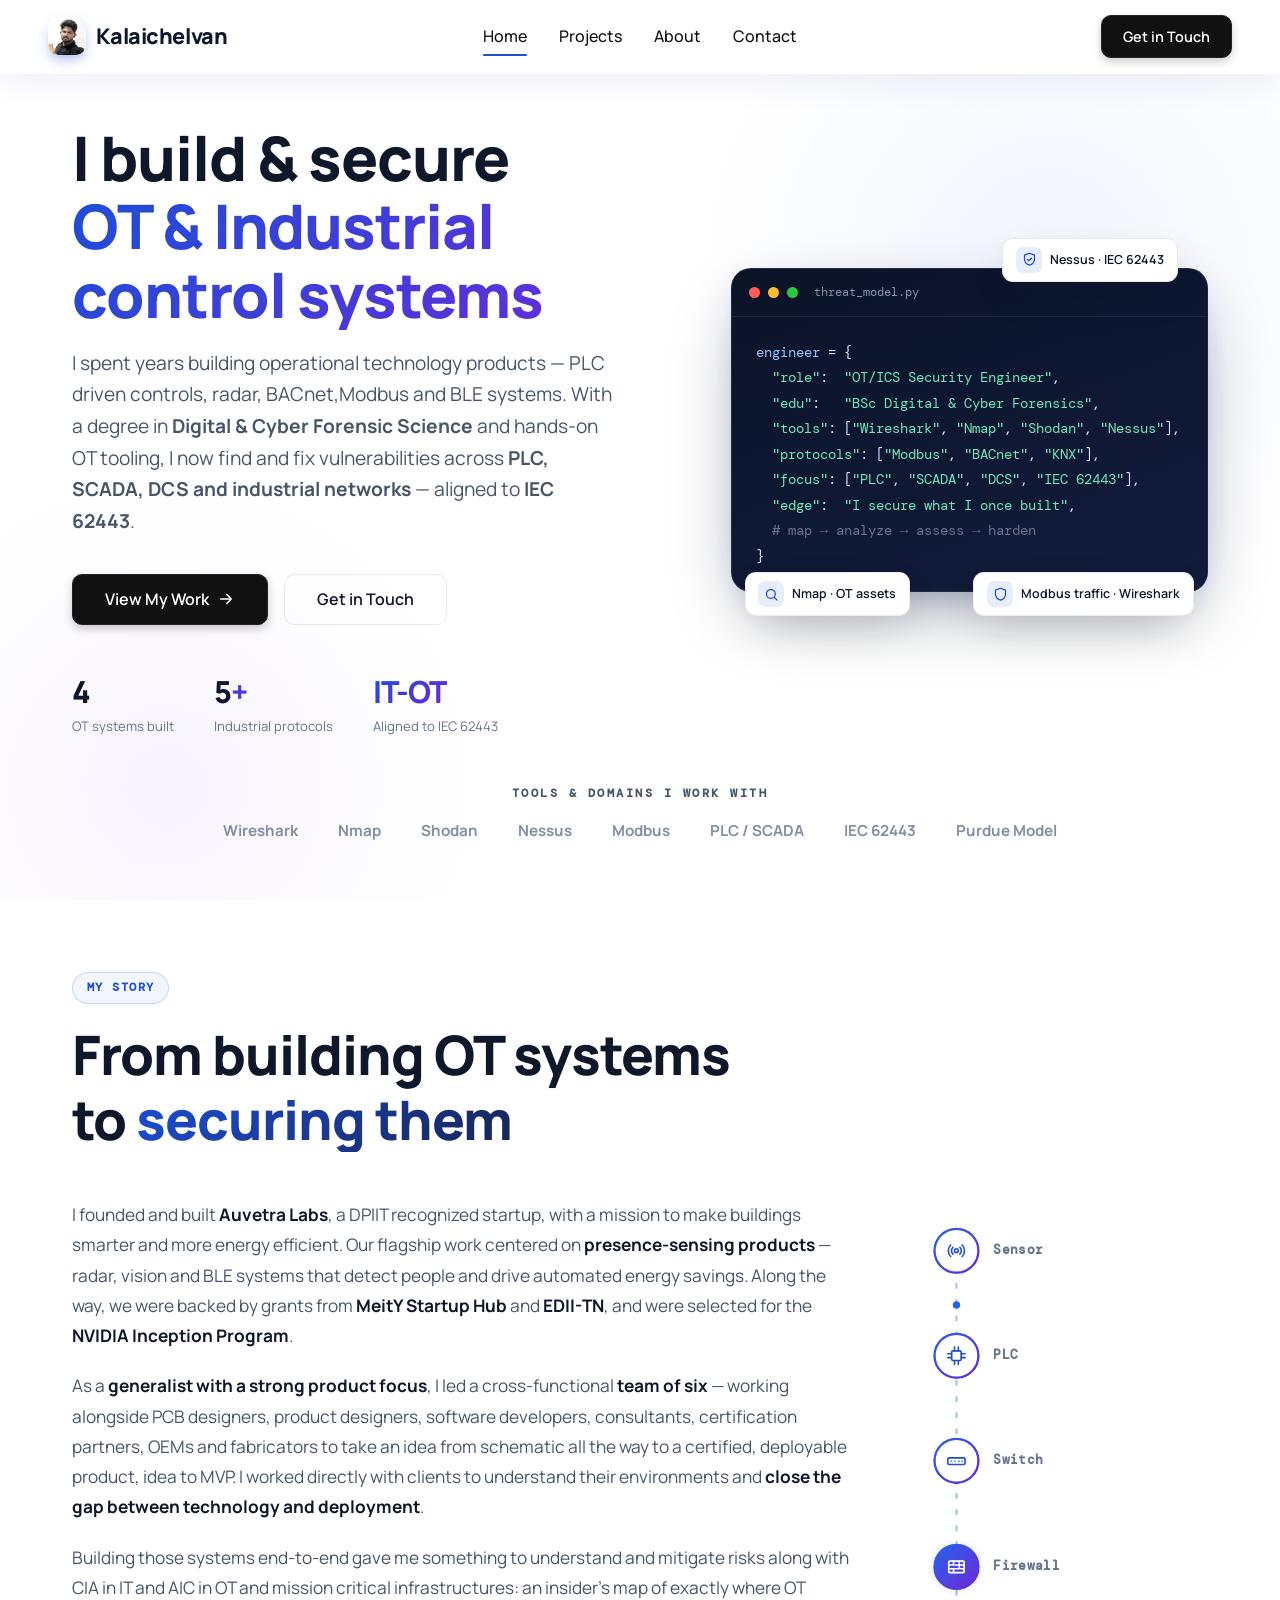
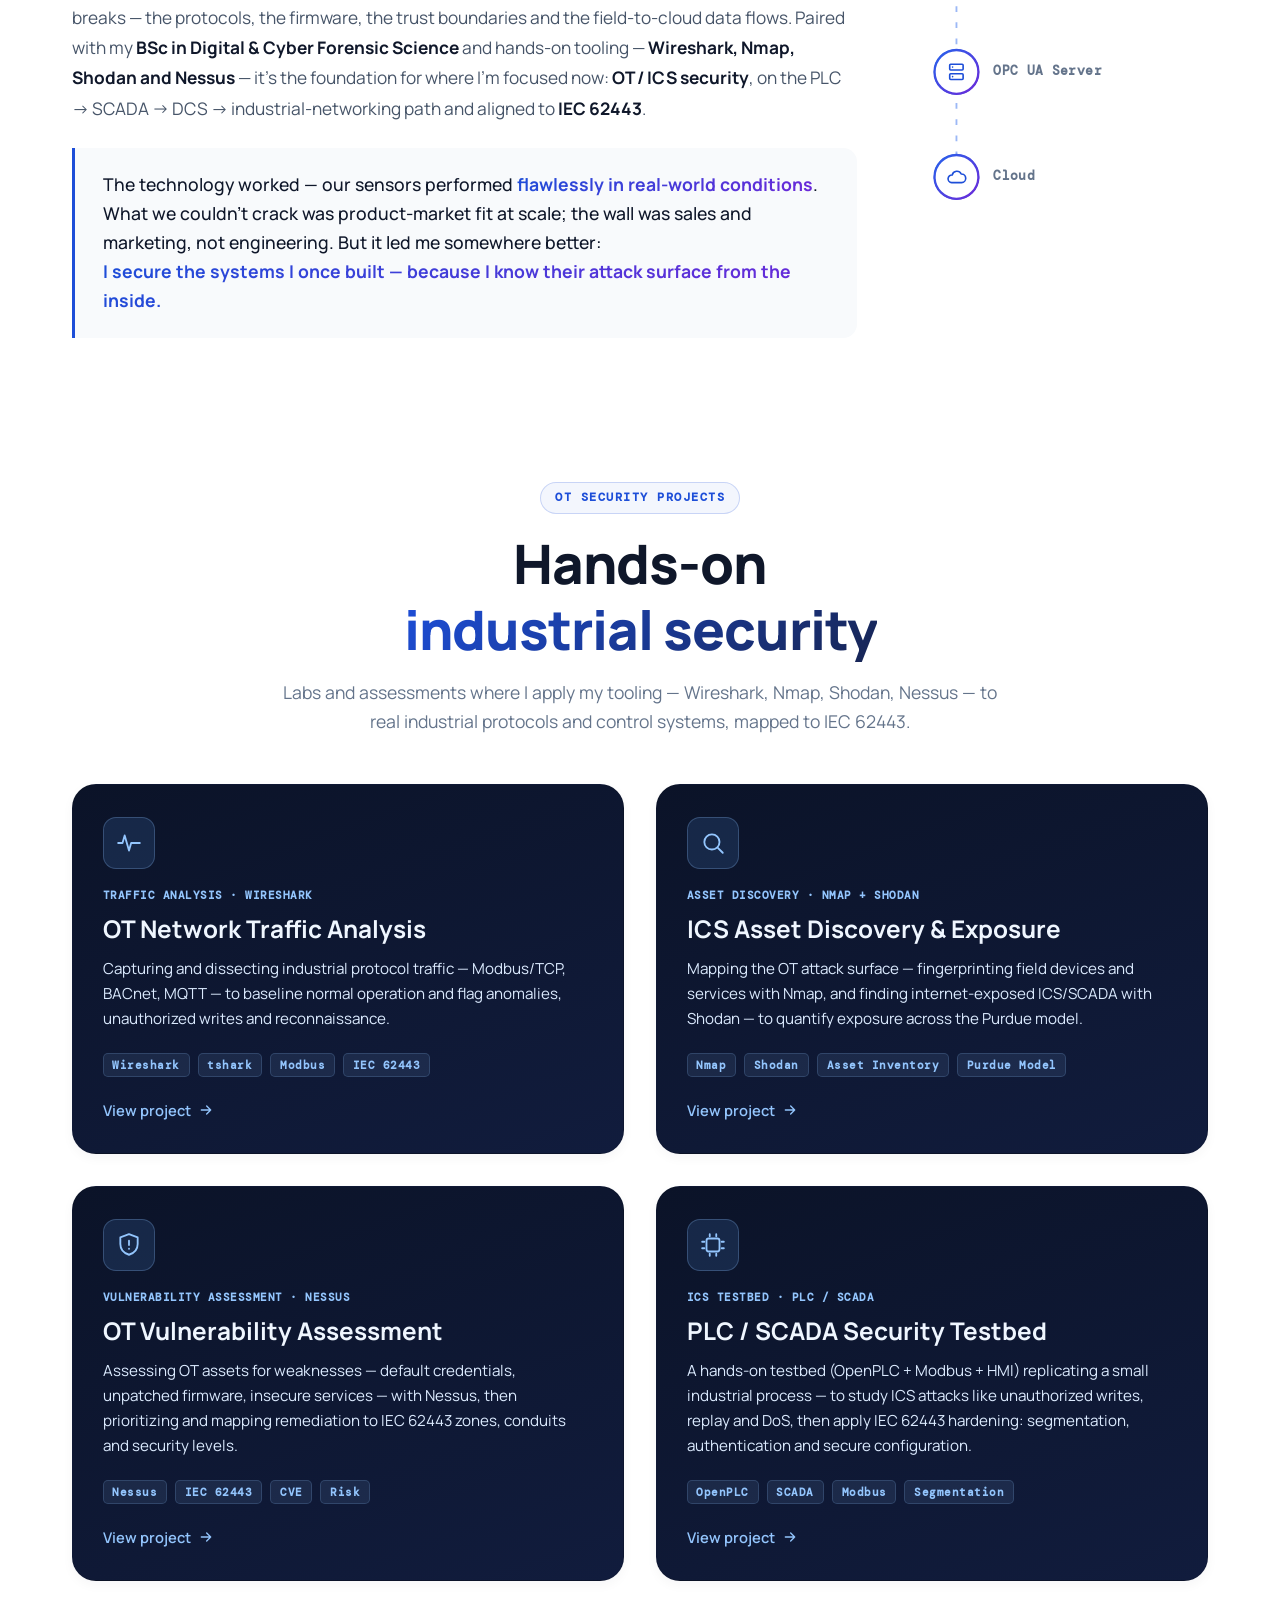
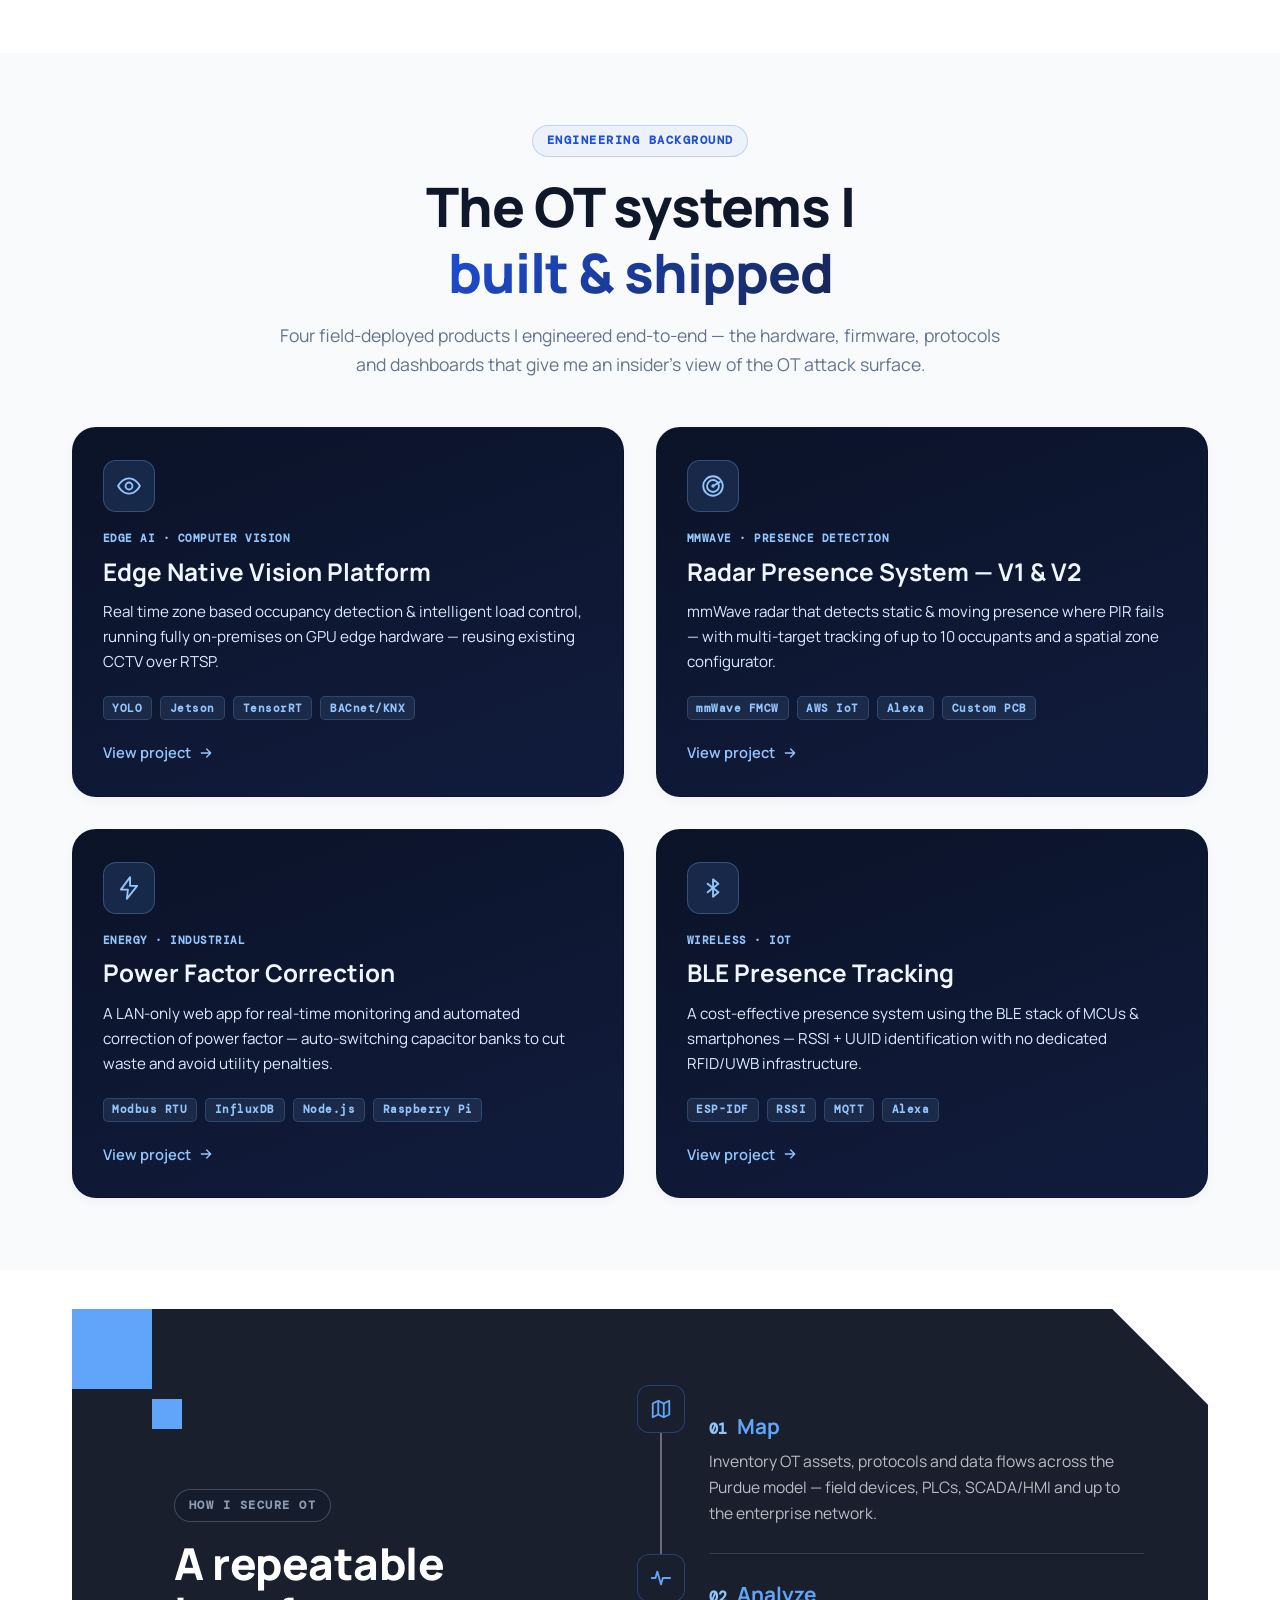
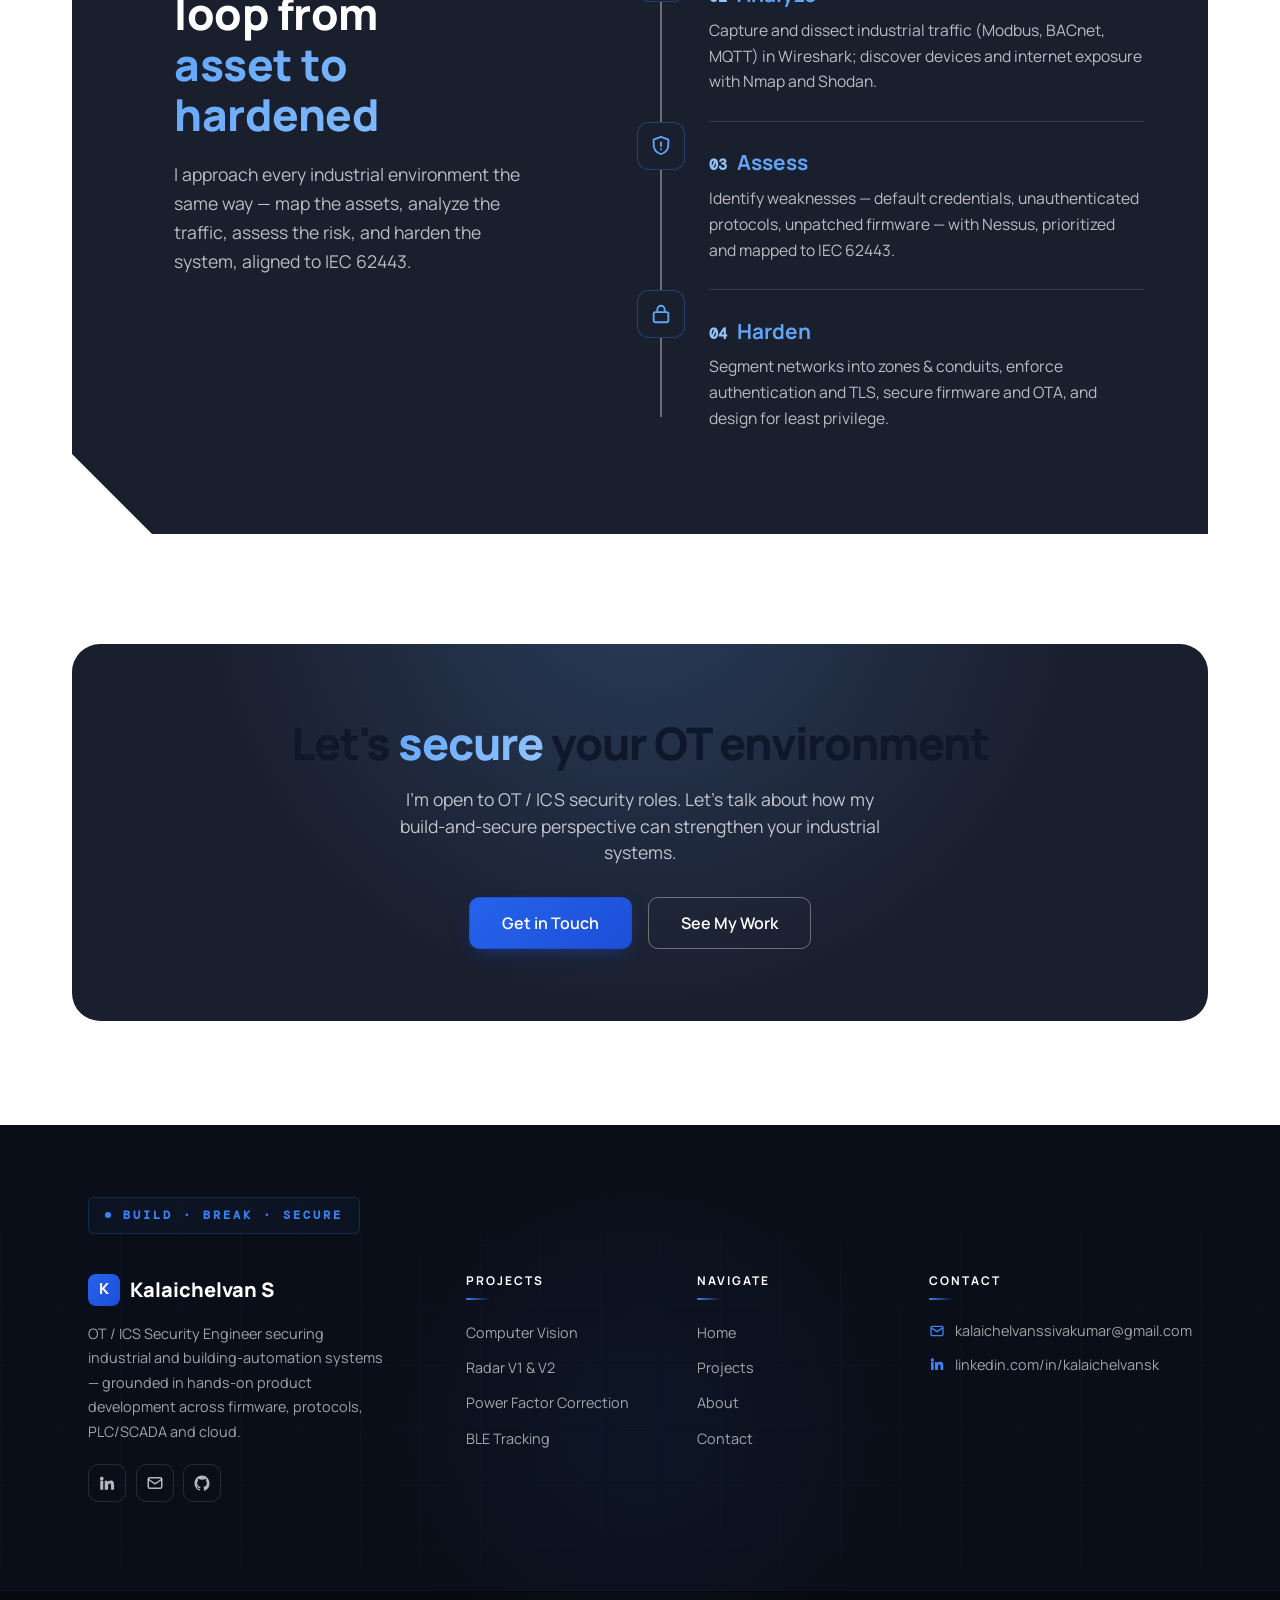
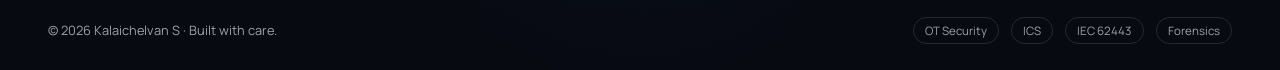
==== index.html @ 21f2b474 "Kalaichelvan S — OT/ICS Security Engineer portfolio Co-Authored-By: Claude Opus 4.8 <noreply@anthrop" ====
<!DOCTYPE html>
<html lang="en">
<head>
  <meta charset="UTF-8" />
  <meta name="viewport" content="width=device-width, initial-scale=1.0" />
  <title>Kalaichelvan S — OT / ICS Security Engineer</title>
  <meta name="description" content="Kalaichelvan S — OT / ICS Security Engineer. I build and secure industrial and building-automation systems — PLC, SCADA, DCS and industrial networks, aligned to IEC 62443. BSc Digital & Cyber Forensic Science." />
  <link rel="preconnect" href="https://fonts.googleapis.com" />
  <link rel="preconnect" href="https://fonts.gstatic.com" crossorigin />
  <link href="https://fonts.googleapis.com/css2?family=Manrope:wght@400;500;600;700;800&family=Inter:wght@400;500;600;700&family=DM+Mono:wght@400;500&display=swap" rel="stylesheet" />
  <link rel="stylesheet" href="assets/css/styles.css" />
</head>
<body>

  <!-- NAV -->
  <nav class="navbar" aria-label="Primary">
    <div class="nav-container">
      <a class="nav-logo" href="index.html"><img class="logo-mark logo-photo" src="assets/img/profile.jpg" alt="Kalaichelvan S" />Kalaichelvan</a>
      <div class="nav-links">
        <a href="index.html" class="nav-link active">Home</a>
        <a href="projects.html" class="nav-link">Projects</a>
        <a href="about.html" class="nav-link">About</a>
        <a href="contact.html" class="nav-link">Contact</a>
      </div>
      <div class="nav-right">
        <a href="contact.html" class="btn btn-dark btn-sm">Get in Touch</a>
        <button class="mobile-menu-btn" aria-label="Menu" aria-expanded="false">
          <svg class="icon-open" viewBox="0 0 24 24" fill="none" stroke="currentColor" stroke-width="2" stroke-linecap="round"><path d="M4 6h16M4 12h16M4 18h16"/></svg>
          <svg class="icon-close" viewBox="0 0 24 24" fill="none" stroke="currentColor" stroke-width="2" stroke-linecap="round"><path d="M6 6l12 12M18 6L6 18"/></svg>
        </button>
      </div>
    </div>
  </nav>
  <div class="navbar-spacer"></div>

  <!-- HERO -->
  <header class="hero">
    <div class="container">
      <div class="hero-main">
        <div class="hero-content">
          <h1>I build &amp; secure <span class="highlight">OT & Industrial control systems</span></h1>
          <p class="hero-subtitle">
            I spent years building operational technology products — PLC driven controls, radar,
            BACnet,Modbus and BLE systems. With a degree in <strong>Digital &amp; Cyber Forensic
            Science</strong> and hands-on OT tooling, I now find and fix vulnerabilities across
            <strong>PLC, SCADA, DCS and industrial networks</strong> — aligned to <strong>IEC 62443</strong>.
          </p>
          <div class="hero-actions">
            <a href="projects.html" class="btn btn-dark">
              View My Work
              <svg viewBox="0 0 24 24" fill="none" stroke="currentColor" stroke-width="2"><path d="M5 12h14M13 6l6 6-6 6" stroke-linecap="round" stroke-linejoin="round"/></svg>
            </a>
            <a href="contact.html" class="btn btn-light">Get in Touch</a>
          </div>
          <div class="hero-stats">
            <div class="hero-stat"><div class="num"><span data-count="4">0</span></div><div class="label">OT systems built</div></div>
            <div class="hero-stat"><div class="num"><span data-count="5">0</span><span class="highlight">+</span></div><div class="label">Industrial protocols</div></div>
            <div class="hero-stat"><div class="num"><span class="highlight">IT-OT</span></div><div class="label">Aligned to IEC 62443</div></div>
          </div>
        </div>

        <div class="hero-visual reveal">
          <div class="code-card">
            <div class="code-bar"><i></i><i></i><i></i><span>threat_model.py</span></div>
            <div class="code-body">
<span class="ln"><span class="c-key">engineer</span> = {</span>
<span class="ln">  <span class="c-str">"role"</span>:  <span class="c-str">"OT/ICS Security Engineer"</span>,</span>
<span class="ln">  <span class="c-str">"edu"</span>:   <span class="c-str">"BSc Digital &amp; Cyber Forensics"</span>,</span>
<span class="ln">  <span class="c-str">"tools"</span>: [<span class="c-str">"Wireshark"</span>, <span class="c-str">"Nmap"</span>, <span class="c-str">"Shodan"</span>, <span class="c-str">"Nessus"</span>],</span>
<span class="ln">  <span class="c-str">"protocols"</span>: [<span class="c-str">"Modbus"</span>, <span class="c-str">"BACnet"</span>, <span class="c-str">"KNX"</span>],</span>
<span class="ln">  <span class="c-str">"focus"</span>: [<span class="c-str">"PLC"</span>, <span class="c-str">"SCADA"</span>, <span class="c-str">"DCS"</span>, <span class="c-str">"IEC 62443"</span>],</span>
<span class="ln">  <span class="c-str">"edge"</span>:  <span class="c-str">"I secure what I once built"</span>,</span>
<span class="ln">  <span class="c-com"># map → analyze → assess → harden</span></span>
<span class="ln">}</span>
            </div>
          </div>
          <div class="code-chip code-chip--b">
            <span class="ic"><svg viewBox="0 0 24 24" fill="none" stroke="currentColor" stroke-width="2"><path d="M12 2 4 5v6c0 5 3.4 8.5 8 10 4.6-1.5 8-5 8-10V5l-8-3z" stroke-linejoin="round"/><path d="m9 12 2 2 4-4" stroke-linecap="round" stroke-linejoin="round"/></svg></span>
            Nessus · IEC 62443
          </div>
          <div class="code-chip code-chip--c">
            <span class="ic"><svg viewBox="0 0 24 24" fill="none" stroke="currentColor" stroke-width="2"><circle cx="11" cy="11" r="7"/><path d="m21 21-4.3-4.3" stroke-linecap="round"/></svg></span>
            Nmap · OT assets
          </div>
          <div class="code-chip code-chip--a">
            <span class="ic"><svg viewBox="0 0 24 24" fill="none" stroke="currentColor" stroke-width="2"><path d="M12 2 4 5v6c0 5 3.4 8.5 8 10 4.6-1.5 8-5 8-10V5l-8-3z" stroke-linejoin="round"/></svg></span>
            Modbus traffic · Wireshark
          </div>
        </div>
      </div>

      <!-- Logos strip -->
      <div class="hero-logos reveal">
        <p class="hero-logos-title">Tools &amp; domains I work with</p>
        <div class="hero-logos-row">
          <span>Wireshark</span><span>Nmap</span><span>Shodan</span><span>Nessus</span>
          <span>Modbus</span><span>PLC / SCADA</span><span>IEC 62443</span><span>Purdue Model</span>
        </div>
      </div>
    </div>
  </header>

  <!-- MY STORY -->
  <section class="section" id="story">
    <div class="container">
      <div class="section-header left reveal">
        <span class="section-label">My Story</span>
        <h2>From building OT systems to <span class="highlight">securing them</span></h2>
      </div>
      <div class="story-grid2">
        <div class="story-body reveal">
          <p>
            I founded and built <strong>Auvetra Labs</strong>, a DPIIT recognized startup, with a
            mission to make buildings smarter and more energy efficient. Our flagship work centered on
            <strong>presence-sensing products</strong> — radar, vision and BLE systems that detect people
            and drive automated energy savings. Along the way, we were backed by grants from
            <strong>MeitY Startup Hub</strong> and <strong>EDII-TN</strong>, and were selected for the
            <strong>NVIDIA Inception Program</strong>.
          </p>
          <p>
            As a <strong>generalist with a strong product focus</strong>, I led a cross-functional
            <strong>team of six</strong> — working alongside PCB designers, product designers, software
            developers, consultants, certification partners, OEMs and fabricators to take an idea from
            schematic all the way to a certified, deployable product, idea to MVP. I worked directly with
            clients to understand their environments and <strong>close the gap between technology and deployment</strong>.
          </p>
          <p>
            Building those systems end-to-end gave me something to understand and mitigate risks along with CIA in IT and AIC in OT and mission critical infrastructures: an
            insider's map of exactly where OT breaks — the protocols, the firmware, the trust boundaries and
            the field-to-cloud data flows. Paired with my <strong>BSc in Digital &amp; Cyber Forensic
            Science</strong> and hands-on tooling — <strong>Wireshark, Nmap, Shodan and Nessus</strong> —
            it's the foundation for where I'm focused now: <strong>OT / ICS security</strong>, on the
            PLC → SCADA → DCS → industrial-networking path and aligned to <strong>IEC 62443</strong>.
          </p>
          <blockquote class="story-quote">
            <p>
              The technology worked — our sensors performed <span class="highlight">flawlessly in real-world
              conditions</span>. What we couldn't crack was product-market fit at scale; the wall was sales and
              marketing, not engineering. But it led me somewhere better: <span class="highlight">I secure the
              systems I once built — because I know their attack surface from the inside.</span>
            </p>
          </blockquote>
        </div>

        <div class="story-visual reveal" aria-hidden="true">
          <svg class="story-svg" viewBox="0 0 260 544" xmlns="http://www.w3.org/2000/svg">
            <defs>
            <linearGradient id="sgrad" x1="0" y1="0" x2="1" y2="1"><stop offset="0" stop-color="#2563eb"/><stop offset="1" stop-color="#6d28d9"/></linearGradient>
            <radialGradient id="sglow" cx="50%" cy="50%" r="50%"><stop offset="0" stop-color="#2563eb" stop-opacity="0.28"/><stop offset="1" stop-color="#2563eb" stop-opacity="0"/></radialGradient>
            </defs>
            <line class="sv-line" x1="42" y1="44" x2="42" y2="500"/>
            <circle r="3.2" fill="#2563eb"><animateMotion dur="4.2s" begin="0s" repeatCount="indefinite" path="M42 44 L42 500"/></circle>
            <circle r="3.2" fill="#2563eb"><animateMotion dur="4.2s" begin="1.4s" repeatCount="indefinite" path="M42 44 L42 500"/></circle>
            <circle r="3.2" fill="#2563eb"><animateMotion dur="4.2s" begin="2.8s" repeatCount="indefinite" path="M42 44 L42 500"/></circle>
            <circle class="sv-ring" cx="42" cy="44" r="19" style="animation-delay:0.00s"/>
            <circle cx="42" cy="44" r="19" fill="#fff" stroke="url(#sgrad)" stroke-width="2"/>
            <g transform="translate(32,34) scale(0.83)" fill="none" stroke="#1d4ed8" stroke-width="1.7" stroke-linecap="round" stroke-linejoin="round"><circle cx="12" cy="12" r="2"/><path d="M8.4 8.4a5 5 0 0 0 0 7.2M15.6 8.4a5 5 0 0 1 0 7.2M6 6a8.5 8.5 0 0 0 0 12M18 6a8.5 8.5 0 0 1 0 12"/></g>
            <text x="74" y="44" dominant-baseline="middle" class="sv-label">Sensor</text>
            <circle class="sv-ring" cx="42" cy="135" r="19" style="animation-delay:0.45s"/>
            <circle cx="42" cy="135" r="19" fill="#fff" stroke="url(#sgrad)" stroke-width="2"/>
            <g transform="translate(32,125) scale(0.83)" fill="none" stroke="#1d4ed8" stroke-width="1.7" stroke-linecap="round" stroke-linejoin="round"><rect x="7" y="7" width="10" height="10" rx="1.5"/><path d="M10 3v4M14 3v4M10 17v4M14 17v4M3 10h4M3 14h4M17 10h4M17 14h4"/></g>
            <text x="74" y="135" dominant-baseline="middle" class="sv-label">PLC</text>
            <circle class="sv-ring" cx="42" cy="226" r="19" style="animation-delay:0.90s"/>
            <circle cx="42" cy="226" r="19" fill="#fff" stroke="url(#sgrad)" stroke-width="2"/>
            <g transform="translate(32,216) scale(0.83)" fill="none" stroke="#1d4ed8" stroke-width="1.7" stroke-linecap="round" stroke-linejoin="round"><rect x="3" y="9" width="18" height="7" rx="1.5"/><path d="M6.5 12.5h.01M10.5 12.5h.01M14.5 12.5h.01M18 12.5h.01"/></g>
            <text x="74" y="226" dominant-baseline="middle" class="sv-label">Switch</text>
            <circle class="sv-glow" cx="42" cy="318" r="26" fill="url(#sglow)"/>
            <circle class="sv-ring" cx="42" cy="318" r="19" style="animation-delay:1.35s"/>
            <circle cx="42" cy="318" r="19" fill="url(#sgrad)" stroke="url(#sgrad)" stroke-width="2"/>
            <g transform="translate(32,308) scale(0.83)" fill="none" stroke="#ffffff" stroke-width="1.7" stroke-linecap="round" stroke-linejoin="round"><rect x="4" y="6" width="16" height="12" rx="1"/><path d="M4 10h16M4 14h16M9 6v4M15 10v4M9 14v4M15 6v4"/></g>
            <text x="74" y="318" dominant-baseline="middle" class="sv-label" font-weight="700">Firewall</text>
            <circle class="sv-ring" cx="42" cy="409" r="19" style="animation-delay:1.80s"/>
            <circle cx="42" cy="409" r="19" fill="#fff" stroke="url(#sgrad)" stroke-width="2"/>
            <g transform="translate(32,399) scale(0.83)" fill="none" stroke="#1d4ed8" stroke-width="1.7" stroke-linecap="round" stroke-linejoin="round"><rect x="5" y="4" width="14" height="6" rx="1"/><rect x="5" y="14" width="14" height="6" rx="1"/><path d="M8 7h.01M8 17h.01"/></g>
            <text x="74" y="409" dominant-baseline="middle" class="sv-label">OPC UA Server</text>
            <circle class="sv-ring" cx="42" cy="500" r="19" style="animation-delay:2.25s"/>
            <circle cx="42" cy="500" r="19" fill="#fff" stroke="url(#sgrad)" stroke-width="2"/>
            <g transform="translate(32,490) scale(0.83)" fill="none" stroke="#1d4ed8" stroke-width="1.7" stroke-linecap="round" stroke-linejoin="round"><path d="M7 18a4 4 0 0 1 .6-8 5 5 0 0 1 9.4-1 3.6 3.6 0 0 1 .4 9H7z"/></g>
            <text x="74" y="500" dominant-baseline="middle" class="sv-label">Cloud</text>
            </svg>
        </div>
      </div>
    </div>
  </section>

  <!-- OT SECURITY PROJECTS -->
  <section class="section" id="security">
    <div class="container">
      <div class="section-header reveal">
        <span class="section-label">OT Security Projects</span>
        <h2>Hands-on <span class="highlight">industrial security</span></h2>
        <p>Labs and assessments where I apply my tooling — Wireshark, Nmap, Shodan, Nessus — to real industrial protocols and control systems, mapped to IEC 62443.</p>
      </div>

      <div class="cards-grid">
        <!-- Traffic analysis -->
        <a class="feature-card reveal" href="security-traffic-analysis.html">
          <div class="feature-card-box">
            <div class="feature-card-icon"><svg viewBox="0 0 24 24" fill="none" stroke="currentColor" stroke-width="1.7"><path d="M2 12h4l2-7 4 14 2-7h8" stroke-linecap="round" stroke-linejoin="round"/></svg></div>
            <div class="feature-card-tag">Traffic Analysis · Wireshark</div>
            <h3 class="feature-card-title">OT Network Traffic Analysis</h3>
            <p class="feature-card-desc">Capturing and dissecting industrial protocol traffic — Modbus/TCP, BACnet, MQTT — to baseline normal operation and flag anomalies, unauthorized writes and reconnaissance.</p>
            <div class="expertise-tags"><span class="expertise-tag">Wireshark</span><span class="expertise-tag">tshark</span><span class="expertise-tag">Modbus</span><span class="expertise-tag">IEC 62443</span></div>
            <span class="feature-card-cta">View project <svg viewBox="0 0 24 24" fill="none" stroke="currentColor" stroke-width="2"><path d="M5 12h14M13 6l6 6-6 6" stroke-linecap="round" stroke-linejoin="round"/></svg></span>
          </div>
        </a>

        <!-- Asset discovery -->
        <a class="feature-card reveal" data-delay="1" href="security-asset-discovery.html">
          <div class="feature-card-box">
            <div class="feature-card-icon"><svg viewBox="0 0 24 24" fill="none" stroke="currentColor" stroke-width="1.7"><circle cx="11" cy="11" r="7"/><path d="m21 21-4.3-4.3" stroke-linecap="round"/></svg></div>
            <div class="feature-card-tag">Asset Discovery · Nmap + Shodan</div>
            <h3 class="feature-card-title">ICS Asset Discovery &amp; Exposure</h3>
            <p class="feature-card-desc">Mapping the OT attack surface — fingerprinting field devices and services with Nmap, and finding internet-exposed ICS/SCADA with Shodan — to quantify exposure across the Purdue model.</p>
            <div class="expertise-tags"><span class="expertise-tag">Nmap</span><span class="expertise-tag">Shodan</span><span class="expertise-tag">Asset Inventory</span><span class="expertise-tag">Purdue Model</span></div>
            <span class="feature-card-cta">View project <svg viewBox="0 0 24 24" fill="none" stroke="currentColor" stroke-width="2"><path d="M5 12h14M13 6l6 6-6 6" stroke-linecap="round" stroke-linejoin="round"/></svg></span>
          </div>
        </a>

        <!-- Vulnerability assessment -->
        <a class="feature-card reveal" href="security-vuln-assessment.html">
          <div class="feature-card-box">
            <div class="feature-card-icon"><svg viewBox="0 0 24 24" fill="none" stroke="currentColor" stroke-width="1.7"><path d="M12 2 4 5v6c0 5 3.4 8.5 8 10 4.6-1.5 8-5 8-10V5l-8-3z" stroke-linejoin="round"/><path d="M12 8v4M12 15.5h.01" stroke-linecap="round"/></svg></div>
            <div class="feature-card-tag">Vulnerability Assessment · Nessus</div>
            <h3 class="feature-card-title">OT Vulnerability Assessment</h3>
            <p class="feature-card-desc">Assessing OT assets for weaknesses — default credentials, unpatched firmware, insecure services — with Nessus, then prioritizing and mapping remediation to IEC 62443 zones, conduits and security levels.</p>
            <div class="expertise-tags"><span class="expertise-tag">Nessus</span><span class="expertise-tag">IEC 62443</span><span class="expertise-tag">CVE</span><span class="expertise-tag">Risk</span></div>
            <span class="feature-card-cta">View project <svg viewBox="0 0 24 24" fill="none" stroke="currentColor" stroke-width="2"><path d="M5 12h14M13 6l6 6-6 6" stroke-linecap="round" stroke-linejoin="round"/></svg></span>
          </div>
        </a>

        <!-- PLC/SCADA testbed -->
        <a class="feature-card reveal" data-delay="1" href="security-ics-testbed.html">
          <div class="feature-card-box">
            <div class="feature-card-icon"><svg viewBox="0 0 24 24" fill="none" stroke="currentColor" stroke-width="1.7"><rect x="6" y="6" width="12" height="12" rx="2"/><path d="M9 2v2M15 2v2M9 20v2M15 20v2M2 9h2M2 15h2M20 9h2M20 15h2" stroke-linecap="round"/></svg></div>
            <div class="feature-card-tag">ICS Testbed · PLC / SCADA</div>
            <h3 class="feature-card-title">PLC / SCADA Security Testbed</h3>
            <p class="feature-card-desc">A hands-on testbed (OpenPLC + Modbus + HMI) replicating a small industrial process — to study ICS attacks like unauthorized writes, replay and DoS, then apply IEC 62443 hardening: segmentation, authentication and secure configuration.</p>
            <div class="expertise-tags"><span class="expertise-tag">OpenPLC</span><span class="expertise-tag">SCADA</span><span class="expertise-tag">Modbus</span><span class="expertise-tag">Segmentation</span></div>
            <span class="feature-card-cta">View project <svg viewBox="0 0 24 24" fill="none" stroke="currentColor" stroke-width="2"><path d="M5 12h14M13 6l6 6-6 6" stroke-linecap="round" stroke-linejoin="round"/></svg></span>
          </div>
        </a>
      </div>
    </div>
  </section>

  <!-- ENGINEERING BACKGROUND -->
  <section class="section section-secondary" id="projects">
    <div class="container">
      <div class="section-header reveal">
        <span class="section-label">Engineering Background</span>
        <h2>The OT systems I <span class="highlight">built &amp; shipped</span></h2>
        <p>Four field-deployed products I engineered end-to-end — the hardware, firmware, protocols and dashboards that give me an insider's view of the OT attack surface.</p>
      </div>

      <div class="cards-grid">
        <!-- CV -->
        <a class="feature-card reveal" href="project-computer-vision.html">
          <div class="feature-card-box">
            <div class="feature-card-icon"><svg viewBox="0 0 24 24" fill="none" stroke="currentColor" stroke-width="1.7"><path d="M2 12s3.5-7 10-7 10 7 10 7-3.5 7-10 7-10-7-10-7z"/><circle cx="12" cy="12" r="3.2"/></svg></div>
            <div class="feature-card-tag">Edge AI · Computer Vision</div>
            <h3 class="feature-card-title">Edge Native Vision Platform</h3>
            <p class="feature-card-desc">Real time zone based occupancy detection &amp; intelligent load control, running fully on-premises on GPU edge hardware — reusing existing CCTV over RTSP.</p>
            <div class="expertise-tags"><span class="expertise-tag">YOLO</span><span class="expertise-tag">Jetson</span><span class="expertise-tag">TensorRT</span><span class="expertise-tag">BACnet/KNX</span></div>
            <span class="feature-card-cta">View project <svg viewBox="0 0 24 24" fill="none" stroke="currentColor" stroke-width="2"><path d="M5 12h14M13 6l6 6-6 6" stroke-linecap="round" stroke-linejoin="round"/></svg></span>
          </div>
        </a>

        <!-- Radar -->
        <a class="feature-card reveal" data-delay="1" href="project-radar.html">
          <div class="feature-card-box">
            <div class="feature-card-icon"><svg viewBox="0 0 24 24" fill="none" stroke="currentColor" stroke-width="1.7"><path d="M12 12l7-4"/><circle cx="12" cy="12" r="9"/><circle cx="12" cy="12" r="5.5"/><circle cx="12" cy="12" r="1.6" fill="currentColor" stroke="none"/></svg></div>
            <div class="feature-card-tag">mmWave · Presence Detection</div>
            <h3 class="feature-card-title">Radar Presence System — V1 &amp; V2</h3>
            <p class="feature-card-desc">mmWave radar that detects static &amp; moving presence where PIR fails — with multi-target tracking of up to 10 occupants and a spatial zone configurator.</p>
            <div class="expertise-tags"><span class="expertise-tag">mmWave FMCW</span><span class="expertise-tag">AWS IoT</span><span class="expertise-tag">Alexa</span><span class="expertise-tag">Custom PCB</span></div>
            <span class="feature-card-cta">View project <svg viewBox="0 0 24 24" fill="none" stroke="currentColor" stroke-width="2"><path d="M5 12h14M13 6l6 6-6 6" stroke-linecap="round" stroke-linejoin="round"/></svg></span>
          </div>
        </a>

        <!-- PFC -->
        <a class="feature-card reveal" href="project-power-factor.html">
          <div class="feature-card-box">
            <div class="feature-card-icon"><svg viewBox="0 0 24 24" fill="none" stroke="currentColor" stroke-width="1.7"><path d="M13 2L4.5 13.5H11l-1 8.5L19.5 10H13l0-8z" stroke-linejoin="round"/></svg></div>
            <div class="feature-card-tag">Energy · Industrial</div>
            <h3 class="feature-card-title">Power Factor Correction</h3>
            <p class="feature-card-desc">A LAN-only web app for real-time monitoring and automated correction of power factor — auto-switching capacitor banks to cut waste and avoid utility penalties.</p>
            <div class="expertise-tags"><span class="expertise-tag">Modbus RTU</span><span class="expertise-tag">InfluxDB</span><span class="expertise-tag">Node.js</span><span class="expertise-tag">Raspberry Pi</span></div>
            <span class="feature-card-cta">View project <svg viewBox="0 0 24 24" fill="none" stroke="currentColor" stroke-width="2"><path d="M5 12h14M13 6l6 6-6 6" stroke-linecap="round" stroke-linejoin="round"/></svg></span>
          </div>
        </a>

        <!-- BLE -->
        <a class="feature-card reveal" data-delay="1" href="project-ble-tracking.html">
          <div class="feature-card-box">
            <div class="feature-card-icon"><svg viewBox="0 0 24 24" fill="none" stroke="currentColor" stroke-width="1.7"><path d="M7 8l10 8-5 4V4l5 4-10 8" stroke-linejoin="round" stroke-linecap="round"/></svg></div>
            <div class="feature-card-tag">Wireless · IoT</div>
            <h3 class="feature-card-title">BLE Presence Tracking</h3>
            <p class="feature-card-desc">A cost-effective presence system using the BLE stack of MCUs &amp; smartphones — RSSI + UUID identification with no dedicated RFID/UWB infrastructure.</p>
            <div class="expertise-tags"><span class="expertise-tag">ESP-IDF</span><span class="expertise-tag">RSSI</span><span class="expertise-tag">MQTT</span><span class="expertise-tag">Alexa</span></div>
            <span class="feature-card-cta">View project <svg viewBox="0 0 24 24" fill="none" stroke="currentColor" stroke-width="2"><path d="M5 12h14M13 6l6 6-6 6" stroke-linecap="round" stroke-linejoin="round"/></svg></span>
          </div>
        </a>
      </div>
    </div>
  </section>

  <!-- HOW I BUILD -->
  <section class="outcomes">
    <div class="container">
      <div class="outcomes-panel reveal">
        <div class="outcomes-panel-accents"><span class="a1"></span><span class="a2"></span></div>
        <div class="outcomes-container">
          <div class="outcomes-intro">
            <span class="outcomes-eyebrow">How I Secure OT</span>
            <h3 class="outcomes-title">A repeatable loop from <span class="highlight">asset to hardened</span></h3>
            <p class="outcomes-subtitle">I approach every industrial environment the same way — map the assets, analyze the traffic, assess the risk, and harden the system, aligned to IEC 62443.</p>
          </div>
          <ul class="outcomes-list">
            <li class="outcomes-item">
              <span class="outcomes-item-icon"><svg viewBox="0 0 24 24" fill="none" stroke="currentColor" stroke-width="2"><path d="M9 3 3 6v15l6-3 6 3 6-3V3l-6 3-6-3z" stroke-linejoin="round"/><path d="M9 3v15M15 6v15"/></svg></span>
              <div class="outcomes-item-content">
                <div class="outcomes-item-title"><span class="step">01</span> Map</div>
                <p class="outcomes-item-desc">Inventory OT assets, protocols and data flows across the Purdue model — field devices, PLCs, SCADA/HMI and up to the enterprise network.</p>
              </div>
            </li>
            <li class="outcomes-item">
              <span class="outcomes-item-icon"><svg viewBox="0 0 24 24" fill="none" stroke="currentColor" stroke-width="2"><path d="M2 12h4l2-7 4 14 2-7h8" stroke-linecap="round" stroke-linejoin="round"/></svg></span>
              <div class="outcomes-item-content">
                <div class="outcomes-item-title"><span class="step">02</span> Analyze</div>
                <p class="outcomes-item-desc">Capture and dissect industrial traffic (Modbus, BACnet, MQTT) in Wireshark; discover devices and internet exposure with Nmap and Shodan.</p>
              </div>
            </li>
            <li class="outcomes-item">
              <span class="outcomes-item-icon"><svg viewBox="0 0 24 24" fill="none" stroke="currentColor" stroke-width="2"><path d="M12 2 4 5v6c0 5 3.4 8.5 8 10 4.6-1.5 8-5 8-10V5l-8-3z" stroke-linejoin="round"/><path d="M12 8v4M12 15.5h.01" stroke-linecap="round"/></svg></span>
              <div class="outcomes-item-content">
                <div class="outcomes-item-title"><span class="step">03</span> Assess</div>
                <p class="outcomes-item-desc">Identify weaknesses — default credentials, unauthenticated protocols, unpatched firmware — with Nessus, prioritized and mapped to IEC 62443.</p>
              </div>
            </li>
            <li class="outcomes-item">
              <span class="outcomes-item-icon"><svg viewBox="0 0 24 24" fill="none" stroke="currentColor" stroke-width="2"><rect x="4" y="10" width="16" height="11" rx="2"/><path d="M8 10V7a4 4 0 0 1 8 0v3"/></svg></span>
              <div class="outcomes-item-content">
                <div class="outcomes-item-title"><span class="step">04</span> Harden</div>
                <p class="outcomes-item-desc">Segment networks into zones &amp; conduits, enforce authentication and TLS, secure firmware and OTA, and design for least privilege.</p>
              </div>
            </li>
          </ul>
        </div>
      </div>
    </div>
  </section>

  <!-- CTA -->
  <section class="section">
    <div class="container">
      <div class="cta-band reveal">
        <h2>Let's <span class="highlight">secure</span> your OT environment</h2>
        <p>I'm open to OT / ICS security roles. Let's talk about how my build-and-secure perspective can strengthen your industrial systems.</p>
        <div class="hero-actions">
          <a href="contact.html" class="btn btn-blue">Get in Touch</a>
          <a href="projects.html" class="btn btn-light">See My Work</a>
        </div>
      </div>
    </div>
  </section>

  <!-- FOOTER -->
  <footer class="footer">
    <div class="footer-grid-bg"></div>
    <div class="footer-inner">
      <div class="footer-motto">Build · Break · Secure</div>
      <div class="footer-container">
        <div class="footer-brand">
          <div class="footer-logo"><span class="logo-mark">K</span> Kalaichelvan S</div>
          <p class="footer-description">OT / ICS Security Engineer securing industrial and building-automation systems — grounded in hands-on product development across firmware, protocols, PLC/SCADA and cloud.</p>
          <div class="footer-socials">
            <a href="https://www.linkedin.com/in/kalaichelvansk/" target="_blank" rel="noopener" aria-label="LinkedIn"><svg viewBox="0 0 24 24" fill="currentColor"><path d="M4.98 3.5A2.5 2.5 0 1 1 5 8.5a2.5 2.5 0 0 1 0-5zM3 9h4v12H3zM9 9h3.8v1.7h.05c.53-1 1.83-2.05 3.77-2.05 4.03 0 4.78 2.65 4.78 6.1V21h-4v-5.4c0-1.29-.02-2.95-1.8-2.95-1.8 0-2.08 1.4-2.08 2.85V21H9z"/></svg></a>
            <a href="mailto:kalaichelvanssivakumar@gmail.com" aria-label="Email"><svg viewBox="0 0 24 24" fill="none" stroke="currentColor" stroke-width="2"><rect x="3" y="5" width="18" height="14" rx="2"/><path d="m3 7 9 6 9-6"/></svg></a>
            <a href="https://github.com/" target="_blank" rel="noopener" aria-label="GitHub"><svg viewBox="0 0 24 24" fill="currentColor"><path d="M12 2C6.48 2 2 6.58 2 12.25c0 4.53 2.87 8.37 6.84 9.73.5.1.68-.22.68-.49v-1.7c-2.78.62-3.37-1.22-3.37-1.22-.45-1.18-1.11-1.5-1.11-1.5-.91-.63.07-.62.07-.62 1 .07 1.53 1.06 1.53 1.06.89 1.56 2.34 1.11 2.91.85.09-.66.35-1.11.63-1.36-2.22-.26-4.55-1.14-4.55-5.07 0-1.12.39-2.03 1.03-2.75-.1-.26-.45-1.3.1-2.71 0 0 .84-.28 2.75 1.05a9.36 9.36 0 0 1 5 0c1.91-1.33 2.75-1.05 2.75-1.05.55 1.41.2 2.45.1 2.71.64.72 1.03 1.63 1.03 2.75 0 3.94-2.34 4.81-4.57 5.06.36.32.68.94.68 1.9v2.81c0 .27.18.6.69.49A10.26 10.26 0 0 0 22 12.25C22 6.58 17.52 2 12 2z"/></svg></a>
          </div>
        </div>
        <div class="footer-section">
          <h3>Projects</h3>
          <ul class="footer-links">
            <li><a href="project-computer-vision.html">Computer Vision</a></li>
            <li><a href="project-radar.html">Radar V1 &amp; V2</a></li>
            <li><a href="project-power-factor.html">Power Factor Correction</a></li>
            <li><a href="project-ble-tracking.html">BLE Tracking</a></li>
          </ul>
        </div>
        <div class="footer-section">
          <h3>Navigate</h3>
          <ul class="footer-links">
            <li><a href="index.html">Home</a></li>
            <li><a href="projects.html">Projects</a></li>
            <li><a href="about.html">About</a></li>
            <li><a href="contact.html">Contact</a></li>
          </ul>
        </div>
        <div class="footer-section">
          <h3>Contact</h3>
          <ul class="footer-contact">
            <li><svg viewBox="0 0 24 24" fill="none" stroke="currentColor" stroke-width="2"><rect x="3" y="5" width="18" height="14" rx="2"/><path d="m3 7 9 6 9-6"/></svg><a href="mailto:kalaichelvanssivakumar@gmail.com">kalaichelvanssivakumar@gmail.com</a></li>
            <li><svg viewBox="0 0 24 24" fill="currentColor"><path d="M4.98 3.5A2.5 2.5 0 1 1 5 8.5a2.5 2.5 0 0 1 0-5zM3 9h4v12H3zM9 9h3.8v1.7h.05c.53-1 1.83-2.05 3.77-2.05 4.03 0 4.78 2.65 4.78 6.1V21h-4v-5.4c0-1.29-.02-2.95-1.8-2.95-1.8 0-2.08 1.4-2.08 2.85V21H9z"/></svg><a href="https://www.linkedin.com/in/kalaichelvansk/" target="_blank" rel="noopener">linkedin.com/in/kalaichelvansk</a></li>
          </ul>
        </div>
      </div>
    </div>
    <div class="footer-bottom">
      <div class="footer-bottom-container">
        <span>© <span data-year>2026</span> Kalaichelvan S · Built with care.</span>
        <div class="footer-badges"><span>OT Security</span><span>ICS</span><span>IEC 62443</span><span>Forensics</span></div>
      </div>
    </div>
  </footer>

  <script src="assets/js/main.js"></script>
</body>
</html>
---- assets/css/styles.css ----
/* =========================================================
   Kalaichelvan S — Portfolio
   Design system replicated from auvetralabs.com
   Premium light theme · sapphire + purple accents
   ========================================================= */

:root {
  --navbar-height: 74px;

  /* Premium Light Theme Palette (exact from auvetralabs.com) */
  --color-bg-base: #ffffff;
  --color-bg-secondary: #f8fafc;
  --color-bg-tertiary: #f1f5f9;
  --color-border: rgba(0, 0, 0, 0.08);

  /* Text */
  --color-text-muted: #64748b;
  --color-text-secondary: #475569;
  --color-text-primary: #0f172a;

  /* Vibrant Accents */
  --color-accent-primary: #1d4ed8;   /* Sapphire blue */
  --color-accent-secondary: #6d28d9; /* Purple */
  --color-accent-lighter: #2563eb;
  --color-white: #ffffff;

  /* Dark surfaces (cards, footer, panels) */
  --color-dark: #0a0e18;
  --color-dark-panel: #1a1f2e;

  --font-body: 'Manrope', 'Segoe UI', system-ui, -apple-system, BlinkMacSystemFont, Roboto, sans-serif;
  --font-mono: 'DM Mono', ui-monospace, SFMono-Regular, Menlo, Consolas, monospace;

  --ease: cubic-bezier(0.16, 1, 0.3, 1);
}

* { box-sizing: border-box; margin: 0; padding: 0; }

html, body {
  min-height: 100vh;
  background-color: var(--color-bg-base);
  color: var(--color-text-primary);
  font-family: var(--font-body);
  line-height: 1.5;
  font-weight: 400;
  overflow-x: hidden;
  scroll-behavior: smooth;
  text-rendering: optimizeLegibility;
  -webkit-font-smoothing: antialiased;
  -moz-osx-font-smoothing: grayscale;
}
html { scroll-padding-top: calc(var(--navbar-height) + 20px); }

a { color: inherit; text-decoration: none; transition: color 0.3s ease; }
img { max-width: 100%; display: block; }
ul { list-style: none; }
button { cursor: pointer; border: none; background: none; font-family: inherit; }

h1, h2, h3, h4, h5, h6 { font-family: var(--font-body); color: var(--color-text-primary); line-height: 1.2; }

::selection { background: rgba(29, 78, 216, 0.15); color: var(--color-accent-primary); }

.container { max-width: 1200px; margin: 0 auto; padding: 0 2rem; }

/* Gradient highlight text */
.highlight {
  background: linear-gradient(135deg, var(--color-accent-primary) 0%, var(--color-accent-secondary) 100%);
  -webkit-background-clip: text;
  background-clip: text;
  -webkit-text-fill-color: transparent;
  color: transparent;
  display: inline-block;
}

/* Monospace eyebrow / label pill */
.section-label {
  display: inline-block;
  font-family: var(--font-mono);
  font-size: 0.72rem;
  font-weight: 700;
  letter-spacing: 1.5px;
  text-transform: uppercase;
  color: var(--color-accent-primary);
  padding: 0.4rem 0.85rem;
  border-radius: 99px;
  border: 1px solid rgba(29, 78, 216, 0.2);
  background-color: rgba(29, 78, 216, 0.05);
  margin-bottom: 1.1rem;
}

/* ---------- Buttons ---------- */
.btn {
  display: inline-flex;
  align-items: center;
  justify-content: center;
  padding: 0.8rem 2rem;
  border-radius: 10px;
  font-weight: 600;
  font-size: 1rem;
  transition: all 0.3s ease;
  gap: 0.5rem;
}
.btn svg { width: 18px; height: 18px; }
.btn-dark {
  background-color: #111111;
  color: #ffffff;
  box-shadow: 0 4px 10px rgba(0, 0, 0, 0.2);
  border: 1px solid #222222;
}
.btn-dark:hover {
  transform: translateY(-2px);
  box-shadow: inset 0 -20px 25px -10px rgba(190, 195, 205, 0.4);
}
.btn-dark svg { transition: transform 0.25s cubic-bezier(0.4, 0, 0.2, 1); }
.btn-dark:hover svg { transform: translateX(6px); }
.btn-light {
  background-color: transparent;
  color: var(--color-text-primary);
  border: 1px solid var(--color-border);
}
.btn-light:hover {
  transform: translateY(-2px);
  box-shadow: inset 0 -20px 25px -10px rgba(29, 78, 216, 0.12);
  border-color: var(--color-border);
}
.btn-blue {
  background: linear-gradient(135deg, var(--color-accent-lighter) 0%, var(--color-accent-primary) 100%);
  color: #fff;
  border: 1px solid var(--color-accent-primary);
  box-shadow: 0 8px 20px -8px rgba(29, 78, 216, 0.5);
}
.btn-blue:hover { transform: translateY(-2px); box-shadow: 0 12px 26px -8px rgba(29, 78, 216, 0.6); }
.btn-sm { padding: 0.6rem 1.3rem; font-size: 0.9rem; }

.link-arrow {
  display: inline-flex; align-items: center; gap: 0.4rem;
  color: var(--color-accent-primary); font-weight: 600; font-size: 0.92rem;
}
.link-arrow svg { width: 16px; height: 16px; transition: transform 0.25s var(--ease); }
.link-arrow:hover svg { transform: translateX(4px); }

/* ---------- Navbar ---------- */
.navbar {
  position: fixed; top: 0; left: 0; right: 0;
  height: var(--navbar-height);
  z-index: 1000;
  display: flex; align-items: center;
  background: rgba(255, 255, 255, 0.55);
  backdrop-filter: blur(24px) saturate(180%);
  -webkit-backdrop-filter: blur(24px) saturate(180%);
  border-bottom: 1px solid rgba(255, 255, 255, 0.8);
  box-shadow: 0 8px 32px 0 rgba(31, 38, 135, 0.07);
}
.navbar-spacer { height: var(--navbar-height); }
.nav-container {
  display: flex; align-items: center; justify-content: space-between;
  width: 100%; padding: 0 3rem; position: relative;
}
.nav-logo { display: flex; align-items: center; gap: 0.65rem; font-size: 1.35rem; font-weight: 800; letter-spacing: -0.02em; }
.nav-logo .logo-mark {
  width: 38px; height: 38px; border-radius: 10px;
  display: grid; place-items: center;
  background: linear-gradient(135deg, var(--color-accent-lighter), var(--color-accent-primary));
  color: #fff; font-weight: 800; font-size: 1.1rem;
  box-shadow: 0 6px 14px -4px rgba(29, 78, 216, 0.5);
}
.nav-logo .logo-accent { color: var(--color-accent-primary); }
.nav-logo img.logo-mark, .logo-photo {
  display: block; object-fit: cover; object-position: center 20%;
  background: none; padding: 0;
}

.nav-links {
  display: flex; align-items: center; gap: 2rem;
  position: absolute; left: 50%; transform: translateX(-50%);
}
.nav-link {
  font-weight: 500; color: #111111;
  position: relative; display: inline-block; padding: 0.5rem 0;
}
.nav-link::after {
  content: ''; position: absolute; bottom: 0; left: 0;
  width: 100%; height: 2px; background-color: var(--color-accent-primary);
  border-radius: 2px; transform: scaleX(0); transform-origin: left bottom;
  transition: transform 0.3s cubic-bezier(0.4, 0, 0.2, 1);
}
.nav-link:hover::after, .nav-link.active::after { transform: scaleX(1); }

.nav-right { display: flex; align-items: center; gap: 1rem; }

.mobile-menu-btn { display: none; color: var(--color-text-primary); line-height: 0; padding: 0.25rem; z-index: 1001; }
.mobile-menu-btn svg { width: 28px; height: 28px; }
.mobile-menu-btn .icon-close { display: none; }
.navbar.open .mobile-menu-btn .icon-open { display: none; }
.navbar.open .mobile-menu-btn .icon-close { display: block; color: #fff; }

/* ---------- Hero ---------- */
.hero {
  min-height: calc(100vh - var(--navbar-height));
  padding: 3rem 0 3.5rem;
  display: flex; flex-direction: column; justify-content: center;
  position: relative; overflow: hidden;
}
.hero::before {
  content: ''; position: absolute; top: -20%; right: -10%;
  width: 720px; height: 720px; pointer-events: none; z-index: 0;
  background: radial-gradient(circle, rgba(29, 78, 216, 0.06) 0%, transparent 70%);
}
.hero::after {
  content: ''; position: absolute; bottom: -25%; left: -12%;
  width: 640px; height: 640px; pointer-events: none; z-index: 0;
  background: radial-gradient(circle, rgba(109, 40, 217, 0.05) 0%, transparent 70%);
}
.hero-main {
  position: relative; z-index: 2;
  display: grid; grid-template-columns: minmax(0, 1.12fr) minmax(0, 0.88fr);
  gap: clamp(2rem, 4vw, 4.5rem); align-items: center;
}
.hero-avatar {
  display: inline-flex; align-items: center; gap: 0.75rem;
  margin-bottom: 1.5rem;
}
.hero-avatar .dot { width: 8px; height: 8px; border-radius: 50%; background: #10b981; box-shadow: 0 0 0 3px rgba(16,185,129,0.18); animation: blink 2s ease-in-out infinite; }
@keyframes blink { 0%,100%{opacity:1} 50%{opacity:.45} }
.hero-avatar span { font-family: var(--font-mono); font-size: 0.8rem; letter-spacing: 1px; color: var(--color-text-secondary); text-transform: uppercase; }

.hero h1 {
  font-size: clamp(2.4rem, 4.8vw, 4rem);
  font-weight: 800; letter-spacing: -1px; line-height: 1.12;
  margin-bottom: 1.1rem; max-width: 16ch;
}
.hero .hero-role {
  font-family: var(--font-mono);
  font-size: clamp(1rem, 1.6vw, 1.2rem);
  font-weight: 500; color: var(--color-accent-primary);
  margin-bottom: 1.5rem; letter-spacing: 0.5px;
}
.hero-subtitle {
  font-size: 1.2rem; color: var(--color-text-secondary);
  line-height: 1.65; margin-bottom: 2.25rem; max-width: 34rem;
}
.hero-actions { display: flex; gap: 1rem; flex-wrap: wrap; }
.hero-stats { display: flex; gap: 2.5rem; margin-top: 2.75rem; flex-wrap: wrap; }
.hero-stat .num { font-size: 1.9rem; font-weight: 800; letter-spacing: -1px; color: var(--color-text-primary); }
.hero-stat .num .highlight { display: inline; }
.hero-stat .label { font-size: 0.82rem; color: var(--color-text-muted); margin-top: 0.15rem; }

/* Hero visual — code / terminal card */
.hero-visual { position: relative; }
.code-card {
  border-radius: 20px; overflow: hidden;
  background: #0b1328;
  background-image: linear-gradient(160deg, #0b1328 0%, #111c3d 100%);
  border: 1px solid rgba(255, 255, 255, 0.08);
  box-shadow: 0 30px 70px -20px rgba(15, 23, 42, 0.45), 0 10px 30px -12px rgba(29,78,216,0.25);
  animation: gentle-float 6s ease-in-out infinite;
}
@keyframes gentle-float { 0%,100%{ transform: translateY(4px);} 50%{ transform: translateY(-6px);} }
.code-bar { display: flex; align-items: center; gap: 0.5rem; padding: 0.9rem 1.1rem; border-bottom: 1px solid rgba(255,255,255,0.08); }
.code-bar i { width: 11px; height: 11px; border-radius: 50%; display: inline-block; }
.code-bar i:nth-child(1){ background:#ff5f57 } .code-bar i:nth-child(2){ background:#febc2e } .code-bar i:nth-child(3){ background:#28c840 }
.code-bar span { margin-left: 0.5rem; font-family: var(--font-mono); font-size: 0.78rem; color: rgba(219,234,254,0.6); }
.code-body { padding: 1.4rem 1.5rem; font-family: var(--font-mono); font-size: 0.86rem; line-height: 1.85; color: #dbeafe; }
.code-body .ln { display: block; white-space: pre; }
.code-body .c-key { color: #93c5fd; } .code-body .c-str { color: #6ee7b7; } .code-body .c-com { color: #64748b; } .code-body .c-fn { color: #c4b5fd; } .code-body .c-num { color: #fbbf24; }
.code-chip {
  position: absolute;
  display: flex; align-items: center; gap: 0.5rem;
  background: #fff; border: 1px solid var(--color-border);
  box-shadow: 0 16px 40px -12px rgba(15,23,42,0.25);
  padding: 0.5rem 0.8rem; border-radius: 11px;
  font-size: 0.78rem; font-weight: 600; white-space: nowrap;
  z-index: 3;
  animation: gentle-float 5s ease-in-out infinite;
}
/* Chips sit in the empty space just below / above the card — never over the code */
.code-chip--a { bottom: -24px; right: 14px; animation-delay: 0.6s; }  /* below, right */
.code-chip--c { bottom: -24px; left: 14px; animation-delay: 1.1s; }   /* below, left */
.code-chip--b { top: -30px; right: 30px; animation-delay: 0s; }       /* above, right */
@media (max-width: 640px) { .code-chip--b, .code-chip--c { display: none; } }
.code-chip .ic { width: 26px; height: 26px; border-radius: 7px; display: grid; place-items: center; background: rgba(29,78,216,0.1); color: var(--color-accent-primary); }
.code-chip .ic svg { width: 15px; height: 15px; }

/* Hero logos strip */
.hero-logos { margin-top: 3rem; text-align: center; position: relative; z-index: 2; }
.hero-logos-title { font-family: var(--font-mono); font-size: 0.72rem; font-weight: 700; text-transform: uppercase; letter-spacing: 2.5px; color: var(--color-text-secondary); margin-bottom: 1.1rem; }
.hero-logos-row { display: flex; flex-wrap: wrap; justify-content: center; align-items: center; gap: 2.5rem; }
.hero-logos-row span { font-weight: 700; color: var(--color-text-muted); font-size: 0.95rem; opacity: 0.8; }

/* ---------- Section header ---------- */
.section { padding: 4.5rem 0; position: relative; }
.section-secondary { background-color: var(--color-bg-secondary); }
.section-header { text-align: center; margin-bottom: 3rem; max-width: 720px; margin-left: auto; margin-right: auto; }
.section-header.left { text-align: left; margin-left: 0; }
.section-header h2 { font-size: clamp(2.2rem, 4.5vw, 3.4rem); font-weight: 800; letter-spacing: -1px; line-height: 1.2; margin-bottom: 1rem; }
.section-header h2 .highlight { background: linear-gradient(135deg, var(--color-accent-primary) 0%, #172554 100%); -webkit-background-clip: text; background-clip: text; -webkit-text-fill-color: transparent; }
.section-header p { color: var(--color-text-muted); font-size: 1.1rem; line-height: 1.65; }
.section-header.left p { margin-left: 0; }

/* ---------- Project cards (dark → blue on hover, from auvetra) ---------- */
.cards-grid { display: grid; grid-template-columns: repeat(2, 1fr); gap: 2rem; }
.cards-grid.cols-3 { grid-template-columns: repeat(3, 1fr); }

.feature-card { text-decoration: none; color: inherit; display: block; }
.feature-card-box {
  position: relative; height: 100%;
  padding: 2rem 1.85rem; border-radius: 24px;
  background-color: #0b1328;
  background-image: linear-gradient(160deg, #0b1328 0%, #111c3d 100%);
  border: 1px solid var(--color-border);
  box-shadow: 0 4px 12px rgba(15, 23, 42, 0.04);
  display: flex; flex-direction: column; align-items: flex-start;
  overflow: hidden; isolation: isolate;
  transition: transform 0.5s var(--ease), border-color 0.5s var(--ease),
              box-shadow 0.5s var(--ease), background-image 0.5s var(--ease);
}
.feature-card-icon {
  width: 52px; height: 52px; border-radius: 13px;
  display: grid; place-items: center; margin-bottom: 1.15rem;
  background: rgba(96, 165, 250, 0.14); color: #93c5fd;
  border: 1px solid rgba(147, 197, 253, 0.25);
  transition: background 0.5s var(--ease), color 0.5s var(--ease);
}
.feature-card-icon svg { width: 26px; height: 26px; }
.feature-card-tag {
  font-family: var(--font-mono); font-size: 0.7rem; font-weight: 600;
  letter-spacing: 0.5px; text-transform: uppercase;
  color: #93c5fd; margin-bottom: 0.6rem;
  transition: color 0.5s var(--ease);
}
.feature-card-title {
  font-size: clamp(1.25rem, 1.9vw, 1.55rem); font-weight: 700;
  line-height: 1.25; color: #eff6ff; margin-bottom: 0.75rem;
  transition: color 0.5s var(--ease);
}
.feature-card-desc { color: #dbeafe; line-height: 1.65; font-size: 0.95rem; margin-bottom: 1.35rem; flex-grow: 1; transition: color 0.5s var(--ease); }
.expertise-tags { display: flex; flex-wrap: wrap; gap: 0.5rem; margin-bottom: 1.35rem; }
.expertise-tag {
  font-family: var(--font-mono); font-size: 0.68rem; font-weight: 600;
  color: #93c5fd; background: rgba(147, 197, 253, 0.1);
  border: 1px solid rgba(147, 197, 253, 0.18);
  padding: 0.18rem 0.55rem; border-radius: 5px; letter-spacing: 0.5px;
  transition: all 0.4s var(--ease);
}
.feature-card-cta {
  display: inline-flex; align-items: center; gap: 0.45rem;
  font-weight: 600; font-size: 0.92rem; color: #93c5fd; margin-top: auto;
  transition: color 0.5s var(--ease);
}
.feature-card-cta svg { width: 16px; height: 16px; transition: transform 0.3s var(--ease); }

/* Hover / active — turns blue */
@media (hover: hover) and (pointer: fine) {
  .feature-card:hover .feature-card-box, .feature-card:focus-within .feature-card-box {
    transform: translateY(-8px);
    border-color: #0a46d1;
    background-image: linear-gradient(180deg, #2563eb 0%, #1d4ed8 42%, #172554 100%);
    box-shadow: 0 30px 60px -15px rgba(10, 70, 209, 0.35), 0 8px 24px -8px rgba(10, 70, 209, 0.28), inset 0 1px 0 rgba(255,255,255,0.2);
  }
  .feature-card:hover .feature-card-icon { background: rgba(255,255,255,0.18); color: #fff; }
  .feature-card:hover .feature-card-tag,
  .feature-card:hover .feature-card-title,
  .feature-card:hover .feature-card-desc,
  .feature-card:hover .feature-card-cta { color: #ffffff; }
  .feature-card:hover .expertise-tag { color: #eff6ff; background: rgba(255,255,255,0.14); border-color: rgba(255,255,255,0.25); }
  .feature-card:hover .feature-card-cta svg { transform: translateX(4px); }
}

/* ---------- "How I Build" — dark chamfered panel (from auvetra outcomes) ---------- */
.outcomes { background-color: var(--color-bg-base); padding: clamp(1.5rem, 3vw, 2.5rem) 0; }
.outcomes-panel {
  --chamfer-tr: clamp(48px, 8vw, 96px);
  --chamfer-bl: clamp(40px, 7vw, 80px);
  position: relative;
  background-color: var(--color-dark-panel);
  color: #f8fafc;
  padding: clamp(3.5rem, 6vw, 5rem) clamp(2rem, 5vw, 4rem);
  clip-path: polygon(0 0, calc(100% - var(--chamfer-tr)) 0, 100% var(--chamfer-tr), 100% 100%, var(--chamfer-bl) 100%, 0 calc(100% - var(--chamfer-bl)));
}
.outcomes-panel-accents { position: absolute; top: 0; left: 0; pointer-events: none; }
.outcomes-panel-accents .a1 { position: absolute; top: 0; left: 0; width: 80px; height: 80px; background: #60a5fa; }
.outcomes-panel-accents .a2 { position: absolute; top: 90px; left: 80px; width: 30px; height: 30px; background: #60a5fa; }
.outcomes-container { position: relative; z-index: 1; display: grid; grid-template-columns: minmax(0, 1fr) minmax(0, 1.25fr); gap: clamp(3rem, 8vw, 6rem); align-items: start; }
.outcomes-intro { position: sticky; top: calc(var(--navbar-height) + 1.5rem); padding-top: 6.5rem; padding-left: clamp(1rem, 3vw, 2.5rem); }
.outcomes-eyebrow {
  display: inline-block; font-family: var(--font-mono); font-size: 0.72rem;
  font-weight: 700; letter-spacing: 1.5px; text-transform: uppercase;
  color: rgba(148, 163, 184, 0.95); padding: 0.4rem 0.85rem; margin-bottom: 1rem;
  border-radius: 99px; border: 1px solid rgba(148, 163, 184, 0.35); background: rgba(15, 23, 42, 0.35);
}
.outcomes-title { font-size: clamp(2rem, 4vw, 2.75rem); font-weight: 800; line-height: 1.15; letter-spacing: -0.5px; color: #fff; margin-bottom: 1.25rem; }
.outcomes-title .highlight { background: linear-gradient(135deg, #60a5fa 0%, #93c5fd 100%); -webkit-background-clip: text; background-clip: text; -webkit-text-fill-color: transparent; }
.outcomes-subtitle { font-size: clamp(1rem, 1.5vw, 1.1rem); line-height: 1.65; color: rgba(248, 250, 252, 0.72); max-width: 32rem; }

.outcomes-list { position: relative; }
.outcomes-list::before { content: ''; position: absolute; left: 23px; top: 40px; bottom: 40px; width: 2px; background: rgba(255,255,255,0.35); }
.outcomes-item { position: relative; display: grid; grid-template-columns: 48px minmax(0,1fr); column-gap: 1.5rem; align-items: start; }
.outcomes-item-icon {
  width: 48px; height: 48px; border-radius: 12px; display: grid; place-items: center;
  color: #60a5fa; background-color: var(--color-dark-panel); border: 1px solid rgba(59, 130, 246, 0.35);
  position: relative; z-index: 1;
}
.outcomes-item-icon svg { width: 22px; height: 22px; }
.outcomes-item-content { padding: 1.6rem 0; }
.outcomes-item:not(:last-child) .outcomes-item-content { border-bottom: 1px solid rgba(148, 163, 184, 0.22); }
.outcomes-item-title { display: flex; align-items: baseline; gap: 0.6rem; font-size: 1.3rem; font-weight: 700; color: #60a5fa; margin-bottom: 0.45rem; }
.outcomes-item-title .step { color: #93c5fd; font-family: var(--font-mono); font-size: 0.95rem; }
.outcomes-item-desc { font-size: 0.98rem; line-height: 1.65; color: rgba(248, 250, 252, 0.72); }

/* ---------- Skills / node-detail cards (light, from ecosystem) ---------- */
.skill-grid { display: grid; grid-template-columns: repeat(2, 1fr); gap: 1.5rem; }
.skill-card {
  position: relative; overflow: hidden;
  background-color: var(--color-bg-secondary);
  border: 1px solid var(--color-border);
  padding: 1.75rem 1.6rem; border-radius: 24px;
  box-shadow: 0 20px 40px rgba(15, 23, 42, 0.03), inset 0 1px 0 rgba(255, 255, 255, 1);
  transition: transform 0.4s var(--ease), box-shadow 0.4s var(--ease);
}
.skill-card:hover { transform: translateY(-4px); box-shadow: 0 26px 50px rgba(15, 23, 42, 0.07), inset 0 1px 0 rgba(255,255,255,1); }
.skill-card::after { content: ''; position: absolute; right: 0; bottom: 0; width: 34px; height: 34px; background: var(--color-accent-primary); border-top-left-radius: 10px; }
.skill-card.c-core::after { background: #10b981; }
.skill-card.c-edge::after { background: #fbbf24; }
.skill-card.c-cloud::after { background: #60a5fa; }
.skill-card-title { font-size: 1.35rem; font-weight: 700; letter-spacing: -0.5px; margin-bottom: 0.5rem; }
.skill-card-desc { font-size: 1rem; color: var(--color-text-secondary); line-height: 1.6; margin-bottom: 1rem; }
.skill-tags { display: flex; flex-wrap: wrap; gap: 0.6rem; }
.eco-tag {
  background: rgba(29, 78, 216, 0.05); border: 1px dashed rgba(29, 78, 216, 0.3);
  color: var(--color-accent-lighter); padding: 0.34rem 0.75rem; border-radius: 999px;
  font-size: 0.76rem; font-weight: 600; letter-spacing: 0.5px; transition: all 0.3s ease;
}
.eco-tag:hover { background: rgba(29, 78, 216, 0.1); transform: translateY(-2px); box-shadow: 0 4px 12px rgba(29, 78, 216, 0.1); }

/* ---------- Founder story ---------- */
.story-solo { max-width: 840px; }
.story-grid { display: grid; grid-template-columns: minmax(0, 1fr) 340px; gap: 3rem; align-items: start; }
.story-body p { color: var(--color-text-secondary); font-size: 1.08rem; line-height: 1.75; margin-bottom: 1.25rem; }
.story-body p strong { color: var(--color-text-primary); font-weight: 700; }
.story-quote { margin: 1.5rem 0 0; padding: 1.4rem 1.75rem; border-left: 3px solid var(--color-accent-primary); background: var(--color-bg-secondary); border-radius: 0 14px 14px 0; }
.story-quote p { font-size: 1.1rem; line-height: 1.65; color: var(--color-text-primary); margin: 0; font-weight: 500; }
.story-quote p .highlight { font-weight: 700; }
.story-aside { position: sticky; top: calc(var(--navbar-height) + 24px); display: grid; gap: 1.25rem; }
.story-list { display: grid; gap: 0.65rem; }
.story-list li { display: flex; align-items: center; gap: 0.6rem; font-size: 0.92rem; color: var(--color-text-secondary); }
.story-list li svg { width: 16px; height: 16px; color: var(--color-accent-primary); flex-shrink: 0; }
@media (max-width: 1024px) { .story-grid { grid-template-columns: 1fr; gap: 2rem; } .story-aside { position: static; grid-template-columns: repeat(2, 1fr); } }
@media (max-width: 768px) { .story-aside { grid-template-columns: 1fr; } }

/* ---------- CTA band ---------- */
.cta-band {
  position: relative; overflow: hidden;
  border-radius: 28px; padding: clamp(3rem, 6vw, 4.5rem);
  text-align: center;
  background-color: var(--color-dark-panel);
  color: #fff;
}
.cta-band::before { content: ''; position: absolute; inset: 0; background: radial-gradient(circle at 50% -20%, rgba(96,165,250,0.22) 0%, transparent 60%); pointer-events: none; }
.cta-band > * { position: relative; z-index: 1; }
.cta-band h2 { font-size: clamp(1.9rem, 4vw, 2.8rem); font-weight: 800; letter-spacing: -1px; margin-bottom: 1rem; }
.cta-band h2 .highlight { background: linear-gradient(135deg, #60a5fa, #93c5fd); -webkit-background-clip: text; background-clip: text; -webkit-text-fill-color: transparent; }
.cta-band p { color: rgba(248, 250, 252, 0.75); font-size: 1.1rem; max-width: 32rem; margin: 0 auto 2rem; }
.cta-band .hero-actions { justify-content: center; }
.cta-band .btn-light { color: #fff; border-color: rgba(255,255,255,0.35); }
.cta-band .btn-light:hover { border-color: rgba(255,255,255,0.7); box-shadow: inset 0 -20px 25px -10px rgba(255,255,255,0.2); }

/* ---------- Page hero (inner pages) ---------- */
.page-hero { padding: 3.5rem 0 2rem; position: relative; }
.breadcrumb { font-family: var(--font-mono); font-size: 0.82rem; color: var(--color-text-muted); margin-bottom: 1.1rem; }
.breadcrumb a:hover { color: var(--color-accent-primary); }
.page-hero h1 { font-size: clamp(2.2rem, 5vw, 3.6rem); font-weight: 800; letter-spacing: -1.2px; line-height: 1.12; margin-bottom: 1.1rem; }
.page-hero p { color: var(--color-text-secondary); font-size: 1.15rem; line-height: 1.65; max-width: 680px; }

/* ---------- Project detail ---------- */
.detail-grid { display: grid; grid-template-columns: minmax(0,1fr) 300px; gap: 3.5rem; align-items: start; }
.detail-main > section { margin-bottom: 3.25rem; }
.detail-main h2 { font-size: 1.6rem; font-weight: 800; letter-spacing: -0.5px; margin-bottom: 1.1rem; display: flex; align-items: center; gap: 0.75rem; }
.detail-main h2 .idx { font-family: var(--font-mono); font-size: 0.95rem; color: var(--color-accent-primary); }
.detail-main h3 { font-size: 1.15rem; font-weight: 700; margin: 1.6rem 0 0.75rem; }
.detail-main p { color: var(--color-text-secondary); margin-bottom: 0.9rem; line-height: 1.7; }

.feature-list { display: grid; gap: 0.85rem; }
.feature-list li {
  display: flex; gap: 0.9rem; padding: 1rem 1.15rem;
  border: 1px solid var(--color-border); border-radius: 14px;
  background: var(--color-bg-secondary);
  transition: border-color 0.25s, transform 0.25s, box-shadow 0.25s;
}
.feature-list li:hover { border-color: rgba(29,78,216,0.25); transform: translateX(4px); box-shadow: 0 8px 20px -12px rgba(29,78,216,0.25); }
.feature-list .tick { flex-shrink: 0; width: 24px; height: 24px; border-radius: 7px; background: rgba(29,78,216,0.1); color: var(--color-accent-primary); display: grid; place-items: center; margin-top: 1px; }
.feature-list .tick svg { width: 14px; height: 14px; }
.feature-list p { margin: 0; color: var(--color-text-secondary); font-size: 0.96rem; }
.feature-list strong { color: var(--color-text-primary); font-weight: 700; }

/* Tech stack table */
.stack-table { border: 1px solid var(--color-border); border-radius: 16px; overflow: hidden; background: var(--color-bg-base); }
.stack-row { display: grid; grid-template-columns: 190px 1fr; border-bottom: 1px solid var(--color-border); }
.stack-row:last-child { border-bottom: none; }
.stack-row:hover { background: var(--color-bg-secondary); }
.stack-row .layer { padding: 1rem 1.25rem; font-weight: 700; font-size: 0.92rem; border-right: 1px solid var(--color-border); background: var(--color-bg-secondary); }
.stack-row .tech { padding: 1rem 1.25rem; color: var(--color-text-secondary); font-size: 0.92rem; line-height: 1.55; }

/* Applications */
.app-card { border: 1px solid var(--color-border); border-radius: 18px; padding: 1.5rem; background: var(--color-bg-secondary); margin-bottom: 1rem; transition: border-color 0.3s, transform 0.3s; }
.app-card:hover { border-color: rgba(29,78,216,0.22); transform: translateY(-3px); }
.app-card .app-num { font-family: var(--font-mono); color: var(--color-accent-primary); font-weight: 700; font-size: 0.78rem; letter-spacing: 0.5px; }
.app-card h4 { font-size: 1.12rem; font-weight: 700; margin: 0.4rem 0 0.5rem; }
.app-card p { margin: 0; font-size: 0.95rem; }

/* Result tiles */
.result-grid { display: grid; grid-template-columns: repeat(2, 1fr); gap: 1rem; }
.result-tile { border: 1px solid var(--color-border); border-radius: 16px; padding: 1.5rem; background: var(--color-bg-secondary); text-align: center; }
.result-tile .big { font-size: 2rem; font-weight: 800; letter-spacing: -1px; }
.result-tile .big .highlight { background: linear-gradient(135deg, var(--color-accent-primary), var(--color-accent-secondary)); -webkit-background-clip: text; background-clip: text; -webkit-text-fill-color: transparent; }
.result-tile .lbl { font-size: 0.85rem; color: var(--color-text-muted); margin-top: 0.35rem; }

/* Project image gallery */
.gallery { display: grid; grid-template-columns: repeat(2, 1fr); gap: 1.25rem; margin-top: 1rem; align-items: start; }
.gallery.cols-3 { grid-template-columns: repeat(3, 1fr); }
/* Stacked (single-column) — large, legible dashboards */
.gallery.gallery-stack { grid-template-columns: 1fr; gap: 1.75rem; }
figure.shot {
  margin: 0; border: 1px solid var(--color-border); border-radius: 16px; overflow: hidden;
  background: var(--color-bg-secondary);
  box-shadow: 0 20px 40px rgba(15, 23, 42, 0.04);
  transition: transform 0.35s var(--ease), box-shadow 0.35s var(--ease), border-color 0.35s var(--ease);
}
figure.shot:hover { transform: translateY(-4px); border-color: rgba(29,78,216,0.2); box-shadow: 0 26px 50px rgba(15, 23, 42, 0.08); }
figure.shot a.shot-zoom { display: block; position: relative; cursor: zoom-in; }
figure.shot img {
  width: 100%; height: auto; display: block; background: #0b1328;
  image-rendering: -webkit-optimize-contrast; /* crisper downscaling in Chromium */
}
/* Center intrinsically-narrow shots (PCBs, phone screens) on a neutral field instead of stretching */
figure.shot.contain img { width: auto; max-width: 100%; max-height: 620px; margin: 0 auto; background: transparent; }
figure.shot.contain a.shot-zoom { background: linear-gradient(180deg, #0b1328, #111c3d); display: flex; justify-content: center; }
figure.shot figcaption { padding: 0.85rem 1.1rem; font-size: 0.9rem; color: var(--color-text-muted); border-top: 1px solid var(--color-border); line-height: 1.5; }
figure.shot figcaption b { color: var(--color-text-primary); font-weight: 600; }
.gallery-hint { font-size: 0.82rem; color: var(--color-text-muted); margin-top: 0.9rem; display: inline-flex; align-items: center; gap: 0.4rem; }
.gallery-hint svg { width: 15px; height: 15px; color: var(--color-accent-primary); }
@media (max-width: 768px) { .gallery, .gallery.cols-3 { grid-template-columns: 1fr; } }

/* Sidebar */
.detail-side { position: sticky; top: calc(var(--navbar-height) + 24px); display: grid; gap: 1.25rem; }
.side-card { position: relative; overflow: hidden; border: 1px solid var(--color-border); border-radius: 20px; background: var(--color-bg-secondary); padding: 1.5rem; box-shadow: 0 20px 40px rgba(15,23,42,0.03), inset 0 1px 0 rgba(255,255,255,1); }
.side-card::after { content:''; position:absolute; right:0; bottom:0; width:30px; height:30px; background: var(--color-accent-primary); border-top-left-radius: 9px; }
.side-card h4 { font-family: var(--font-mono); font-size: 0.72rem; text-transform: uppercase; letter-spacing: 1.5px; color: var(--color-text-muted); margin-bottom: 1rem; }
.side-card .kv { display: flex; justify-content: space-between; gap: 0.75rem; padding: 0.55rem 0; border-bottom: 1px solid var(--color-border); font-size: 0.9rem; }
.side-card .kv:last-of-type { border-bottom: none; }
.side-card .kv .k { color: var(--color-text-muted); }
.side-card .kv .v { color: var(--color-text-primary); font-weight: 600; text-align: right; }
.side-card .chips { display: flex; flex-wrap: wrap; gap: 0.5rem; }
.side-card .chips .eco-tag { font-size: 0.72rem; }

/* Version tabs (radar) */
.vtabs { display: inline-flex; gap: 0.35rem; padding: 0.35rem; border: 1px solid var(--color-border); border-radius: 999px; margin-bottom: 1.75rem; background: var(--color-bg-secondary); }
.vtab { padding: 0.6rem 1.5rem; border-radius: 999px; font-weight: 700; font-size: 0.92rem; color: var(--color-text-muted); transition: 0.25s; }
.vtab.active { background: #111; color: #fff; }
.vpanel { display: none; }
.vpanel.active { display: block; animation: fade 0.4s var(--ease); }
@keyframes fade { from { opacity: 0; transform: translateY(8px); } }

/* ---------- About ---------- */
.about-lead { font-size: 1.3rem; color: var(--color-text-primary); max-width: 780px; line-height: 1.65; }
.about-lead strong { color: var(--color-accent-primary); font-weight: 700; }
.timeline { display: grid; }
.tl-item { display: grid; grid-template-columns: 150px 1fr; gap: 1.5rem; padding: 1.5rem 0; border-top: 1px solid var(--color-border); }
.tl-item .yr { font-family: var(--font-mono); color: var(--color-accent-primary); font-weight: 700; }
.tl-item h4 { font-size: 1.1rem; font-weight: 700; margin-bottom: 0.35rem; }
.tl-item p { color: var(--color-text-secondary); margin: 0; line-height: 1.6; }

/* ---------- Contact ---------- */
.contact-grid { display: grid; grid-template-columns: 1fr 1fr; gap: 3rem; align-items: start; }
.contact-info .info-item { display: flex; gap: 1rem; padding: 1.25rem 0; border-bottom: 1px solid var(--color-border); }
.contact-info .info-item:last-child { border: none; }
.contact-info .ic { width: 46px; height: 46px; border-radius: 12px; background: rgba(29,78,216,0.08); color: var(--color-accent-primary); display: grid; place-items: center; flex-shrink: 0; }
.contact-info .ic svg { width: 20px; height: 20px; }
.contact-info h4 { font-family: var(--font-mono); font-size: 0.75rem; text-transform: uppercase; letter-spacing: 1px; color: var(--color-text-muted); margin-bottom: 0.25rem; }
.contact-info p, .contact-info a { color: var(--color-text-primary); margin: 0; font-weight: 500; }
.contact-info a:hover { color: var(--color-accent-primary); }

.form { border: 1px solid var(--color-border); border-radius: 20px; background: var(--color-bg-secondary); padding: 2rem; display: grid; gap: 1.1rem; box-shadow: 0 20px 40px rgba(15,23,42,0.03), inset 0 1px 0 rgba(255,255,255,1); }
.field { display: grid; gap: 0.5rem; }
.field label { font-size: 0.85rem; color: var(--color-text-secondary); font-weight: 600; }
.field input, .field textarea, .field select {
  font-family: inherit; background: #fff; border: 1px solid var(--color-border);
  border-radius: 10px; padding: 0.8rem 0.9rem; color: var(--color-text-primary);
  font-size: 0.95rem; transition: border-color 0.25s, box-shadow 0.25s;
}
.field input:focus, .field textarea:focus, .field select:focus { outline: none; border-color: var(--color-accent-primary); box-shadow: 0 0 0 3px rgba(29,78,216,0.12); }
.field textarea { resize: vertical; min-height: 130px; }
.form__note { font-size: 0.8rem; color: var(--color-text-muted); text-align: center; }
.form-status { font-size: 0.9rem; padding: 0.8rem; border-radius: 10px; text-align: center; display: none; }
.form-status.show { display: block; background: rgba(16,185,129,0.1); color: #047857; border: 1px solid rgba(16,185,129,0.3); }

/* ---------- FAQ ---------- */
.faq-list { display: grid; gap: 0.6rem; max-width: 680px; margin: 0 auto; }
.faq-item { border-radius: 10px; background: var(--color-bg-secondary); border: 1px solid var(--color-border); overflow: hidden; }
.faq-question { display: flex; align-items: center; justify-content: space-between; gap: 1rem; font-weight: 700; font-size: 1rem; color: var(--color-text-primary); padding: 1.1rem 1.25rem; cursor: pointer; list-style: none; }
.faq-question::-webkit-details-marker { display: none; }
.faq-chevron { flex-shrink: 0; color: var(--color-text-secondary); width: 18px; height: 18px; transition: transform 0.25s ease; }
.faq-item[open] .faq-chevron { transform: rotate(180deg); }
.faq-answer { padding: 0 1.25rem 1.1rem; color: var(--color-text-secondary); line-height: 1.65; font-size: 0.95rem; }
.faq-item:not([open]) .faq-answer { display: none; }

/* ---------- Footer ---------- */
.footer { background-color: var(--color-dark); color: rgba(255,255,255,0.62); position: relative; overflow: hidden; margin-top: 2rem; }
.footer::before { content: ''; position: absolute; top: 0; left: 50%; transform: translateX(-50%); width: 600px; height: 600px; background: radial-gradient(circle, rgba(59,130,246,0.06) 0%, transparent 70%); pointer-events: none; }
.footer-grid-bg { position: absolute; inset: 0; background-image: linear-gradient(rgba(59,130,246,0.03) 1px, transparent 1px), linear-gradient(90deg, rgba(59,130,246,0.03) 1px, transparent 1px); background-size: 60px 60px; pointer-events: none; mask-image: linear-gradient(to bottom, transparent 0%, black 30%, black 70%, transparent 100%); -webkit-mask-image: linear-gradient(to bottom, transparent 0%, black 30%, black 70%, transparent 100%); }
.footer-inner { position: relative; z-index: 2; padding: 4.5rem 3rem 2.5rem; max-width: 1200px; margin: 0 auto; }
.footer-motto { font-family: var(--font-mono); font-size: 0.78rem; font-weight: 700; color: #3b82f6; letter-spacing: 3px; text-transform: uppercase; margin-bottom: 2.5rem; display: inline-flex; align-items: center; gap: 0.75rem; padding: 0.5rem 1rem; border: 1px solid rgba(59,130,246,0.2); border-radius: 6px; background: rgba(59,130,246,0.05); }
.footer-motto::before { content: ''; width: 6px; height: 6px; background: #3b82f6; border-radius: 50%; animation: blink 2s ease-in-out infinite; }
.footer-container { display: grid; grid-template-columns: 1.8fr 1fr 1fr 1.4fr; gap: 3rem; margin-bottom: 3rem; }
.footer-logo { display: inline-flex; align-items: center; gap: 0.6rem; font-size: 1.25rem; font-weight: 800; color: #fff; margin-bottom: 1rem; }
.footer-logo .logo-mark { width: 32px; height: 32px; border-radius: 8px; display: grid; place-items: center; background: linear-gradient(135deg, var(--color-accent-lighter), var(--color-accent-primary)); color: #fff; font-size: 0.95rem; }
.footer-description { color: rgba(255,255,255,0.62); font-size: 0.9rem; line-height: 1.7; max-width: 300px; }
.footer-socials { display: flex; gap: 0.6rem; margin-top: 1.25rem; }
.footer-socials a { width: 38px; height: 38px; border: 1px solid rgba(255,255,255,0.12); border-radius: 10px; display: grid; place-items: center; color: rgba(255,255,255,0.7); transition: 0.25s; }
.footer-socials a:hover { color: #fff; border-color: #3b82f6; transform: translateY(-3px); }
.footer-socials svg { width: 18px; height: 18px; }
.footer-section h3 { color: #fff; font-size: 0.75rem; font-weight: 700; margin-bottom: 1.25rem; text-transform: uppercase; letter-spacing: 2px; position: relative; padding-bottom: 0.75rem; }
.footer-section h3::after { content: ''; position: absolute; bottom: 0; left: 0; width: 24px; height: 2px; background: linear-gradient(90deg, #3b82f6, transparent); border-radius: 2px; }
.footer-links { display: flex; flex-direction: column; gap: 0.7rem; }
.footer-links a { color: rgba(255,255,255,0.62); font-size: 0.9rem; transition: all 0.25s var(--ease); }
.footer-links a:hover { color: #93c5fd; transform: translateX(6px); }
.footer-contact { display: flex; flex-direction: column; gap: 0.75rem; }
.footer-contact li { display: flex; align-items: center; gap: 0.65rem; font-size: 0.9rem; color: rgba(255,255,255,0.62); }
.footer-contact li svg { color: #3b82f6; flex-shrink: 0; width: 16px; height: 16px; }
.footer-contact a:hover { color: #93c5fd; }
.footer-bottom { position: relative; z-index: 2; border-top: 1px solid rgba(59,130,246,0.08); padding: 1.6rem 3rem; background: rgba(0,0,0,0.3); }
.footer-bottom-container { max-width: 1200px; margin: 0 auto; display: flex; justify-content: space-between; align-items: center; gap: 1rem; flex-wrap: wrap; font-size: 0.8rem; }
.footer-badges { display: flex; gap: 0.75rem; flex-wrap: wrap; }
.footer-badges span { font-size: 0.72rem; border: 1px solid rgba(255,255,255,0.12); padding: 0.25rem 0.7rem; border-radius: 999px; color: rgba(255,255,255,0.62); }

/* ---------- Scroll reveal ---------- */
.reveal { opacity: 0; transform: translateY(22px); transition: opacity 0.6s var(--ease), transform 0.6s var(--ease); }
.reveal.in { opacity: 1; transform: none; }
.reveal[data-delay="1"] { transition-delay: 0.08s; }
.reveal[data-delay="2"] { transition-delay: 0.16s; }
.reveal[data-delay="3"] { transition-delay: 0.24s; }

/* ---------- Responsive ---------- */
@media (max-width: 1024px) {
  .hero-main { grid-template-columns: 1fr; gap: 3rem; }
  .hero-visual { max-width: 520px; }
  .outcomes-container { grid-template-columns: 1fr; gap: 2.5rem; }
  .outcomes-intro { position: static; padding-top: 6rem; }
  .cards-grid.cols-3 { grid-template-columns: repeat(2, 1fr); }
  .detail-grid { grid-template-columns: 1fr; }
  .detail-side { position: static; grid-template-columns: repeat(2, 1fr); }
  .footer-container { grid-template-columns: 1fr 1fr; gap: 2.5rem; }
}
@media (max-width: 768px) {
  :root { --navbar-height: 64px; }
  .nav-container { padding: 0 1.25rem; }
  .container { padding: 0 1.25rem; }
  .mobile-menu-btn { display: block; }
  .nav-links {
    position: fixed; top: 0; right: 0; height: 100dvh; width: min(280px, 85vw);
    flex-direction: column; justify-content: flex-start; align-items: center;
    left: auto; transform: translateX(100%);
    background: rgba(11, 15, 25, 0.97); backdrop-filter: blur(15px);
    padding: calc(var(--navbar-height) + 1.5rem) 1.25rem 2rem; gap: 1.5rem;
    transition: transform 0.3s ease-in-out; border-left: 1px solid var(--color-border);
  }
  .navbar.open .nav-links { transform: translateX(0); }
  .navbar.open .nav-link { color: #fff; }
  .navbar.open .nav-link::after { background: #60a5fa; }
  .nav-right .btn-dark { display: none; }
  .cards-grid, .cards-grid.cols-3, .skill-grid, .result-grid, .contact-grid, .detail-side { grid-template-columns: 1fr; }
  .stack-row { grid-template-columns: 1fr; }
  .stack-row .layer { border-right: none; border-bottom: 1px solid var(--color-border); }
  .tl-item { grid-template-columns: 1fr; gap: 0.4rem; }
  .footer-container { grid-template-columns: 1fr; }
  .footer-inner, .footer-bottom { padding-left: 1.5rem; padding-right: 1.5rem; }
  .outcomes-panel { padding: 2.75rem 1.5rem; }
  .hero-stats { gap: 1.75rem; }
}

@media (prefers-reduced-motion: reduce) {
  * { animation: none !important; transition: none !important; scroll-behavior: auto; }
  .reveal { opacity: 1; transform: none; }
}


/* ---------- Custom cursor (blue arrow + black dot) ---------- */
@media (hover: hover) and (pointer: fine) {
  html.has-cursor, html.has-cursor * { cursor: none !important; }
}
.cur-arrow, .cur-dot {
  position: fixed; top: 0; left: 0; pointer-events: none;
  opacity: 0; transition: opacity 0.25s ease; will-change: transform;
}
.cur-arrow {
  width: 24px; height: 24px; z-index: 10001;
  filter: drop-shadow(0 1px 2px rgba(15, 23, 42, 0.3));
}
.cur-arrow svg { display: block; width: 100%; height: 100%; }
.cur-dot {
  width: 8px; height: 8px; border-radius: 50%; background: #0a0e18; z-index: 10000;
  transition: opacity 0.25s ease, width 0.2s ease, height 0.2s ease, background 0.2s ease;
}
.cur-arrow.on, .cur-dot.on { opacity: 1; }
.cur-dot.grow { width: 22px; height: 22px; background: rgba(37, 99, 235, 0.35); }
@media (hover: none), (prefers-reduced-motion: reduce) {
  .cur-arrow, .cur-dot { display: none !important; }
}


/* ---------- Story securing-flow visual ---------- */
.story-grid2 {
  display: grid; grid-template-columns: minmax(0, 1fr) 300px;
  gap: clamp(2rem, 4vw, 4rem); align-items: start;
}
.story-visual { position: sticky; top: calc(var(--navbar-height) + 2rem); display: flex; justify-content: center; }
.story-svg { width: 100%; max-width: 300px; height: auto; overflow: visible; display: block; }
.sv-label { font-family: var(--font-mono); font-size: 11px; font-weight: 600; letter-spacing: .3px; fill: var(--color-text-muted); }
.sv-line { stroke: #2563eb; stroke-width: 1.6; fill: none; stroke-dasharray: 5 9; opacity: .45; animation: sv-flow 1.6s linear infinite; }
@keyframes sv-flow { to { stroke-dashoffset: -28; } }
.sv-ring { fill: none; stroke: var(--color-accent-primary); stroke-width: 1.4; transform-box: fill-box; transform-origin: center; animation: sv-ring 2.6s ease-out infinite; }
@keyframes sv-ring { 0% { transform: scale(.55); opacity: .85; } 100% { transform: scale(1.9); opacity: 0; } }
.sv-scan { fill: none; stroke: rgba(29, 78, 216, .45); stroke-width: 1.2; transform-box: fill-box; transform-origin: center; animation: sv-scan 3.4s ease-out infinite; }
@keyframes sv-scan { 0% { transform: scale(.5); opacity: .8; } 100% { transform: scale(2); opacity: 0; } }
.sv-float { transform-box: fill-box; transform-origin: center; animation: sv-floaty 5s ease-in-out infinite; }
@keyframes sv-floaty { 0%,100% { transform: translateY(2px); } 50% { transform: translateY(-5px); } }
.sv-glow { transform-box: fill-box; transform-origin: center; animation: sv-glowp 2.8s ease-in-out infinite; }
@keyframes sv-glowp { 0%,100% { opacity: .4; } 50% { opacity: .85; } }
@media (max-width: 900px) { .story-grid2 { grid-template-columns: 1fr; } .story-visual { display: none; } }
@media (prefers-reduced-motion: reduce) { .story-visual { display: none; } }
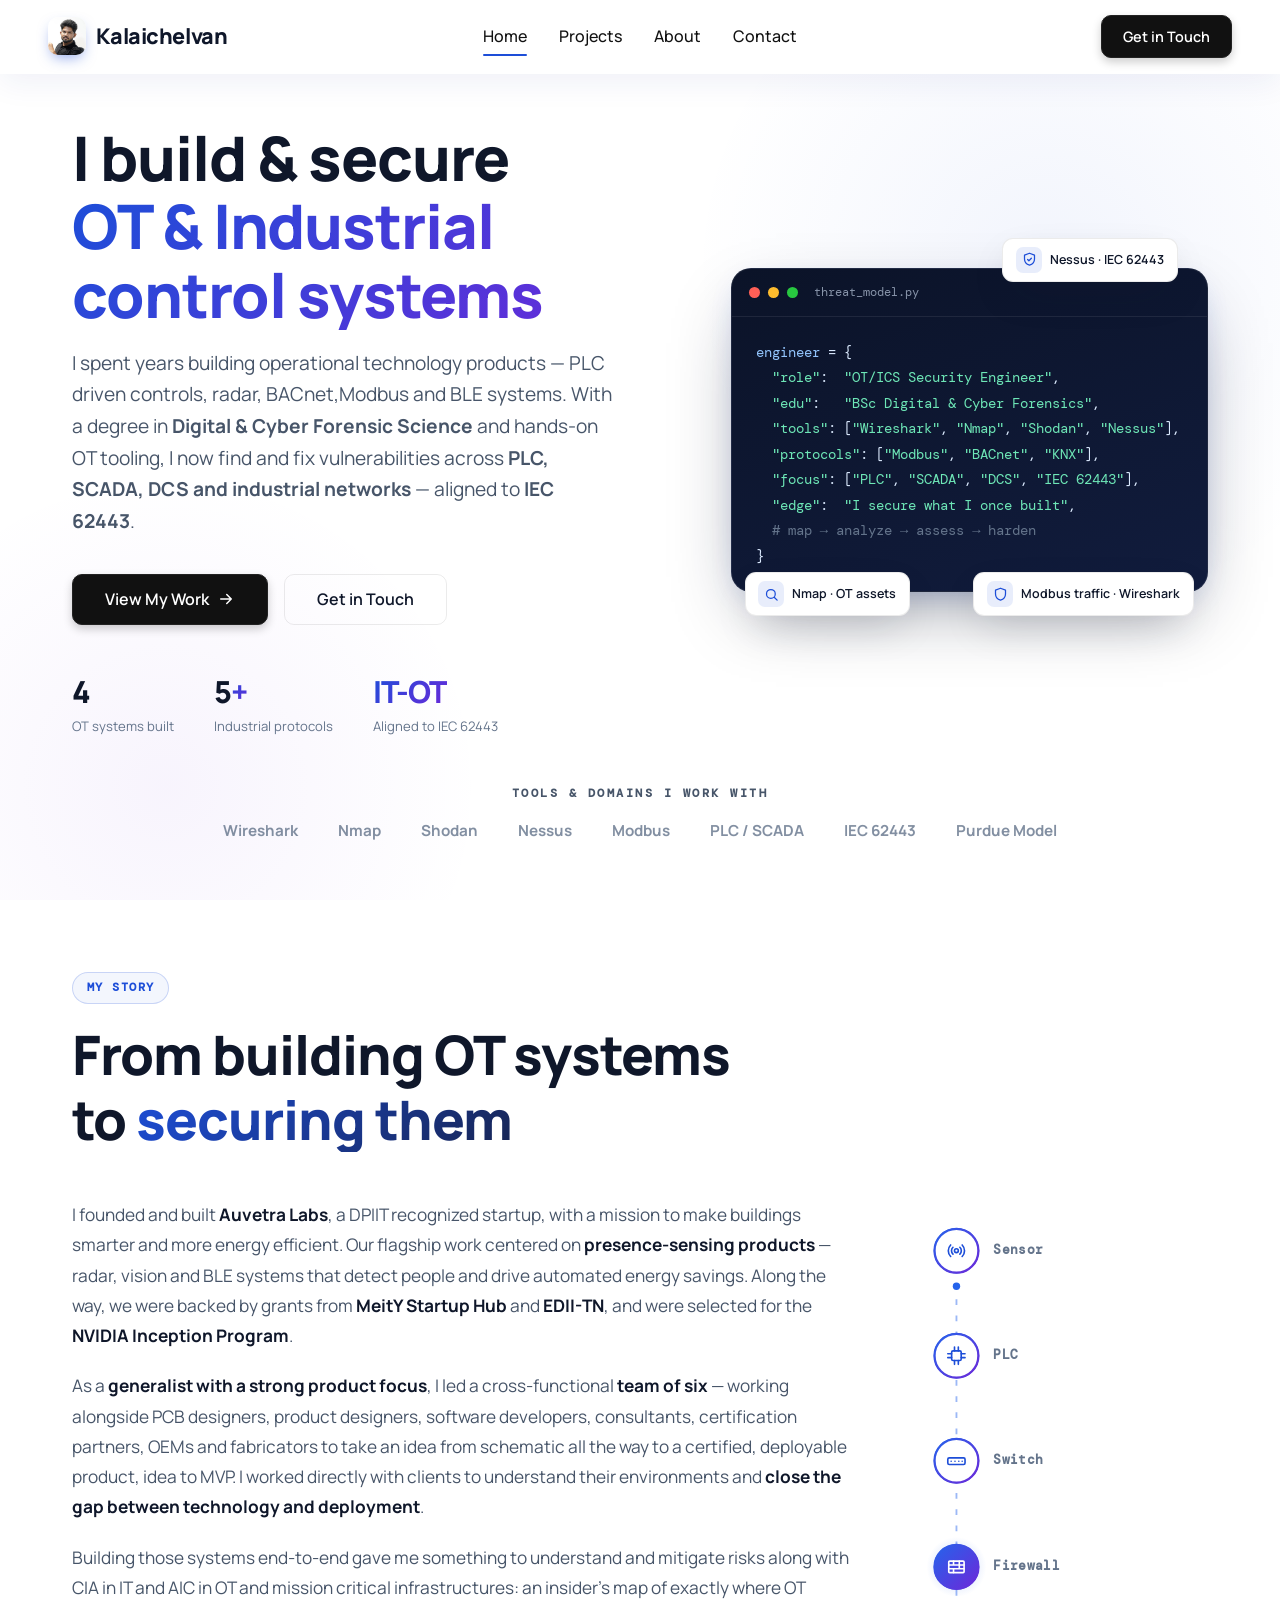
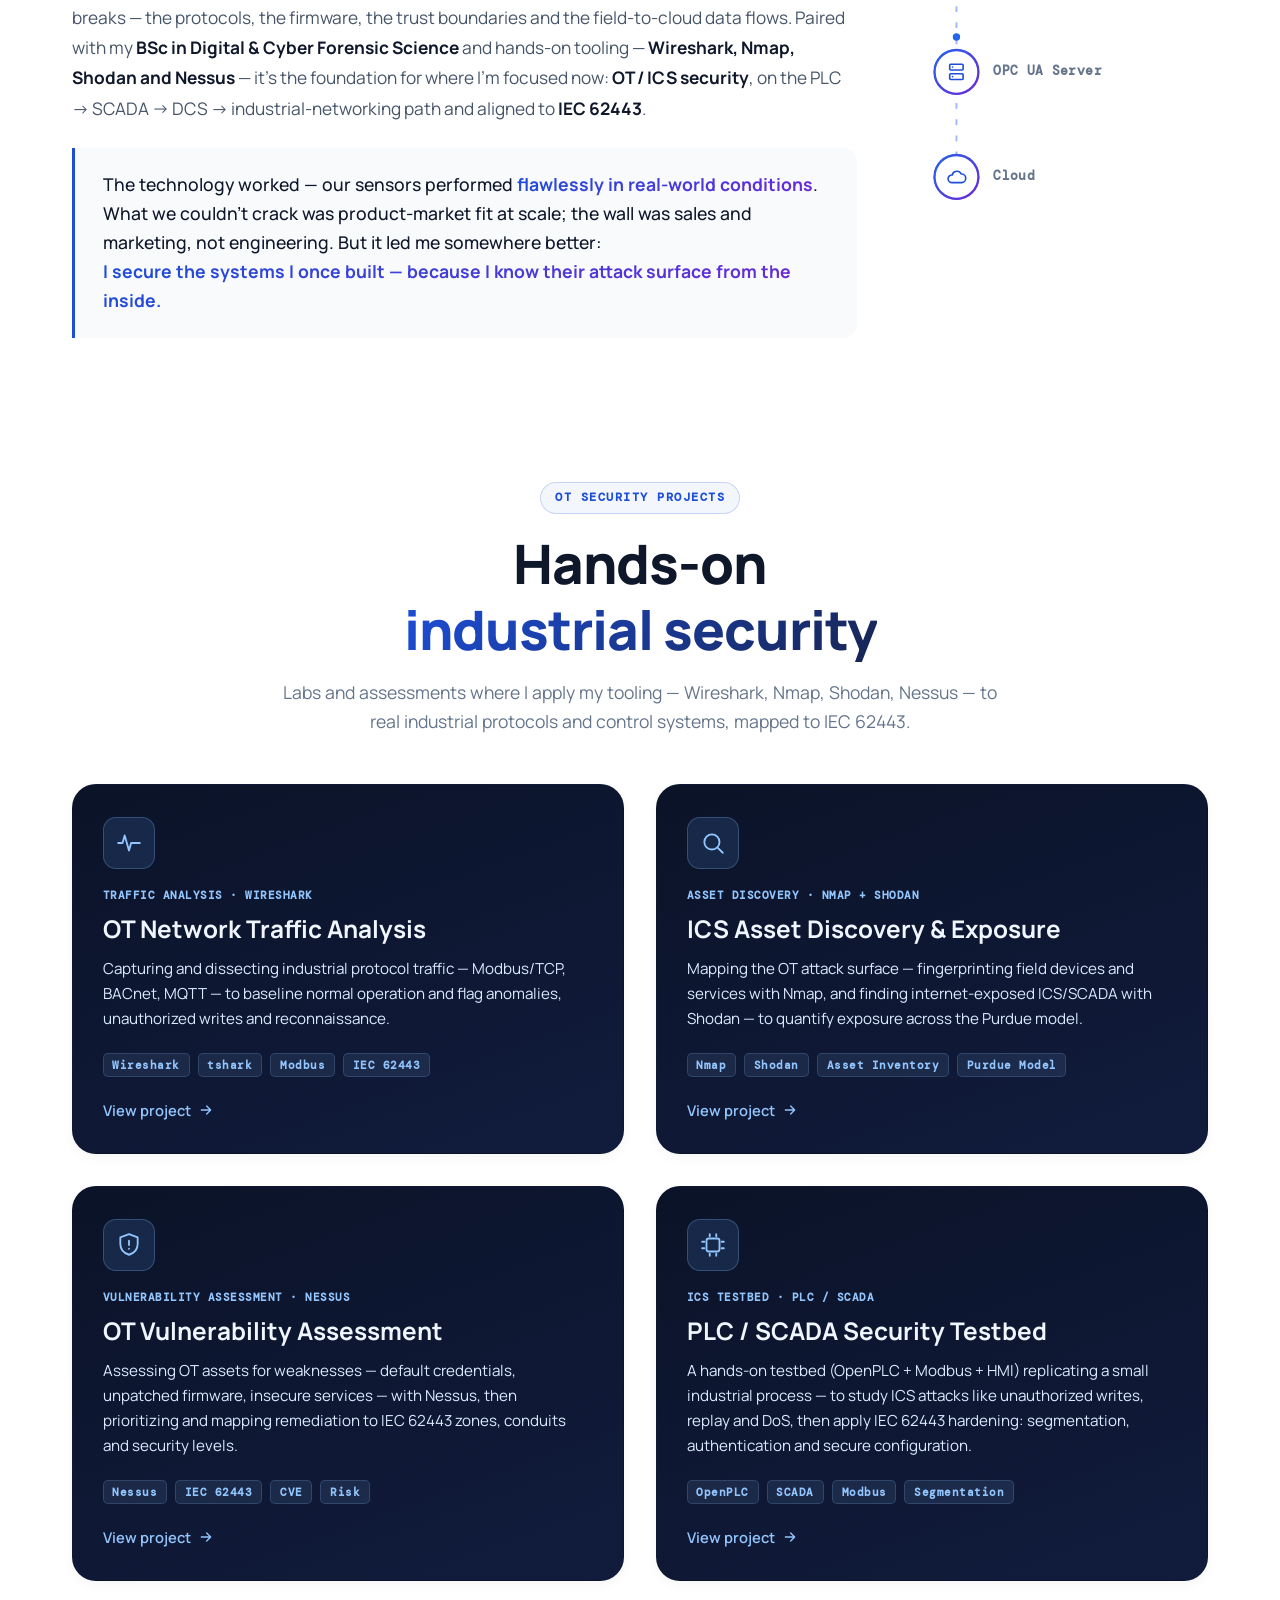
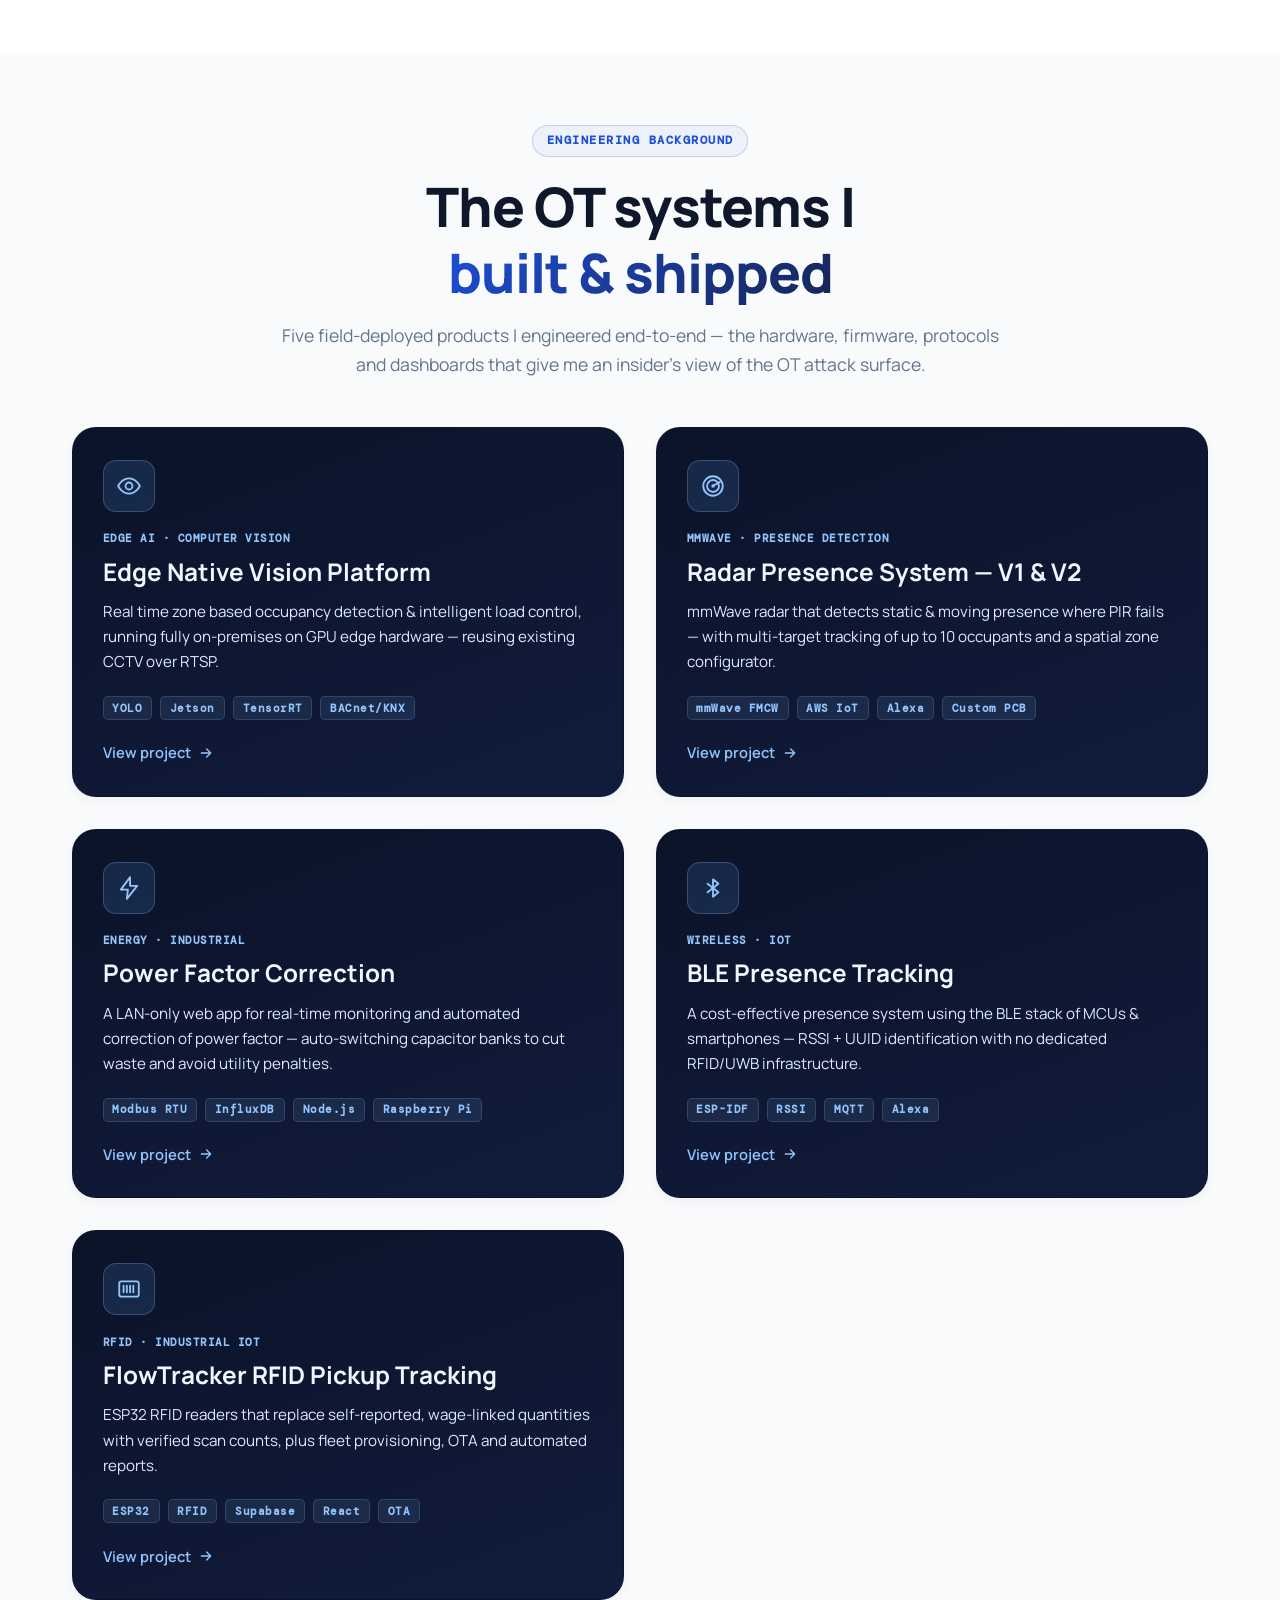
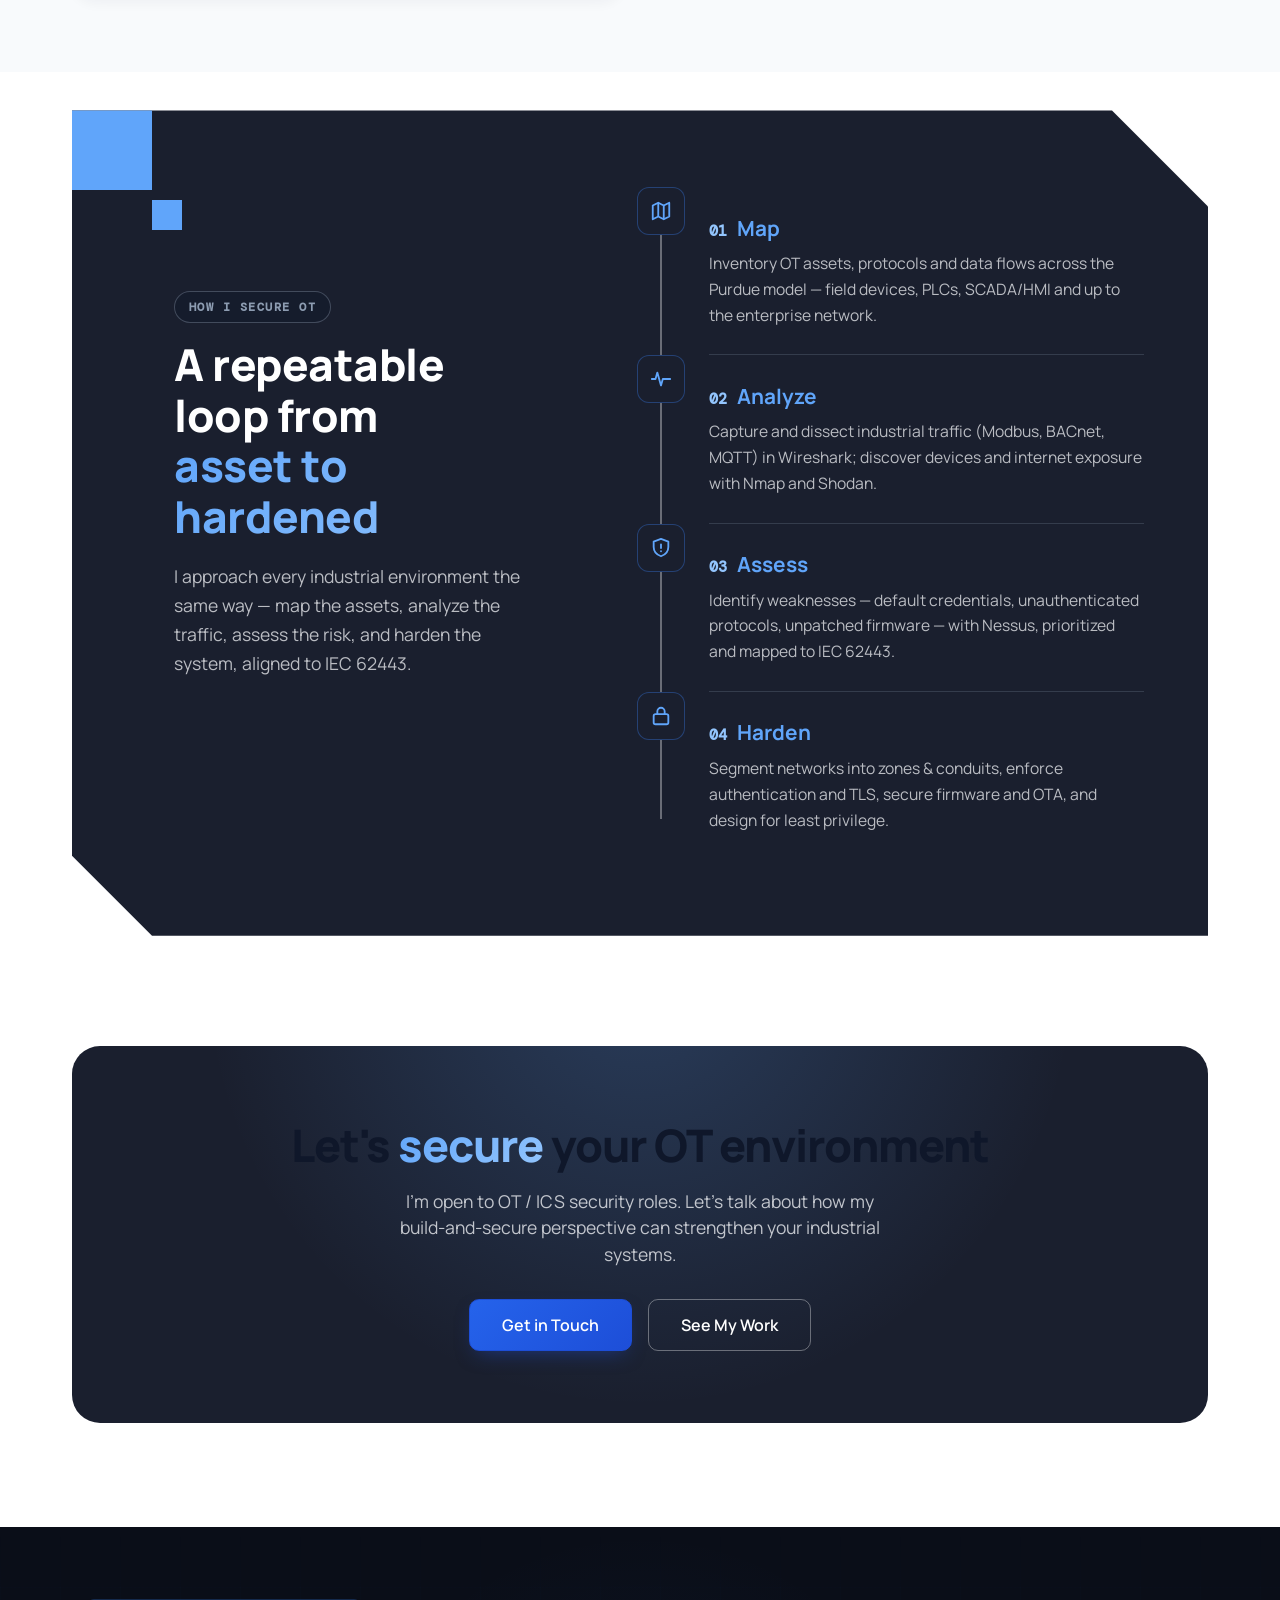
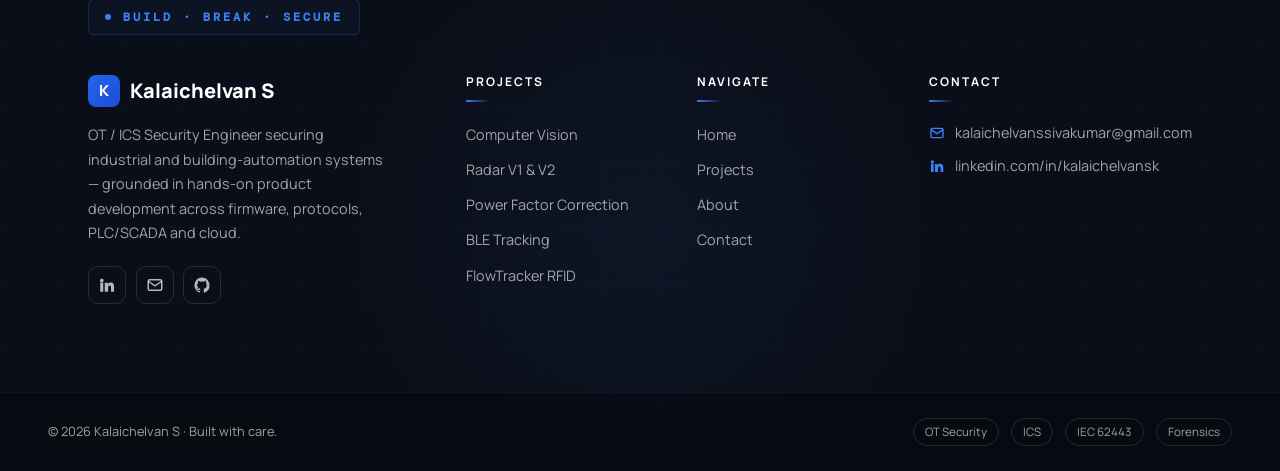
==== commit 35fa8439: "Add FlowTracker RFID pickup tracking project page Co-Authored-By: Claude Opus 5 <noreply@anthropic.c" ====
--- a/index.html
+++ b/index.html
@@ -250,7 +250,7 @@
       <div class="section-header reveal">
         <span class="section-label">Engineering Background</span>
         <h2>The OT systems I <span class="highlight">built &amp; shipped</span></h2>
-        <p>Four field-deployed products I engineered end-to-end — the hardware, firmware, protocols and dashboards that give me an insider's view of the OT attack surface.</p>
+        <p>Five field-deployed products I engineered end-to-end — the hardware, firmware, protocols and dashboards that give me an insider's view of the OT attack surface.</p>
       </div>
 
       <div class="cards-grid">
@@ -298,6 +298,17 @@
             <h3 class="feature-card-title">BLE Presence Tracking</h3>
             <p class="feature-card-desc">A cost-effective presence system using the BLE stack of MCUs &amp; smartphones — RSSI + UUID identification with no dedicated RFID/UWB infrastructure.</p>
             <div class="expertise-tags"><span class="expertise-tag">ESP-IDF</span><span class="expertise-tag">RSSI</span><span class="expertise-tag">MQTT</span><span class="expertise-tag">Alexa</span></div>
+            <span class="feature-card-cta">View project <svg viewBox="0 0 24 24" fill="none" stroke="currentColor" stroke-width="2"><path d="M5 12h14M13 6l6 6-6 6" stroke-linecap="round" stroke-linejoin="round"/></svg></span>
+          </div>
+        </a>
+
+        <a class="feature-card reveal" href="project-flowtracker.html">
+          <div class="feature-card-box">
+            <div class="feature-card-icon"><svg viewBox="0 0 24 24" fill="none" stroke="currentColor" stroke-width="1.7"><rect x="3" y="5" width="18" height="14" rx="2"/><path d="M7 9v6M10 9v6M13 9v6M16 9v6" stroke-linecap="round"/></svg></div>
+            <div class="feature-card-tag">RFID · Industrial IoT</div>
+            <h3 class="feature-card-title">FlowTracker RFID Pickup Tracking</h3>
+            <p class="feature-card-desc">ESP32 RFID readers that replace self-reported, wage-linked quantities with verified scan counts, plus fleet provisioning, OTA and automated reports.</p>
+            <div class="expertise-tags"><span class="expertise-tag">ESP32</span><span class="expertise-tag">RFID</span><span class="expertise-tag">Supabase</span><span class="expertise-tag">React</span><span class="expertise-tag">OTA</span></div>
             <span class="feature-card-cta">View project <svg viewBox="0 0 24 24" fill="none" stroke="currentColor" stroke-width="2"><path d="M5 12h14M13 6l6 6-6 6" stroke-linecap="round" stroke-linejoin="round"/></svg></span>
           </div>
         </a>
@@ -387,6 +398,7 @@
             <li><a href="project-radar.html">Radar V1 &amp; V2</a></li>
             <li><a href="project-power-factor.html">Power Factor Correction</a></li>
             <li><a href="project-ble-tracking.html">BLE Tracking</a></li>
+          <li><a href="project-flowtracker.html">FlowTracker RFID</a></li>
           </ul>
         </div>
         <div class="footer-section">
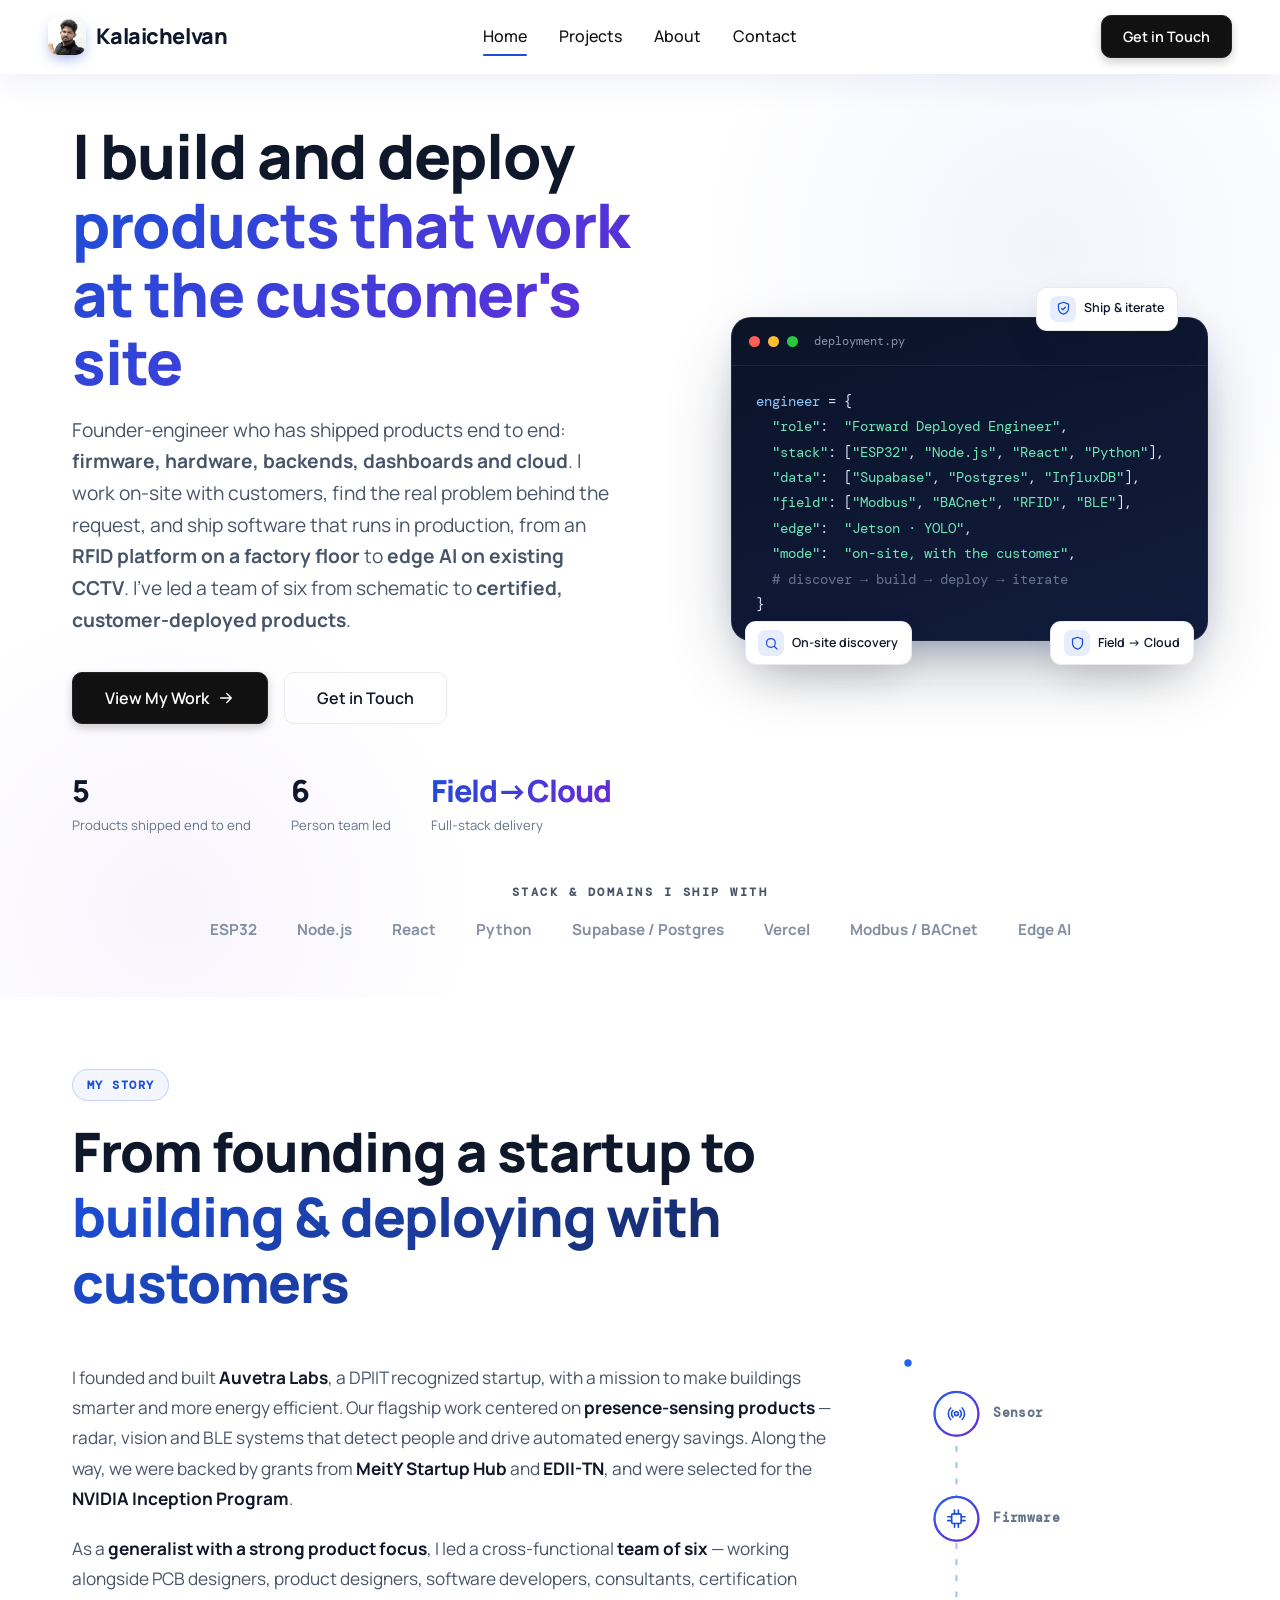
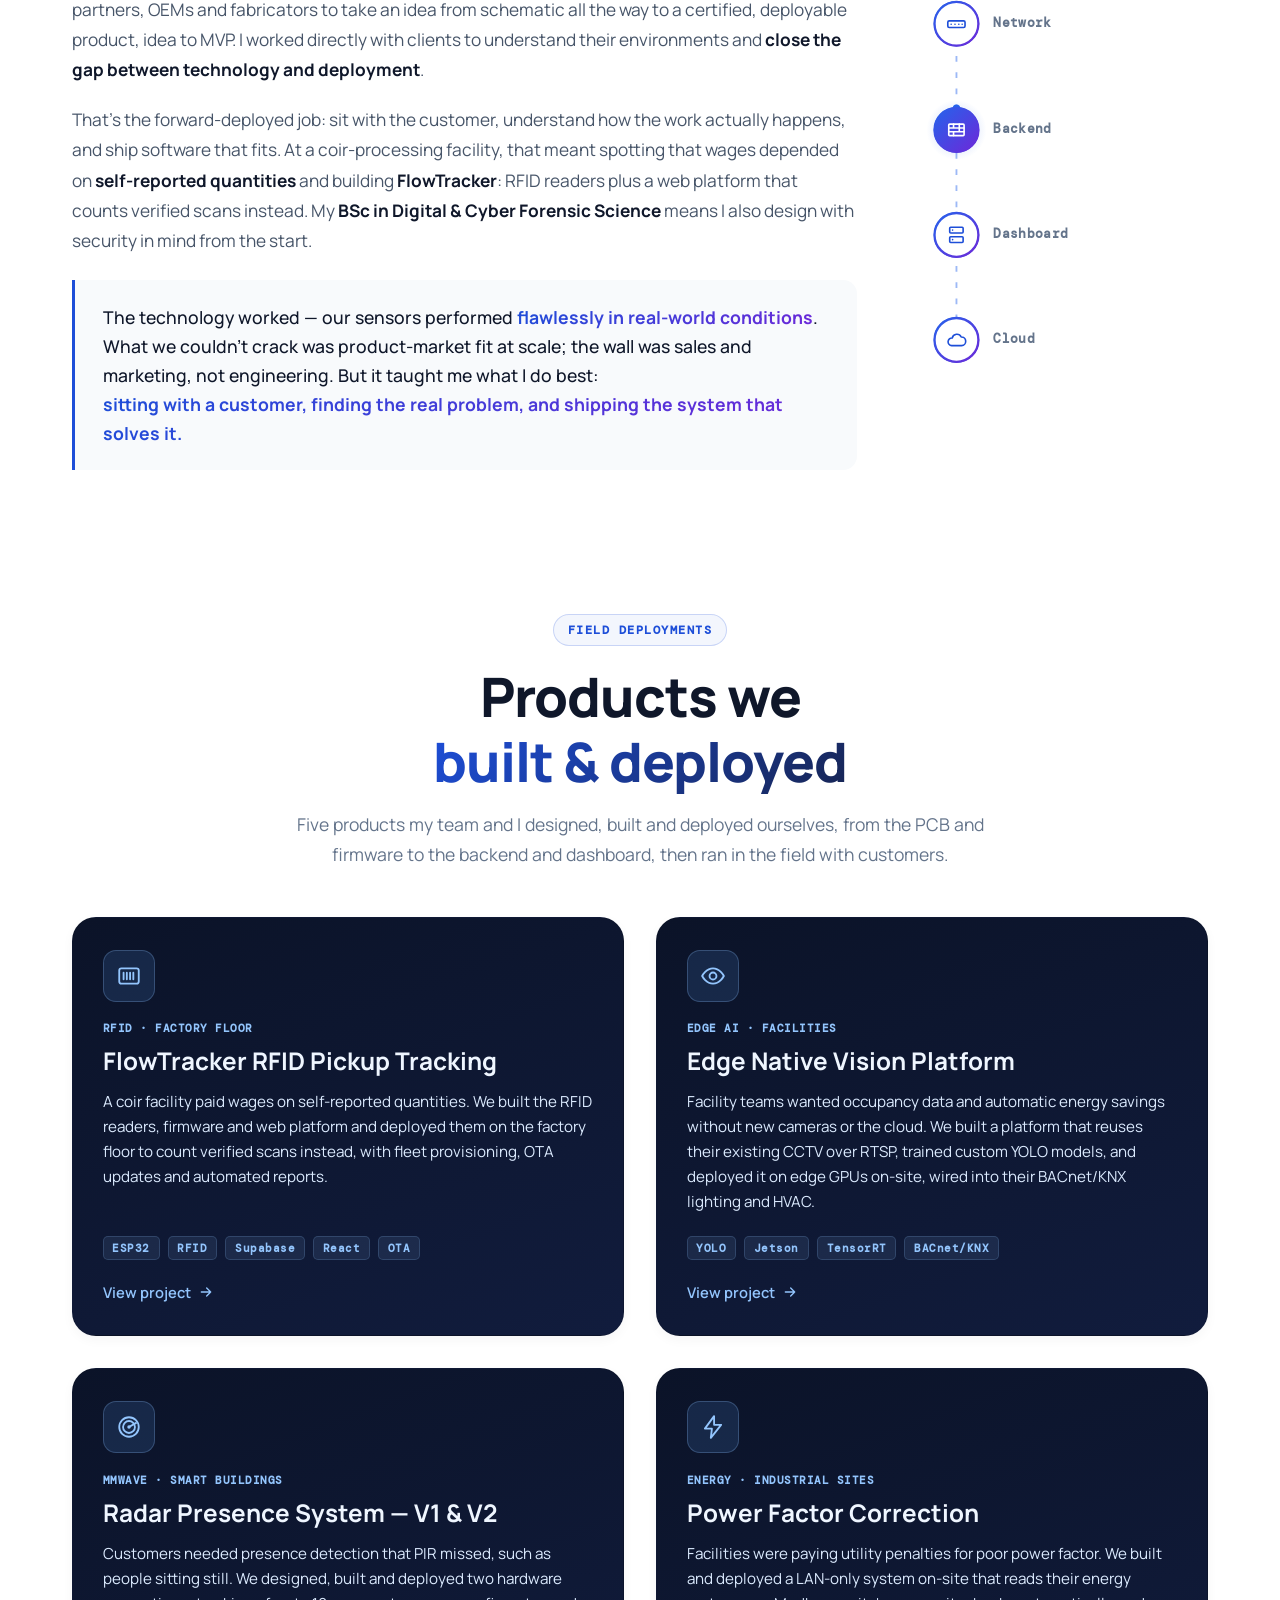
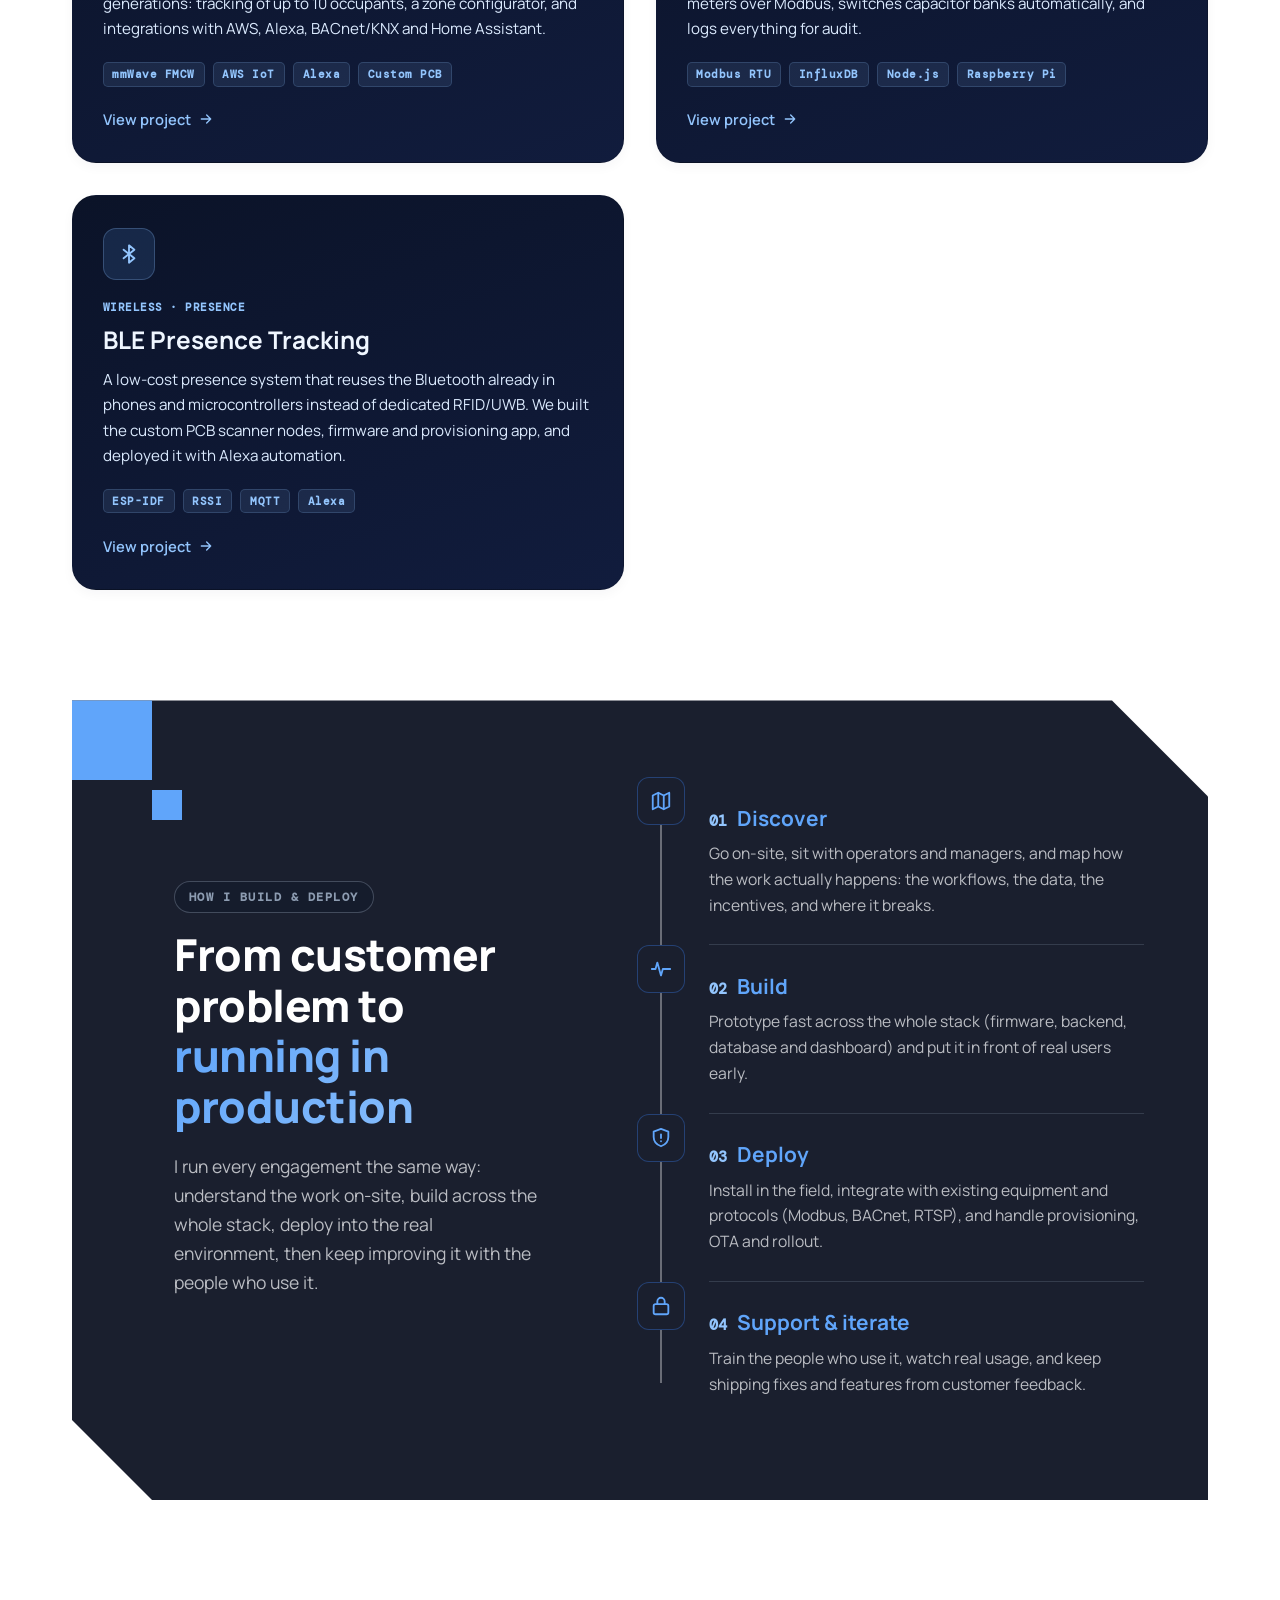
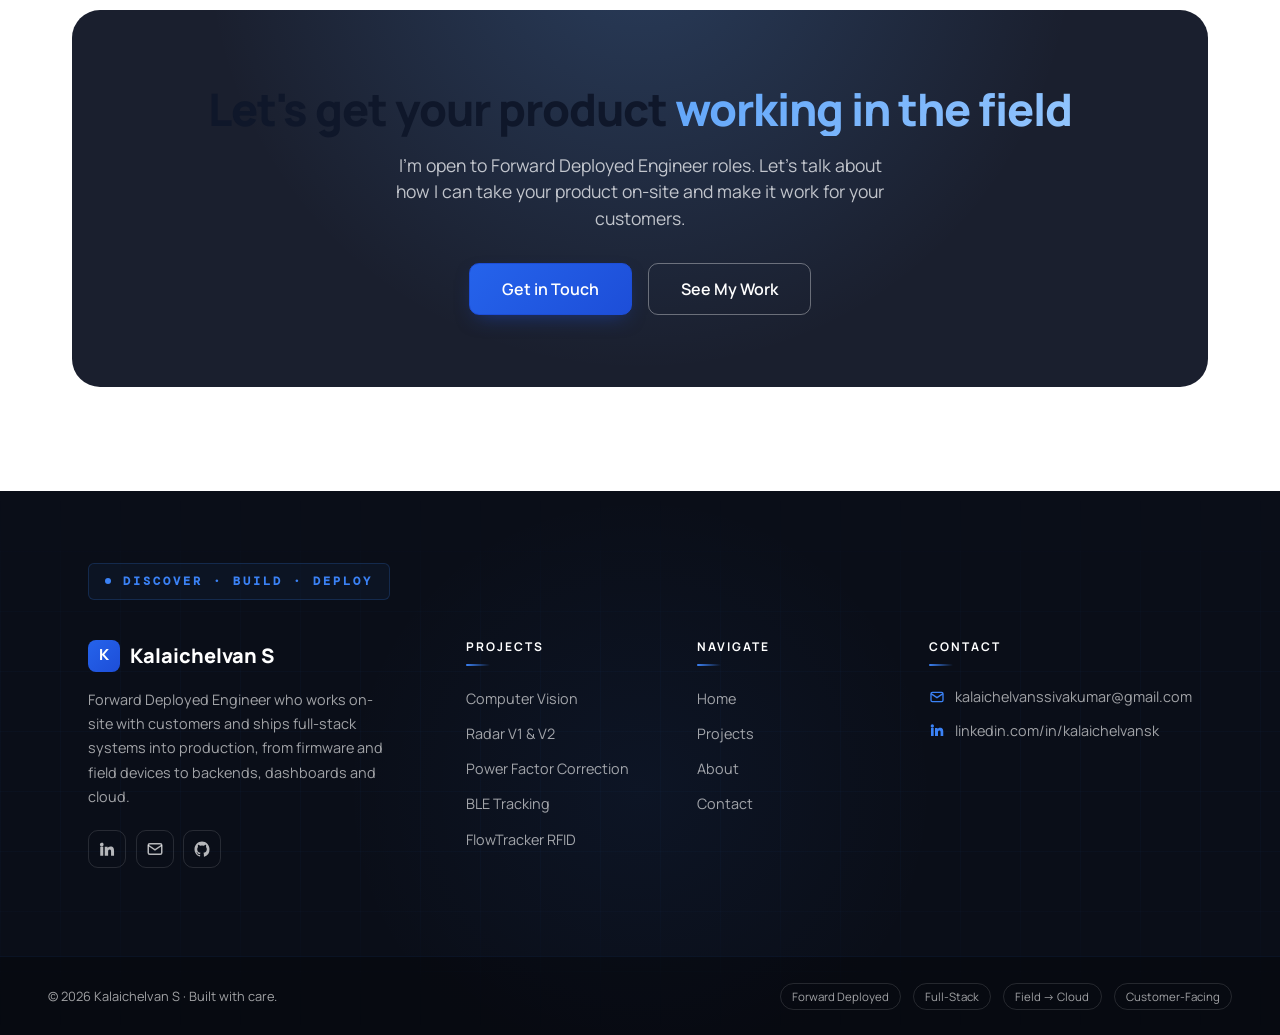
==== commit bb46bdca: "Reposition portfolio for Forward Deployed Engineer roles Remove OT security projects; rewrite home, " ====
--- a/index.html
+++ b/index.html
@@ -3,8 +3,8 @@
 <head>
   <meta charset="UTF-8" />
   <meta name="viewport" content="width=device-width, initial-scale=1.0" />
-  <title>Kalaichelvan S — OT / ICS Security Engineer</title>
-  <meta name="description" content="Kalaichelvan S — OT / ICS Security Engineer. I build and secure industrial and building-automation systems — PLC, SCADA, DCS and industrial networks, aligned to IEC 62443. BSc Digital & Cyber Forensic Science." />
+  <title>Kalaichelvan S — Forward Deployed Engineer</title>
+  <meta name="description" content="Kalaichelvan S — Forward Deployed Engineer. Founder-engineer who works on-site with customers and ships full-stack systems into production, from firmware and field devices to backends, dashboards and cloud, secure by design." />
   <link rel="preconnect" href="https://fonts.googleapis.com" />
   <link rel="preconnect" href="https://fonts.gstatic.com" crossorigin />
   <link href="https://fonts.googleapis.com/css2?family=Manrope:wght@400;500;600;700;800&family=Inter:wght@400;500;600;700&family=DM+Mono:wght@400;500&display=swap" rel="stylesheet" />
@@ -38,12 +38,13 @@
     <div class="container">
       <div class="hero-main">
         <div class="hero-content">
-          <h1>I build &amp; secure <span class="highlight">OT & Industrial control systems</span></h1>
+          <h1>I build and deploy <span class="highlight">products that work at the customer's site</span></h1>
           <p class="hero-subtitle">
-            I spent years building operational technology products — PLC driven controls, radar,
-            BACnet,Modbus and BLE systems. With a degree in <strong>Digital &amp; Cyber Forensic
-            Science</strong> and hands-on OT tooling, I now find and fix vulnerabilities across
-            <strong>PLC, SCADA, DCS and industrial networks</strong> — aligned to <strong>IEC 62443</strong>.
+            Founder-engineer who has shipped products end to end: <strong>firmware, hardware, backends,
+            dashboards and cloud</strong>. I work on-site with customers, find the real problem behind the
+            request, and ship software that runs in production, from an <strong>RFID platform on a factory
+            floor</strong> to <strong>edge AI on existing CCTV</strong>. I've led a team of six from
+            schematic to <strong>certified, customer-deployed products</strong>.
           </p>
           <div class="hero-actions">
             <a href="projects.html" class="btn btn-dark">
@@ -53,48 +54,48 @@
             <a href="contact.html" class="btn btn-light">Get in Touch</a>
           </div>
           <div class="hero-stats">
-            <div class="hero-stat"><div class="num"><span data-count="4">0</span></div><div class="label">OT systems built</div></div>
-            <div class="hero-stat"><div class="num"><span data-count="5">0</span><span class="highlight">+</span></div><div class="label">Industrial protocols</div></div>
-            <div class="hero-stat"><div class="num"><span class="highlight">IT-OT</span></div><div class="label">Aligned to IEC 62443</div></div>
+            <div class="hero-stat"><div class="num"><span data-count="5">0</span></div><div class="label">Products shipped end to end</div></div>
+            <div class="hero-stat"><div class="num"><span data-count="6">0</span></div><div class="label">Person team led</div></div>
+            <div class="hero-stat"><div class="num"><span class="highlight">Field→Cloud</span></div><div class="label">Full-stack delivery</div></div>
           </div>
         </div>
 
         <div class="hero-visual reveal">
           <div class="code-card">
-            <div class="code-bar"><i></i><i></i><i></i><span>threat_model.py</span></div>
+            <div class="code-bar"><i></i><i></i><i></i><span>deployment.py</span></div>
             <div class="code-body">
 <span class="ln"><span class="c-key">engineer</span> = {</span>
-<span class="ln">  <span class="c-str">"role"</span>:  <span class="c-str">"OT/ICS Security Engineer"</span>,</span>
-<span class="ln">  <span class="c-str">"edu"</span>:   <span class="c-str">"BSc Digital &amp; Cyber Forensics"</span>,</span>
-<span class="ln">  <span class="c-str">"tools"</span>: [<span class="c-str">"Wireshark"</span>, <span class="c-str">"Nmap"</span>, <span class="c-str">"Shodan"</span>, <span class="c-str">"Nessus"</span>],</span>
-<span class="ln">  <span class="c-str">"protocols"</span>: [<span class="c-str">"Modbus"</span>, <span class="c-str">"BACnet"</span>, <span class="c-str">"KNX"</span>],</span>
-<span class="ln">  <span class="c-str">"focus"</span>: [<span class="c-str">"PLC"</span>, <span class="c-str">"SCADA"</span>, <span class="c-str">"DCS"</span>, <span class="c-str">"IEC 62443"</span>],</span>
-<span class="ln">  <span class="c-str">"edge"</span>:  <span class="c-str">"I secure what I once built"</span>,</span>
-<span class="ln">  <span class="c-com"># map → analyze → assess → harden</span></span>
+<span class="ln">  <span class="c-str">"role"</span>:  <span class="c-str">"Forward Deployed Engineer"</span>,</span>
+<span class="ln">  <span class="c-str">"stack"</span>: [<span class="c-str">"ESP32"</span>, <span class="c-str">"Node.js"</span>, <span class="c-str">"React"</span>, <span class="c-str">"Python"</span>],</span>
+<span class="ln">  <span class="c-str">"data"</span>:  [<span class="c-str">"Supabase"</span>, <span class="c-str">"Postgres"</span>, <span class="c-str">"InfluxDB"</span>],</span>
+<span class="ln">  <span class="c-str">"field"</span>: [<span class="c-str">"Modbus"</span>, <span class="c-str">"BACnet"</span>, <span class="c-str">"RFID"</span>, <span class="c-str">"BLE"</span>],</span>
+<span class="ln">  <span class="c-str">"edge"</span>:  <span class="c-str">"Jetson · YOLO"</span>,</span>
+<span class="ln">  <span class="c-str">"mode"</span>:  <span class="c-str">"on-site, with the customer"</span>,</span>
+<span class="ln">  <span class="c-com"># discover → build → deploy → iterate</span></span>
 <span class="ln">}</span>
             </div>
           </div>
           <div class="code-chip code-chip--b">
             <span class="ic"><svg viewBox="0 0 24 24" fill="none" stroke="currentColor" stroke-width="2"><path d="M12 2 4 5v6c0 5 3.4 8.5 8 10 4.6-1.5 8-5 8-10V5l-8-3z" stroke-linejoin="round"/><path d="m9 12 2 2 4-4" stroke-linecap="round" stroke-linejoin="round"/></svg></span>
-            Nessus · IEC 62443
+            Ship &amp; iterate
           </div>
           <div class="code-chip code-chip--c">
             <span class="ic"><svg viewBox="0 0 24 24" fill="none" stroke="currentColor" stroke-width="2"><circle cx="11" cy="11" r="7"/><path d="m21 21-4.3-4.3" stroke-linecap="round"/></svg></span>
-            Nmap · OT assets
+            On-site discovery
           </div>
           <div class="code-chip code-chip--a">
             <span class="ic"><svg viewBox="0 0 24 24" fill="none" stroke="currentColor" stroke-width="2"><path d="M12 2 4 5v6c0 5 3.4 8.5 8 10 4.6-1.5 8-5 8-10V5l-8-3z" stroke-linejoin="round"/></svg></span>
-            Modbus traffic · Wireshark
+            Field → Cloud
           </div>
         </div>
       </div>
 
       <!-- Logos strip -->
       <div class="hero-logos reveal">
-        <p class="hero-logos-title">Tools &amp; domains I work with</p>
+        <p class="hero-logos-title">Stack &amp; domains I ship with</p>
         <div class="hero-logos-row">
-          <span>Wireshark</span><span>Nmap</span><span>Shodan</span><span>Nessus</span>
-          <span>Modbus</span><span>PLC / SCADA</span><span>IEC 62443</span><span>Purdue Model</span>
+          <span>ESP32</span><span>Node.js</span><span>React</span><span>Python</span>
+          <span>Supabase / Postgres</span><span>Vercel</span><span>Modbus / BACnet</span><span>Edge AI</span>
         </div>
       </div>
     </div>
@@ -105,7 +106,7 @@
     <div class="container">
       <div class="section-header left reveal">
         <span class="section-label">My Story</span>
-        <h2>From building OT systems to <span class="highlight">securing them</span></h2>
+        <h2>From founding a startup to <span class="highlight">building &amp; deploying with customers</span></h2>
       </div>
       <div class="story-grid2">
         <div class="story-body reveal">
@@ -125,19 +126,17 @@
             clients to understand their environments and <strong>close the gap between technology and deployment</strong>.
           </p>
           <p>
-            Building those systems end-to-end gave me something to understand and mitigate risks along with CIA in IT and AIC in OT and mission critical infrastructures: an
-            insider's map of exactly where OT breaks — the protocols, the firmware, the trust boundaries and
-            the field-to-cloud data flows. Paired with my <strong>BSc in Digital &amp; Cyber Forensic
-            Science</strong> and hands-on tooling — <strong>Wireshark, Nmap, Shodan and Nessus</strong> —
-            it's the foundation for where I'm focused now: <strong>OT / ICS security</strong>, on the
-            PLC → SCADA → DCS → industrial-networking path and aligned to <strong>IEC 62443</strong>.
+            That's the forward-deployed job: sit with the customer, understand how the work actually
+            happens, and ship software that fits. At a coir-processing facility, that meant spotting that
+            wages depended on <strong>self-reported quantities</strong> and building
+            <a href="project-flowtracker.html"><strong>FlowTracker</strong></a>: RFID readers plus a web
+            platform that counts verified scans instead. My <strong>BSc in Digital &amp; Cyber Forensic Science</strong> means I also design with security in mind from the start.
           </p>
           <blockquote class="story-quote">
             <p>
               The technology worked — our sensors performed <span class="highlight">flawlessly in real-world
               conditions</span>. What we couldn't crack was product-market fit at scale; the wall was sales and
-              marketing, not engineering. But it led me somewhere better: <span class="highlight">I secure the
-              systems I once built — because I know their attack surface from the inside.</span>
+              marketing, not engineering. But it taught me what I do best: <span class="highlight">sitting with a customer, finding the real problem, and shipping the system that solves it.</span>
             </p>
           </blockquote>
         </div>
@@ -159,20 +158,20 @@
             <circle class="sv-ring" cx="42" cy="135" r="19" style="animation-delay:0.45s"/>
             <circle cx="42" cy="135" r="19" fill="#fff" stroke="url(#sgrad)" stroke-width="2"/>
             <g transform="translate(32,125) scale(0.83)" fill="none" stroke="#1d4ed8" stroke-width="1.7" stroke-linecap="round" stroke-linejoin="round"><rect x="7" y="7" width="10" height="10" rx="1.5"/><path d="M10 3v4M14 3v4M10 17v4M14 17v4M3 10h4M3 14h4M17 10h4M17 14h4"/></g>
-            <text x="74" y="135" dominant-baseline="middle" class="sv-label">PLC</text>
+            <text x="74" y="135" dominant-baseline="middle" class="sv-label">Firmware</text>
             <circle class="sv-ring" cx="42" cy="226" r="19" style="animation-delay:0.90s"/>
             <circle cx="42" cy="226" r="19" fill="#fff" stroke="url(#sgrad)" stroke-width="2"/>
             <g transform="translate(32,216) scale(0.83)" fill="none" stroke="#1d4ed8" stroke-width="1.7" stroke-linecap="round" stroke-linejoin="round"><rect x="3" y="9" width="18" height="7" rx="1.5"/><path d="M6.5 12.5h.01M10.5 12.5h.01M14.5 12.5h.01M18 12.5h.01"/></g>
-            <text x="74" y="226" dominant-baseline="middle" class="sv-label">Switch</text>
+            <text x="74" y="226" dominant-baseline="middle" class="sv-label">Network</text>
             <circle class="sv-glow" cx="42" cy="318" r="26" fill="url(#sglow)"/>
             <circle class="sv-ring" cx="42" cy="318" r="19" style="animation-delay:1.35s"/>
             <circle cx="42" cy="318" r="19" fill="url(#sgrad)" stroke="url(#sgrad)" stroke-width="2"/>
             <g transform="translate(32,308) scale(0.83)" fill="none" stroke="#ffffff" stroke-width="1.7" stroke-linecap="round" stroke-linejoin="round"><rect x="4" y="6" width="16" height="12" rx="1"/><path d="M4 10h16M4 14h16M9 6v4M15 10v4M9 14v4M15 6v4"/></g>
-            <text x="74" y="318" dominant-baseline="middle" class="sv-label" font-weight="700">Firewall</text>
+            <text x="74" y="318" dominant-baseline="middle" class="sv-label" font-weight="700">Backend</text>
             <circle class="sv-ring" cx="42" cy="409" r="19" style="animation-delay:1.80s"/>
             <circle cx="42" cy="409" r="19" fill="#fff" stroke="url(#sgrad)" stroke-width="2"/>
             <g transform="translate(32,399) scale(0.83)" fill="none" stroke="#1d4ed8" stroke-width="1.7" stroke-linecap="round" stroke-linejoin="round"><rect x="5" y="4" width="14" height="6" rx="1"/><rect x="5" y="14" width="14" height="6" rx="1"/><path d="M8 7h.01M8 17h.01"/></g>
-            <text x="74" y="409" dominant-baseline="middle" class="sv-label">OPC UA Server</text>
+            <text x="74" y="409" dominant-baseline="middle" class="sv-label">Dashboard</text>
             <circle class="sv-ring" cx="42" cy="500" r="19" style="animation-delay:2.25s"/>
             <circle cx="42" cy="500" r="19" fill="#fff" stroke="url(#sgrad)" stroke-width="2"/>
             <g transform="translate(32,490) scale(0.83)" fill="none" stroke="#1d4ed8" stroke-width="1.7" stroke-linecap="round" stroke-linejoin="round"><path d="M7 18a4 4 0 0 1 .6-8 5 5 0 0 1 9.4-1 3.6 3.6 0 0 1 .4 9H7z"/></g>
@@ -183,132 +182,71 @@
     </div>
   </section>
 
-  <!-- OT SECURITY PROJECTS -->
-  <section class="section" id="security">
+  <!-- FIELD DEPLOYMENTS -->
+  <section class="section" id="projects">
     <div class="container">
       <div class="section-header reveal">
-        <span class="section-label">OT Security Projects</span>
-        <h2>Hands-on <span class="highlight">industrial security</span></h2>
-        <p>Labs and assessments where I apply my tooling — Wireshark, Nmap, Shodan, Nessus — to real industrial protocols and control systems, mapped to IEC 62443.</p>
+        <span class="section-label">Field Deployments</span>
+        <h2>Products we <span class="highlight">built &amp; deployed</span></h2>
+        <p>Five products my team and I designed, built and deployed ourselves, from the PCB and firmware to the backend and dashboard, then ran in the field with customers.</p>
       </div>
 
       <div class="cards-grid">
-        <!-- Traffic analysis -->
-        <a class="feature-card reveal" href="security-traffic-analysis.html">
-          <div class="feature-card-box">
-            <div class="feature-card-icon"><svg viewBox="0 0 24 24" fill="none" stroke="currentColor" stroke-width="1.7"><path d="M2 12h4l2-7 4 14 2-7h8" stroke-linecap="round" stroke-linejoin="round"/></svg></div>
-            <div class="feature-card-tag">Traffic Analysis · Wireshark</div>
-            <h3 class="feature-card-title">OT Network Traffic Analysis</h3>
-            <p class="feature-card-desc">Capturing and dissecting industrial protocol traffic — Modbus/TCP, BACnet, MQTT — to baseline normal operation and flag anomalies, unauthorized writes and reconnaissance.</p>
-            <div class="expertise-tags"><span class="expertise-tag">Wireshark</span><span class="expertise-tag">tshark</span><span class="expertise-tag">Modbus</span><span class="expertise-tag">IEC 62443</span></div>
-            <span class="feature-card-cta">View project <svg viewBox="0 0 24 24" fill="none" stroke="currentColor" stroke-width="2"><path d="M5 12h14M13 6l6 6-6 6" stroke-linecap="round" stroke-linejoin="round"/></svg></span>
-          </div>
-        </a>
-
-        <!-- Asset discovery -->
-        <a class="feature-card reveal" data-delay="1" href="security-asset-discovery.html">
-          <div class="feature-card-box">
-            <div class="feature-card-icon"><svg viewBox="0 0 24 24" fill="none" stroke="currentColor" stroke-width="1.7"><circle cx="11" cy="11" r="7"/><path d="m21 21-4.3-4.3" stroke-linecap="round"/></svg></div>
-            <div class="feature-card-tag">Asset Discovery · Nmap + Shodan</div>
-            <h3 class="feature-card-title">ICS Asset Discovery &amp; Exposure</h3>
-            <p class="feature-card-desc">Mapping the OT attack surface — fingerprinting field devices and services with Nmap, and finding internet-exposed ICS/SCADA with Shodan — to quantify exposure across the Purdue model.</p>
-            <div class="expertise-tags"><span class="expertise-tag">Nmap</span><span class="expertise-tag">Shodan</span><span class="expertise-tag">Asset Inventory</span><span class="expertise-tag">Purdue Model</span></div>
-            <span class="feature-card-cta">View project <svg viewBox="0 0 24 24" fill="none" stroke="currentColor" stroke-width="2"><path d="M5 12h14M13 6l6 6-6 6" stroke-linecap="round" stroke-linejoin="round"/></svg></span>
-          </div>
-        </a>
-
-        <!-- Vulnerability assessment -->
-        <a class="feature-card reveal" href="security-vuln-assessment.html">
-          <div class="feature-card-box">
-            <div class="feature-card-icon"><svg viewBox="0 0 24 24" fill="none" stroke="currentColor" stroke-width="1.7"><path d="M12 2 4 5v6c0 5 3.4 8.5 8 10 4.6-1.5 8-5 8-10V5l-8-3z" stroke-linejoin="round"/><path d="M12 8v4M12 15.5h.01" stroke-linecap="round"/></svg></div>
-            <div class="feature-card-tag">Vulnerability Assessment · Nessus</div>
-            <h3 class="feature-card-title">OT Vulnerability Assessment</h3>
-            <p class="feature-card-desc">Assessing OT assets for weaknesses — default credentials, unpatched firmware, insecure services — with Nessus, then prioritizing and mapping remediation to IEC 62443 zones, conduits and security levels.</p>
-            <div class="expertise-tags"><span class="expertise-tag">Nessus</span><span class="expertise-tag">IEC 62443</span><span class="expertise-tag">CVE</span><span class="expertise-tag">Risk</span></div>
-            <span class="feature-card-cta">View project <svg viewBox="0 0 24 24" fill="none" stroke="currentColor" stroke-width="2"><path d="M5 12h14M13 6l6 6-6 6" stroke-linecap="round" stroke-linejoin="round"/></svg></span>
-          </div>
-        </a>
-
-        <!-- PLC/SCADA testbed -->
-        <a class="feature-card reveal" data-delay="1" href="security-ics-testbed.html">
-          <div class="feature-card-box">
-            <div class="feature-card-icon"><svg viewBox="0 0 24 24" fill="none" stroke="currentColor" stroke-width="1.7"><rect x="6" y="6" width="12" height="12" rx="2"/><path d="M9 2v2M15 2v2M9 20v2M15 20v2M2 9h2M2 15h2M20 9h2M20 15h2" stroke-linecap="round"/></svg></div>
-            <div class="feature-card-tag">ICS Testbed · PLC / SCADA</div>
-            <h3 class="feature-card-title">PLC / SCADA Security Testbed</h3>
-            <p class="feature-card-desc">A hands-on testbed (OpenPLC + Modbus + HMI) replicating a small industrial process — to study ICS attacks like unauthorized writes, replay and DoS, then apply IEC 62443 hardening: segmentation, authentication and secure configuration.</p>
-            <div class="expertise-tags"><span class="expertise-tag">OpenPLC</span><span class="expertise-tag">SCADA</span><span class="expertise-tag">Modbus</span><span class="expertise-tag">Segmentation</span></div>
-            <span class="feature-card-cta">View project <svg viewBox="0 0 24 24" fill="none" stroke="currentColor" stroke-width="2"><path d="M5 12h14M13 6l6 6-6 6" stroke-linecap="round" stroke-linejoin="round"/></svg></span>
-          </div>
-        </a>
-      </div>
-    </div>
-  </section>
-
-  <!-- ENGINEERING BACKGROUND -->
-  <section class="section section-secondary" id="projects">
-    <div class="container">
-      <div class="section-header reveal">
-        <span class="section-label">Engineering Background</span>
-        <h2>The OT systems I <span class="highlight">built &amp; shipped</span></h2>
-        <p>Five field-deployed products I engineered end-to-end — the hardware, firmware, protocols and dashboards that give me an insider's view of the OT attack surface.</p>
-      </div>
-
-      <div class="cards-grid">
+
+        <a class="feature-card reveal" href="project-flowtracker.html">
+          <div class="feature-card-box">
+            <div class="feature-card-icon"><svg viewBox="0 0 24 24" fill="none" stroke="currentColor" stroke-width="1.7"><rect x="3" y="5" width="18" height="14" rx="2"/><path d="M7 9v6M10 9v6M13 9v6M16 9v6" stroke-linecap="round"/></svg></div>
+            <div class="feature-card-tag">RFID · Factory Floor</div>
+            <h3 class="feature-card-title">FlowTracker RFID Pickup Tracking</h3>
+            <p class="feature-card-desc">A coir facility paid wages on self-reported quantities. We built the RFID readers, firmware and web platform and deployed them on the factory floor to count verified scans instead, with fleet provisioning, OTA updates and automated reports.</p>
+            <div class="expertise-tags"><span class="expertise-tag">ESP32</span><span class="expertise-tag">RFID</span><span class="expertise-tag">Supabase</span><span class="expertise-tag">React</span><span class="expertise-tag">OTA</span></div>
+            <span class="feature-card-cta">View project <svg viewBox="0 0 24 24" fill="none" stroke="currentColor" stroke-width="2"><path d="M5 12h14M13 6l6 6-6 6" stroke-linecap="round" stroke-linejoin="round"/></svg></span>
+          </div>
+        </a>
         <!-- CV -->
-        <a class="feature-card reveal" href="project-computer-vision.html">
+        <a class="feature-card reveal" data-delay="1" href="project-computer-vision.html">
           <div class="feature-card-box">
             <div class="feature-card-icon"><svg viewBox="0 0 24 24" fill="none" stroke="currentColor" stroke-width="1.7"><path d="M2 12s3.5-7 10-7 10 7 10 7-3.5 7-10 7-10-7-10-7z"/><circle cx="12" cy="12" r="3.2"/></svg></div>
-            <div class="feature-card-tag">Edge AI · Computer Vision</div>
+            <div class="feature-card-tag">Edge AI · Facilities</div>
             <h3 class="feature-card-title">Edge Native Vision Platform</h3>
-            <p class="feature-card-desc">Real time zone based occupancy detection &amp; intelligent load control, running fully on-premises on GPU edge hardware — reusing existing CCTV over RTSP.</p>
+            <p class="feature-card-desc">Facility teams wanted occupancy data and automatic energy savings without new cameras or the cloud. We built a platform that reuses their existing CCTV over RTSP, trained custom YOLO models, and deployed it on edge GPUs on-site, wired into their BACnet/KNX lighting and HVAC.</p>
             <div class="expertise-tags"><span class="expertise-tag">YOLO</span><span class="expertise-tag">Jetson</span><span class="expertise-tag">TensorRT</span><span class="expertise-tag">BACnet/KNX</span></div>
             <span class="feature-card-cta">View project <svg viewBox="0 0 24 24" fill="none" stroke="currentColor" stroke-width="2"><path d="M5 12h14M13 6l6 6-6 6" stroke-linecap="round" stroke-linejoin="round"/></svg></span>
           </div>
         </a>
 
         <!-- Radar -->
-        <a class="feature-card reveal" data-delay="1" href="project-radar.html">
+        <a class="feature-card reveal" href="project-radar.html">
           <div class="feature-card-box">
             <div class="feature-card-icon"><svg viewBox="0 0 24 24" fill="none" stroke="currentColor" stroke-width="1.7"><path d="M12 12l7-4"/><circle cx="12" cy="12" r="9"/><circle cx="12" cy="12" r="5.5"/><circle cx="12" cy="12" r="1.6" fill="currentColor" stroke="none"/></svg></div>
-            <div class="feature-card-tag">mmWave · Presence Detection</div>
+            <div class="feature-card-tag">mmWave · Smart Buildings</div>
             <h3 class="feature-card-title">Radar Presence System — V1 &amp; V2</h3>
-            <p class="feature-card-desc">mmWave radar that detects static &amp; moving presence where PIR fails — with multi-target tracking of up to 10 occupants and a spatial zone configurator.</p>
+            <p class="feature-card-desc">Customers needed presence detection that PIR missed, such as people sitting still. We designed, built and deployed two hardware generations: tracking of up to 10 occupants, a zone configurator, and integrations with AWS, Alexa, BACnet/KNX and Home Assistant.</p>
             <div class="expertise-tags"><span class="expertise-tag">mmWave FMCW</span><span class="expertise-tag">AWS IoT</span><span class="expertise-tag">Alexa</span><span class="expertise-tag">Custom PCB</span></div>
             <span class="feature-card-cta">View project <svg viewBox="0 0 24 24" fill="none" stroke="currentColor" stroke-width="2"><path d="M5 12h14M13 6l6 6-6 6" stroke-linecap="round" stroke-linejoin="round"/></svg></span>
           </div>
         </a>
 
         <!-- PFC -->
-        <a class="feature-card reveal" href="project-power-factor.html">
+        <a class="feature-card reveal" data-delay="1" href="project-power-factor.html">
           <div class="feature-card-box">
             <div class="feature-card-icon"><svg viewBox="0 0 24 24" fill="none" stroke="currentColor" stroke-width="1.7"><path d="M13 2L4.5 13.5H11l-1 8.5L19.5 10H13l0-8z" stroke-linejoin="round"/></svg></div>
-            <div class="feature-card-tag">Energy · Industrial</div>
+            <div class="feature-card-tag">Energy · Industrial Sites</div>
             <h3 class="feature-card-title">Power Factor Correction</h3>
-            <p class="feature-card-desc">A LAN-only web app for real-time monitoring and automated correction of power factor — auto-switching capacitor banks to cut waste and avoid utility penalties.</p>
+            <p class="feature-card-desc">Facilities were paying utility penalties for poor power factor. We built and deployed a LAN-only system on-site that reads their energy meters over Modbus, switches capacitor banks automatically, and logs everything for audit.</p>
             <div class="expertise-tags"><span class="expertise-tag">Modbus RTU</span><span class="expertise-tag">InfluxDB</span><span class="expertise-tag">Node.js</span><span class="expertise-tag">Raspberry Pi</span></div>
             <span class="feature-card-cta">View project <svg viewBox="0 0 24 24" fill="none" stroke="currentColor" stroke-width="2"><path d="M5 12h14M13 6l6 6-6 6" stroke-linecap="round" stroke-linejoin="round"/></svg></span>
           </div>
         </a>
 
         <!-- BLE -->
-        <a class="feature-card reveal" data-delay="1" href="project-ble-tracking.html">
+        <a class="feature-card reveal" href="project-ble-tracking.html">
           <div class="feature-card-box">
             <div class="feature-card-icon"><svg viewBox="0 0 24 24" fill="none" stroke="currentColor" stroke-width="1.7"><path d="M7 8l10 8-5 4V4l5 4-10 8" stroke-linejoin="round" stroke-linecap="round"/></svg></div>
-            <div class="feature-card-tag">Wireless · IoT</div>
+            <div class="feature-card-tag">Wireless · Presence</div>
             <h3 class="feature-card-title">BLE Presence Tracking</h3>
-            <p class="feature-card-desc">A cost-effective presence system using the BLE stack of MCUs &amp; smartphones — RSSI + UUID identification with no dedicated RFID/UWB infrastructure.</p>
+            <p class="feature-card-desc">A low-cost presence system that reuses the Bluetooth already in phones and microcontrollers instead of dedicated RFID/UWB. We built the custom PCB scanner nodes, firmware and provisioning app, and deployed it with Alexa automation.</p>
             <div class="expertise-tags"><span class="expertise-tag">ESP-IDF</span><span class="expertise-tag">RSSI</span><span class="expertise-tag">MQTT</span><span class="expertise-tag">Alexa</span></div>
-            <span class="feature-card-cta">View project <svg viewBox="0 0 24 24" fill="none" stroke="currentColor" stroke-width="2"><path d="M5 12h14M13 6l6 6-6 6" stroke-linecap="round" stroke-linejoin="round"/></svg></span>
-          </div>
-        </a>
-
-        <a class="feature-card reveal" href="project-flowtracker.html">
-          <div class="feature-card-box">
-            <div class="feature-card-icon"><svg viewBox="0 0 24 24" fill="none" stroke="currentColor" stroke-width="1.7"><rect x="3" y="5" width="18" height="14" rx="2"/><path d="M7 9v6M10 9v6M13 9v6M16 9v6" stroke-linecap="round"/></svg></div>
-            <div class="feature-card-tag">RFID · Industrial IoT</div>
-            <h3 class="feature-card-title">FlowTracker RFID Pickup Tracking</h3>
-            <p class="feature-card-desc">ESP32 RFID readers that replace self-reported, wage-linked quantities with verified scan counts, plus fleet provisioning, OTA and automated reports.</p>
-            <div class="expertise-tags"><span class="expertise-tag">ESP32</span><span class="expertise-tag">RFID</span><span class="expertise-tag">Supabase</span><span class="expertise-tag">React</span><span class="expertise-tag">OTA</span></div>
             <span class="feature-card-cta">View project <svg viewBox="0 0 24 24" fill="none" stroke="currentColor" stroke-width="2"><path d="M5 12h14M13 6l6 6-6 6" stroke-linecap="round" stroke-linejoin="round"/></svg></span>
           </div>
         </a>
@@ -323,37 +261,37 @@
         <div class="outcomes-panel-accents"><span class="a1"></span><span class="a2"></span></div>
         <div class="outcomes-container">
           <div class="outcomes-intro">
-            <span class="outcomes-eyebrow">How I Secure OT</span>
-            <h3 class="outcomes-title">A repeatable loop from <span class="highlight">asset to hardened</span></h3>
-            <p class="outcomes-subtitle">I approach every industrial environment the same way — map the assets, analyze the traffic, assess the risk, and harden the system, aligned to IEC 62443.</p>
+            <span class="outcomes-eyebrow">How I Build &amp; Deploy</span>
+            <h3 class="outcomes-title">From customer problem to <span class="highlight">running in production</span></h3>
+            <p class="outcomes-subtitle">I run every engagement the same way: understand the work on-site, build across the whole stack, deploy into the real environment, then keep improving it with the people who use it.</p>
           </div>
           <ul class="outcomes-list">
             <li class="outcomes-item">
               <span class="outcomes-item-icon"><svg viewBox="0 0 24 24" fill="none" stroke="currentColor" stroke-width="2"><path d="M9 3 3 6v15l6-3 6 3 6-3V3l-6 3-6-3z" stroke-linejoin="round"/><path d="M9 3v15M15 6v15"/></svg></span>
               <div class="outcomes-item-content">
-                <div class="outcomes-item-title"><span class="step">01</span> Map</div>
-                <p class="outcomes-item-desc">Inventory OT assets, protocols and data flows across the Purdue model — field devices, PLCs, SCADA/HMI and up to the enterprise network.</p>
+                <div class="outcomes-item-title"><span class="step">01</span> Discover</div>
+                <p class="outcomes-item-desc">Go on-site, sit with operators and managers, and map how the work actually happens: the workflows, the data, the incentives, and where it breaks.</p>
               </div>
             </li>
             <li class="outcomes-item">
               <span class="outcomes-item-icon"><svg viewBox="0 0 24 24" fill="none" stroke="currentColor" stroke-width="2"><path d="M2 12h4l2-7 4 14 2-7h8" stroke-linecap="round" stroke-linejoin="round"/></svg></span>
               <div class="outcomes-item-content">
-                <div class="outcomes-item-title"><span class="step">02</span> Analyze</div>
-                <p class="outcomes-item-desc">Capture and dissect industrial traffic (Modbus, BACnet, MQTT) in Wireshark; discover devices and internet exposure with Nmap and Shodan.</p>
+                <div class="outcomes-item-title"><span class="step">02</span> Build</div>
+                <p class="outcomes-item-desc">Prototype fast across the whole stack (firmware, backend, database and dashboard) and put it in front of real users early.</p>
               </div>
             </li>
             <li class="outcomes-item">
               <span class="outcomes-item-icon"><svg viewBox="0 0 24 24" fill="none" stroke="currentColor" stroke-width="2"><path d="M12 2 4 5v6c0 5 3.4 8.5 8 10 4.6-1.5 8-5 8-10V5l-8-3z" stroke-linejoin="round"/><path d="M12 8v4M12 15.5h.01" stroke-linecap="round"/></svg></span>
               <div class="outcomes-item-content">
-                <div class="outcomes-item-title"><span class="step">03</span> Assess</div>
-                <p class="outcomes-item-desc">Identify weaknesses — default credentials, unauthenticated protocols, unpatched firmware — with Nessus, prioritized and mapped to IEC 62443.</p>
+                <div class="outcomes-item-title"><span class="step">03</span> Deploy</div>
+                <p class="outcomes-item-desc">Install in the field, integrate with existing equipment and protocols (Modbus, BACnet, RTSP), and handle provisioning, OTA and rollout.</p>
               </div>
             </li>
             <li class="outcomes-item">
               <span class="outcomes-item-icon"><svg viewBox="0 0 24 24" fill="none" stroke="currentColor" stroke-width="2"><rect x="4" y="10" width="16" height="11" rx="2"/><path d="M8 10V7a4 4 0 0 1 8 0v3"/></svg></span>
               <div class="outcomes-item-content">
-                <div class="outcomes-item-title"><span class="step">04</span> Harden</div>
-                <p class="outcomes-item-desc">Segment networks into zones &amp; conduits, enforce authentication and TLS, secure firmware and OTA, and design for least privilege.</p>
+                <div class="outcomes-item-title"><span class="step">04</span> Support &amp; iterate</div>
+                <p class="outcomes-item-desc">Train the people who use it, watch real usage, and keep shipping fixes and features from customer feedback.</p>
               </div>
             </li>
           </ul>
@@ -366,8 +304,8 @@
   <section class="section">
     <div class="container">
       <div class="cta-band reveal">
-        <h2>Let's <span class="highlight">secure</span> your OT environment</h2>
-        <p>I'm open to OT / ICS security roles. Let's talk about how my build-and-secure perspective can strengthen your industrial systems.</p>
+        <h2>Let's get your product <span class="highlight">working in the field</span></h2>
+        <p>I'm open to Forward Deployed Engineer roles. Let's talk about how I can take your product on-site and make it work for your customers.</p>
         <div class="hero-actions">
           <a href="contact.html" class="btn btn-blue">Get in Touch</a>
           <a href="projects.html" class="btn btn-light">See My Work</a>
@@ -380,11 +318,11 @@
   <footer class="footer">
     <div class="footer-grid-bg"></div>
     <div class="footer-inner">
-      <div class="footer-motto">Build · Break · Secure</div>
+      <div class="footer-motto">Discover · Build · Deploy</div>
       <div class="footer-container">
         <div class="footer-brand">
           <div class="footer-logo"><span class="logo-mark">K</span> Kalaichelvan S</div>
-          <p class="footer-description">OT / ICS Security Engineer securing industrial and building-automation systems — grounded in hands-on product development across firmware, protocols, PLC/SCADA and cloud.</p>
+          <p class="footer-description">Forward Deployed Engineer who works on-site with customers and ships full-stack systems into production, from firmware and field devices to backends, dashboards and cloud.</p>
           <div class="footer-socials">
             <a href="https://www.linkedin.com/in/kalaichelvansk/" target="_blank" rel="noopener" aria-label="LinkedIn"><svg viewBox="0 0 24 24" fill="currentColor"><path d="M4.98 3.5A2.5 2.5 0 1 1 5 8.5a2.5 2.5 0 0 1 0-5zM3 9h4v12H3zM9 9h3.8v1.7h.05c.53-1 1.83-2.05 3.77-2.05 4.03 0 4.78 2.65 4.78 6.1V21h-4v-5.4c0-1.29-.02-2.95-1.8-2.95-1.8 0-2.08 1.4-2.08 2.85V21H9z"/></svg></a>
             <a href="mailto:kalaichelvanssivakumar@gmail.com" aria-label="Email"><svg viewBox="0 0 24 24" fill="none" stroke="currentColor" stroke-width="2"><rect x="3" y="5" width="18" height="14" rx="2"/><path d="m3 7 9 6 9-6"/></svg></a>
@@ -422,7 +360,7 @@
     <div class="footer-bottom">
       <div class="footer-bottom-container">
         <span>© <span data-year>2026</span> Kalaichelvan S · Built with care.</span>
-        <div class="footer-badges"><span>OT Security</span><span>ICS</span><span>IEC 62443</span><span>Forensics</span></div>
+        <div class="footer-badges"><span>Forward Deployed</span><span>Full-Stack</span><span>Field → Cloud</span><span>Customer-Facing</span></div>
       </div>
     </div>
   </footer>
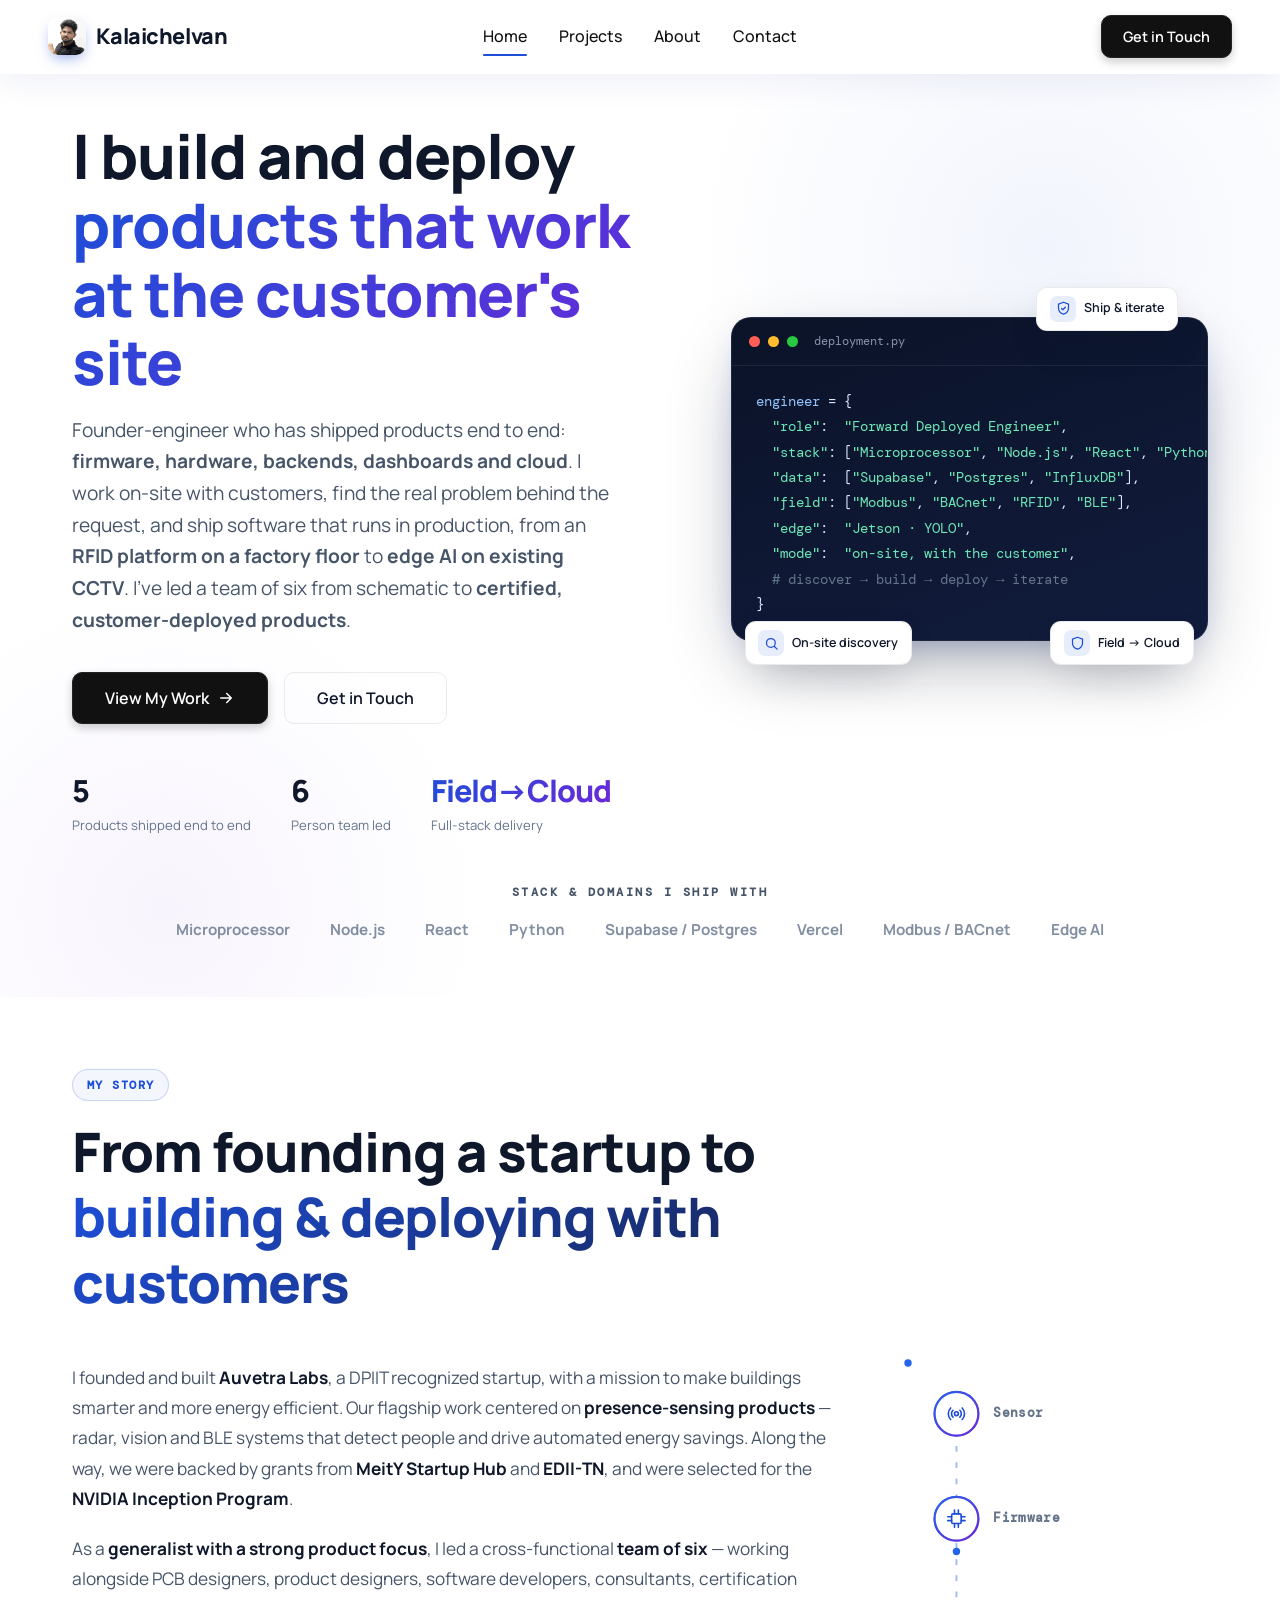
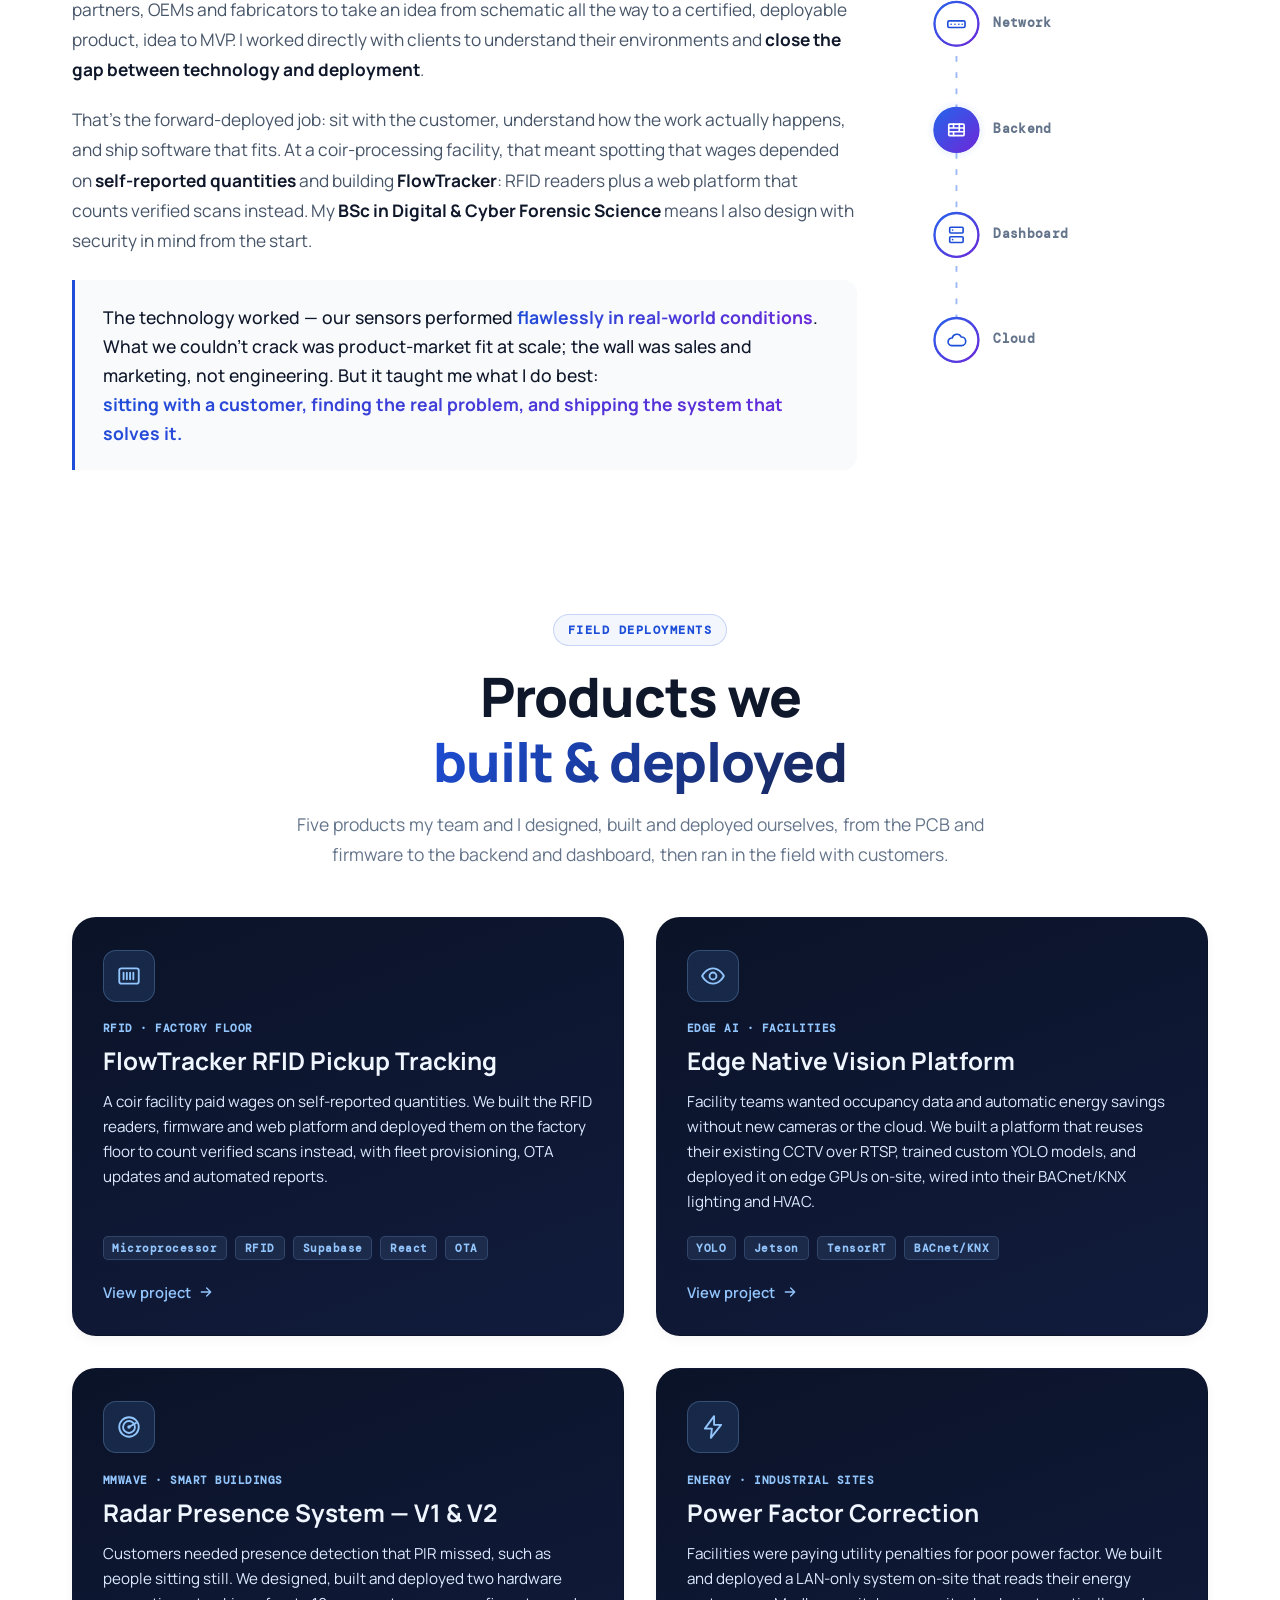
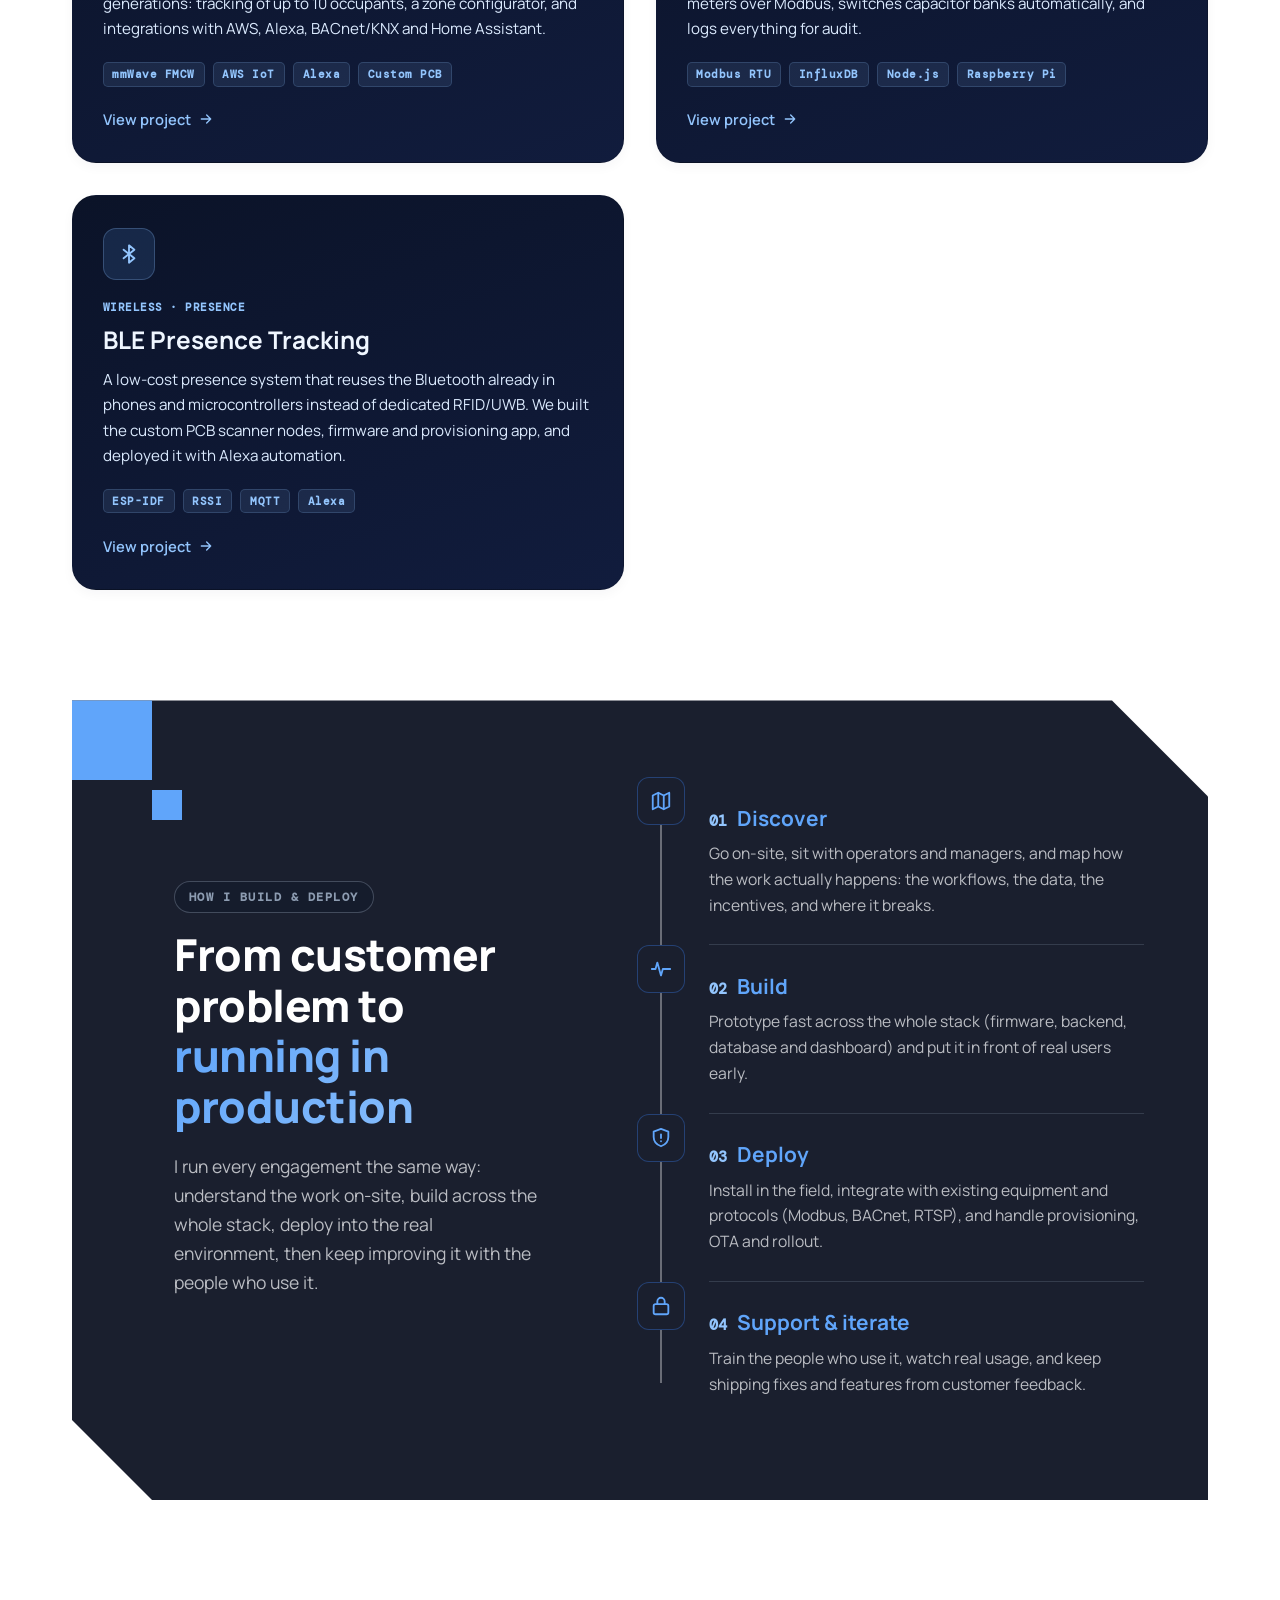
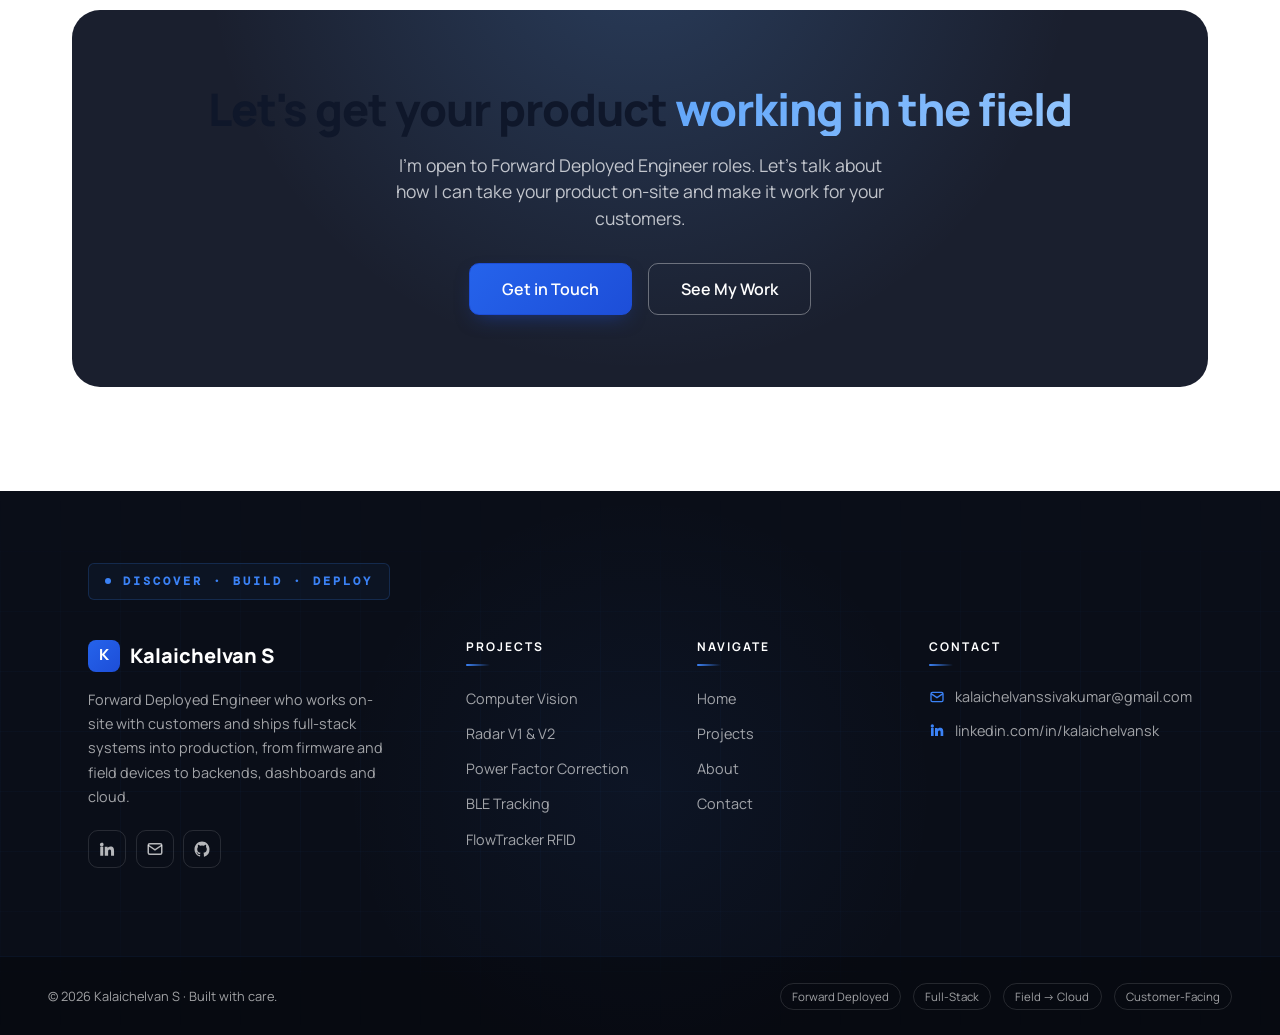
==== commit 63218574: "Replace ESP32 references with generic microprocessor wording Co-Authored-By: Claude Opus 5 <noreply@" ====
--- a/index.html
+++ b/index.html
@@ -66,7 +66,7 @@
             <div class="code-body">
 <span class="ln"><span class="c-key">engineer</span> = {</span>
 <span class="ln">  <span class="c-str">"role"</span>:  <span class="c-str">"Forward Deployed Engineer"</span>,</span>
-<span class="ln">  <span class="c-str">"stack"</span>: [<span class="c-str">"ESP32"</span>, <span class="c-str">"Node.js"</span>, <span class="c-str">"React"</span>, <span class="c-str">"Python"</span>],</span>
+<span class="ln">  <span class="c-str">"stack"</span>: [<span class="c-str">"Microprocessor"</span>, <span class="c-str">"Node.js"</span>, <span class="c-str">"React"</span>, <span class="c-str">"Python"</span>],</span>
 <span class="ln">  <span class="c-str">"data"</span>:  [<span class="c-str">"Supabase"</span>, <span class="c-str">"Postgres"</span>, <span class="c-str">"InfluxDB"</span>],</span>
 <span class="ln">  <span class="c-str">"field"</span>: [<span class="c-str">"Modbus"</span>, <span class="c-str">"BACnet"</span>, <span class="c-str">"RFID"</span>, <span class="c-str">"BLE"</span>],</span>
 <span class="ln">  <span class="c-str">"edge"</span>:  <span class="c-str">"Jetson · YOLO"</span>,</span>
@@ -94,7 +94,7 @@
       <div class="hero-logos reveal">
         <p class="hero-logos-title">Stack &amp; domains I ship with</p>
         <div class="hero-logos-row">
-          <span>ESP32</span><span>Node.js</span><span>React</span><span>Python</span>
+          <span>Microprocessor</span><span>Node.js</span><span>React</span><span>Python</span>
           <span>Supabase / Postgres</span><span>Vercel</span><span>Modbus / BACnet</span><span>Edge AI</span>
         </div>
       </div>
@@ -199,7 +199,7 @@
             <div class="feature-card-tag">RFID · Factory Floor</div>
             <h3 class="feature-card-title">FlowTracker RFID Pickup Tracking</h3>
             <p class="feature-card-desc">A coir facility paid wages on self-reported quantities. We built the RFID readers, firmware and web platform and deployed them on the factory floor to count verified scans instead, with fleet provisioning, OTA updates and automated reports.</p>
-            <div class="expertise-tags"><span class="expertise-tag">ESP32</span><span class="expertise-tag">RFID</span><span class="expertise-tag">Supabase</span><span class="expertise-tag">React</span><span class="expertise-tag">OTA</span></div>
+            <div class="expertise-tags"><span class="expertise-tag">Microprocessor</span><span class="expertise-tag">RFID</span><span class="expertise-tag">Supabase</span><span class="expertise-tag">React</span><span class="expertise-tag">OTA</span></div>
             <span class="feature-card-cta">View project <svg viewBox="0 0 24 24" fill="none" stroke="currentColor" stroke-width="2"><path d="M5 12h14M13 6l6 6-6 6" stroke-linecap="round" stroke-linejoin="round"/></svg></span>
           </div>
         </a>
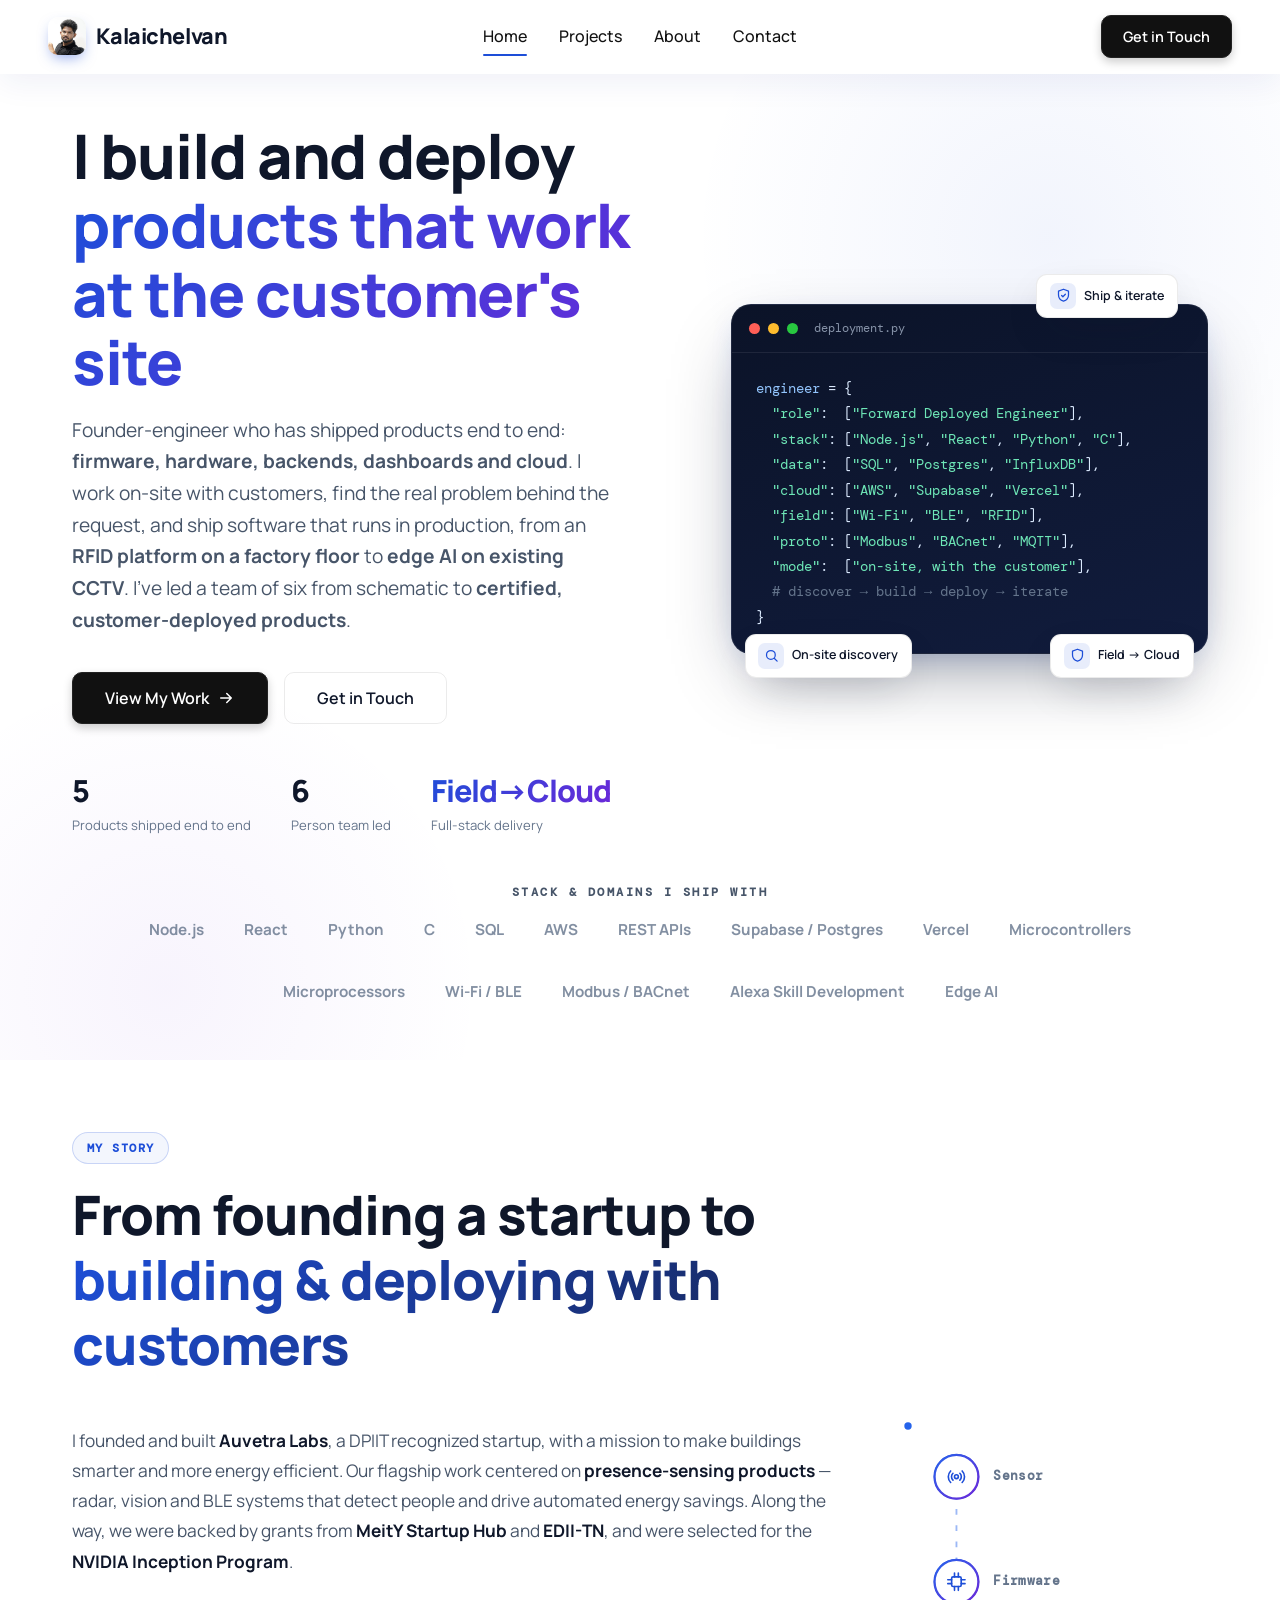
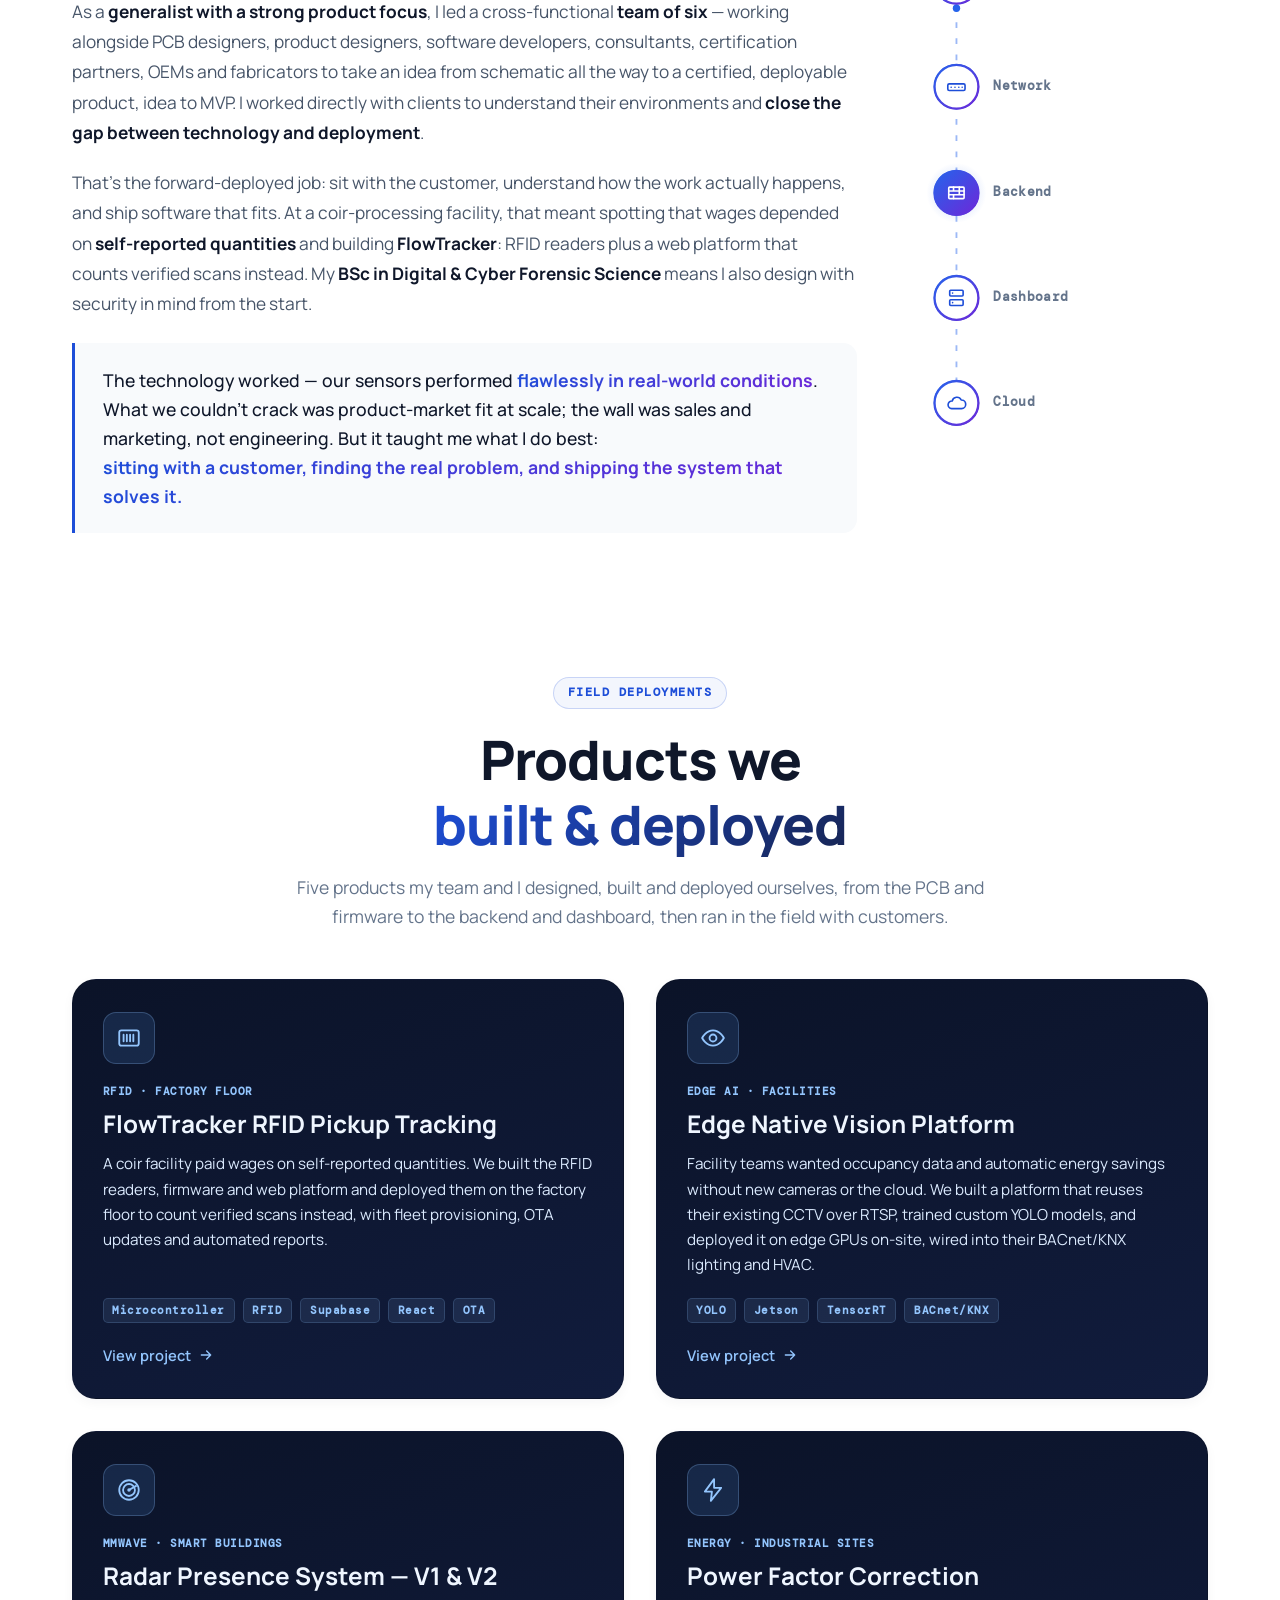
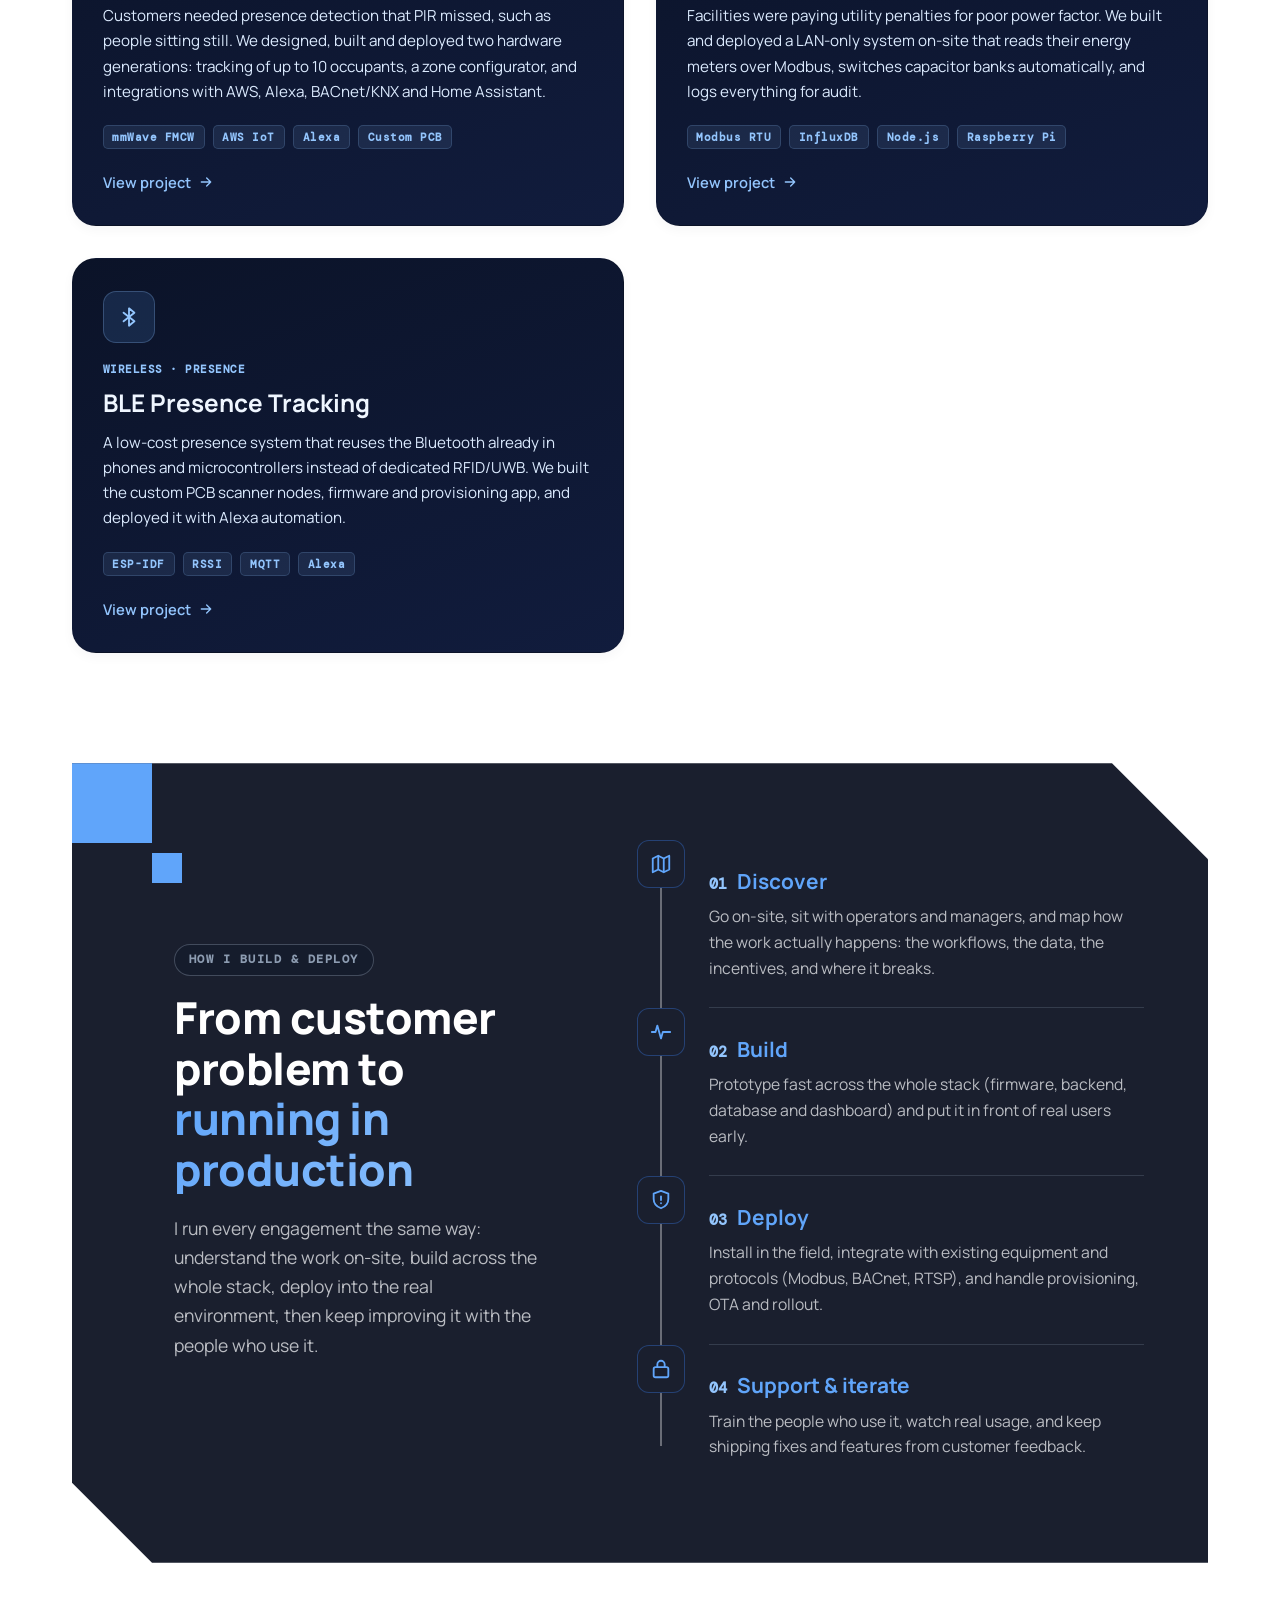
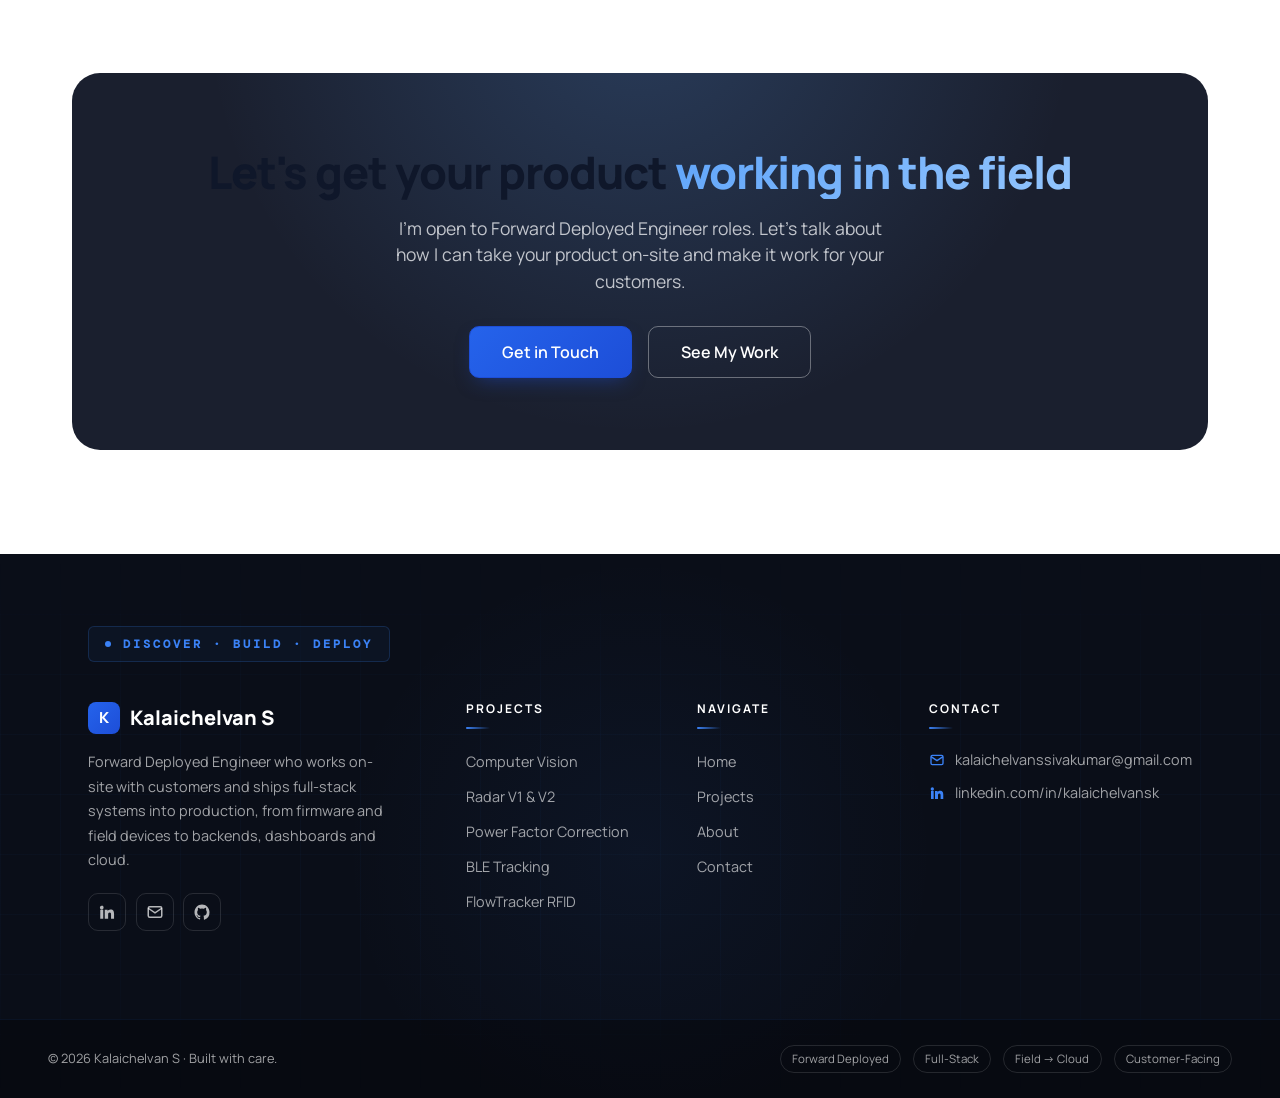
==== commit 1cd14ed2: "Update home stack card and ship-with strip; expand About skill tags Co-Authored-By: Claude Opus 5 <n" ====
--- a/index.html
+++ b/index.html
@@ -65,12 +65,13 @@
             <div class="code-bar"><i></i><i></i><i></i><span>deployment.py</span></div>
             <div class="code-body">
 <span class="ln"><span class="c-key">engineer</span> = {</span>
-<span class="ln">  <span class="c-str">"role"</span>:  <span class="c-str">"Forward Deployed Engineer"</span>,</span>
-<span class="ln">  <span class="c-str">"stack"</span>: [<span class="c-str">"Microprocessor"</span>, <span class="c-str">"Node.js"</span>, <span class="c-str">"React"</span>, <span class="c-str">"Python"</span>],</span>
-<span class="ln">  <span class="c-str">"data"</span>:  [<span class="c-str">"Supabase"</span>, <span class="c-str">"Postgres"</span>, <span class="c-str">"InfluxDB"</span>],</span>
-<span class="ln">  <span class="c-str">"field"</span>: [<span class="c-str">"Modbus"</span>, <span class="c-str">"BACnet"</span>, <span class="c-str">"RFID"</span>, <span class="c-str">"BLE"</span>],</span>
-<span class="ln">  <span class="c-str">"edge"</span>:  <span class="c-str">"Jetson · YOLO"</span>,</span>
-<span class="ln">  <span class="c-str">"mode"</span>:  <span class="c-str">"on-site, with the customer"</span>,</span>
+<span class="ln">  <span class="c-str">"role"</span>:  [<span class="c-str">"Forward Deployed Engineer"</span>],</span>
+<span class="ln">  <span class="c-str">"stack"</span>: [<span class="c-str">"Node.js"</span>, <span class="c-str">"React"</span>, <span class="c-str">"Python"</span>, <span class="c-str">"C"</span>],</span>
+<span class="ln">  <span class="c-str">"data"</span>:  [<span class="c-str">"SQL"</span>, <span class="c-str">"Postgres"</span>, <span class="c-str">"InfluxDB"</span>],</span>
+<span class="ln">  <span class="c-str">"cloud"</span>: [<span class="c-str">"AWS"</span>, <span class="c-str">"Supabase"</span>, <span class="c-str">"Vercel"</span>],</span>
+<span class="ln">  <span class="c-str">"field"</span>: [<span class="c-str">"Wi-Fi"</span>, <span class="c-str">"BLE"</span>, <span class="c-str">"RFID"</span>],</span>
+<span class="ln">  <span class="c-str">"proto"</span>: [<span class="c-str">"Modbus"</span>, <span class="c-str">"BACnet"</span>, <span class="c-str">"MQTT"</span>],</span>
+<span class="ln">  <span class="c-str">"mode"</span>:  [<span class="c-str">"on-site, with the customer"</span>],</span>
 <span class="ln">  <span class="c-com"># discover → build → deploy → iterate</span></span>
 <span class="ln">}</span>
             </div>
@@ -94,8 +95,9 @@
       <div class="hero-logos reveal">
         <p class="hero-logos-title">Stack &amp; domains I ship with</p>
         <div class="hero-logos-row">
-          <span>Microprocessor</span><span>Node.js</span><span>React</span><span>Python</span>
-          <span>Supabase / Postgres</span><span>Vercel</span><span>Modbus / BACnet</span><span>Edge AI</span>
+          <span>Node.js</span><span>React</span><span>Python</span><span>C</span><span>SQL</span><span>AWS</span><span>REST APIs</span>
+          <span>Supabase / Postgres</span><span>Vercel</span><span>Microcontrollers</span><span>Microprocessors</span><span>Wi-Fi / BLE</span>
+          <span>Modbus / BACnet</span><span>Alexa Skill Development</span><span>Edge AI</span>
         </div>
       </div>
     </div>
@@ -199,7 +201,7 @@
             <div class="feature-card-tag">RFID · Factory Floor</div>
             <h3 class="feature-card-title">FlowTracker RFID Pickup Tracking</h3>
             <p class="feature-card-desc">A coir facility paid wages on self-reported quantities. We built the RFID readers, firmware and web platform and deployed them on the factory floor to count verified scans instead, with fleet provisioning, OTA updates and automated reports.</p>
-            <div class="expertise-tags"><span class="expertise-tag">Microprocessor</span><span class="expertise-tag">RFID</span><span class="expertise-tag">Supabase</span><span class="expertise-tag">React</span><span class="expertise-tag">OTA</span></div>
+            <div class="expertise-tags"><span class="expertise-tag">Microcontroller</span><span class="expertise-tag">RFID</span><span class="expertise-tag">Supabase</span><span class="expertise-tag">React</span><span class="expertise-tag">OTA</span></div>
             <span class="feature-card-cta">View project <svg viewBox="0 0 24 24" fill="none" stroke="currentColor" stroke-width="2"><path d="M5 12h14M13 6l6 6-6 6" stroke-linecap="round" stroke-linejoin="round"/></svg></span>
           </div>
         </a>
